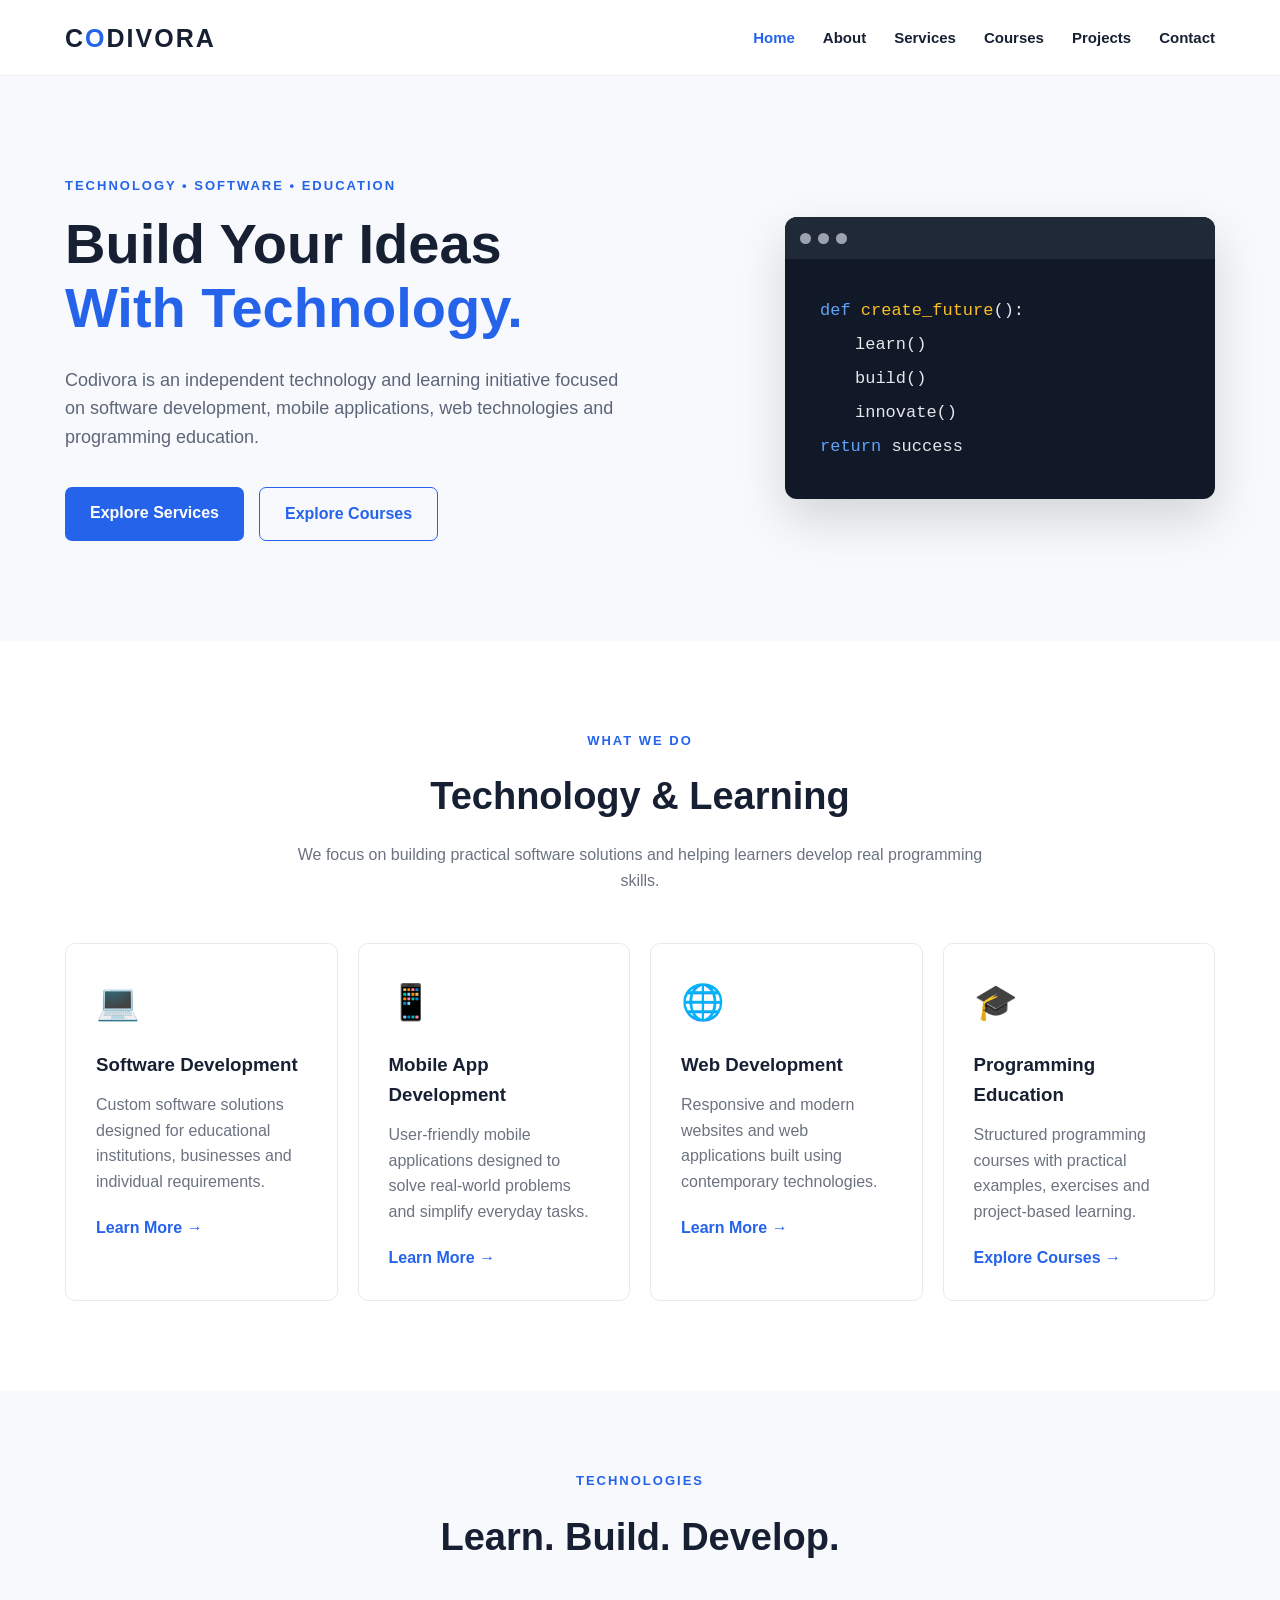
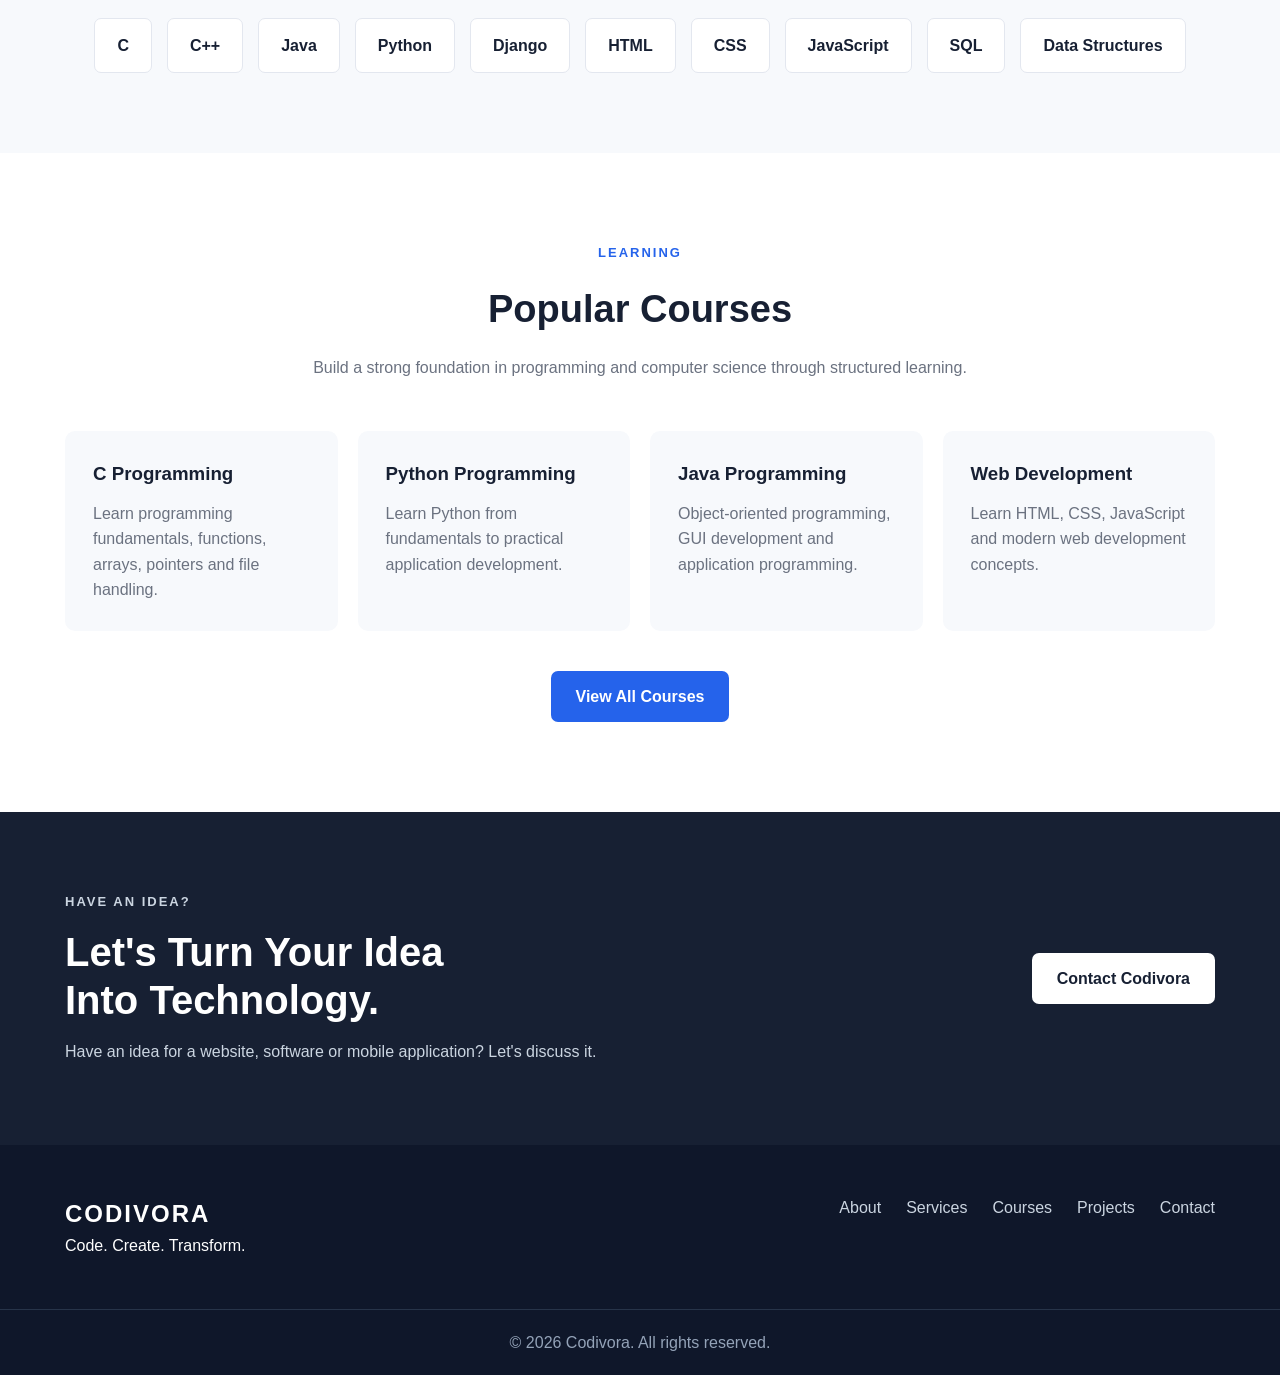
==== index.html @ 60b44596 "Add files via upload Add codivora website" ====
<!DOCTYPE html>
<html lang="en">
<head>
    <meta charset="UTF-8">
    <meta name="viewport" content="width=device-width, initial-scale=1.0">

    <title>Codivora | Code. Create. Transform.</title>

    <meta name="description"
          content="Codivora provides software development, mobile app development, web development and programming education.">

    <link rel="stylesheet" href="css/style.css">
</head>

<body>

    <!-- ================= HEADER ================= -->

    <header class="header">

        <div class="container navbar">

            <a href="index.html" class="logo">
                C<span>O</span>DIVORA
            </a>

            <nav class="nav-menu">
                <a href="index.html" class="active">Home</a>
                <a href="about.html">About</a>
                <a href="services.html">Services</a>
                <a href="courses.html">Courses</a>
                <a href="projects.html">Projects</a>
                <a href="contact.html">Contact</a>
            </nav>

            <button class="menu-btn" onclick="toggleMenu()">
                ☰
            </button>

        </div>

    </header>


    <!-- ================= HERO ================= -->

    <section class="hero">

        <div class="container hero-content">

            <div class="hero-text">

                <p class="hero-small">
                    TECHNOLOGY • SOFTWARE • EDUCATION
                </p>

                <h1>
                    Build Your Ideas<br>
                    <span>With Technology.</span>
                </h1>

                <p class="hero-description">
                    Codivora is an independent technology and learning initiative
                    focused on software development, mobile applications,
                    web technologies and programming education.
                </p>

                <div class="hero-buttons">

                    <a href="services.html" class="btn primary-btn">
                        Explore Services
                    </a>

                    <a href="courses.html" class="btn secondary-btn">
                        Explore Courses
                    </a>

                </div>

            </div>


            <div class="hero-card">

                <div class="code-window">

                    <div class="window-header">
                        <span></span>
                        <span></span>
                        <span></span>
                    </div>

                    <div class="code-content">

                        <p>
                            <span class="keyword">def</span>
                            <span class="function">create_future</span>():
                        </p>

                        <p class="indent">
                            learn()
                        </p>

                        <p class="indent">
                            build()
                        </p>

                        <p class="indent">
                            innovate()
                        </p>

                        <p>
                            <span class="keyword">return</span>
                            success
                        </p>

                    </div>

                </div>

            </div>

        </div>

    </section>


    <!-- ================= WHAT WE DO ================= -->

    <section class="section">

        <div class="container">

            <div class="section-heading">

                <p class="section-label">
                    WHAT WE DO
                </p>

                <h2>
                    Technology & Learning
                </h2>

                <p>
                    We focus on building practical software solutions and
                    helping learners develop real programming skills.
                </p>

            </div>


            <div class="services-grid">

                <div class="service-card">

                    <div class="service-icon">
                        💻
                    </div>

                    <h3>
                        Software Development
                    </h3>

                    <p>
                        Custom software solutions designed for educational
                        institutions, businesses and individual requirements.
                    </p>

                    <a href="services.html">
                        Learn More →
                    </a>

                </div>


                <div class="service-card">

                    <div class="service-icon">
                        📱
                    </div>

                    <h3>
                        Mobile App Development
                    </h3>

                    <p>
                        User-friendly mobile applications designed to solve
                        real-world problems and simplify everyday tasks.
                    </p>

                    <a href="services.html">
                        Learn More →
                    </a>

                </div>


                <div class="service-card">

                    <div class="service-icon">
                        🌐
                    </div>

                    <h3>
                        Web Development
                    </h3>

                    <p>
                        Responsive and modern websites and web applications
                        built using contemporary technologies.
                    </p>

                    <a href="services.html">
                        Learn More →
                    </a>

                </div>


                <div class="service-card">

                    <div class="service-icon">
                        🎓
                    </div>

                    <h3>
                        Programming Education
                    </h3>

                    <p>
                        Structured programming courses with practical examples,
                        exercises and project-based learning.
                    </p>

                    <a href="courses.html">
                        Explore Courses →
                    </a>

                </div>

            </div>

        </div>

    </section>


    <!-- ================= TECHNOLOGIES ================= -->

    <section class="technology-section">

        <div class="container">

            <div class="section-heading">

                <p class="section-label">
                    TECHNOLOGIES
                </p>

                <h2>
                    Learn. Build. Develop.
                </h2>

            </div>


            <div class="technology-grid">

                <div>C</div>
                <div>C++</div>
                <div>Java</div>
                <div>Python</div>
                <div>Django</div>
                <div>HTML</div>
                <div>CSS</div>
                <div>JavaScript</div>
                <div>SQL</div>
                <div>Data Structures</div>

            </div>

        </div>

    </section>


    <!-- ================= COURSES ================= -->

    <section class="section">

        <div class="container">

            <div class="section-heading">

                <p class="section-label">
                    LEARNING
                </p>

                <h2>
                    Popular Courses
                </h2>

                <p>
                    Build a strong foundation in programming and computer science
                    through structured learning.
                </p>

            </div>


            <div class="course-grid">

                <div class="course-card">
                    <h3>C Programming</h3>
                    <p>
                        Learn programming fundamentals, functions, arrays,
                        pointers and file handling.
                    </p>
                </div>


                <div class="course-card">
                    <h3>Python Programming</h3>
                    <p>
                        Learn Python from fundamentals to practical application
                        development.
                    </p>
                </div>


                <div class="course-card">
                    <h3>Java Programming</h3>
                    <p>
                        Object-oriented programming, GUI development and
                        application programming.
                    </p>
                </div>


                <div class="course-card">
                    <h3>Web Development</h3>
                    <p>
                        Learn HTML, CSS, JavaScript and modern web development
                        concepts.
                    </p>
                </div>

            </div>


            <div class="center-button">

                <a href="courses.html" class="btn primary-btn">
                    View All Courses
                </a>

            </div>

        </div>

    </section>


    <!-- ================= PROJECT CTA ================= -->

    <section class="project-cta">

        <div class="container">

            <div class="cta-content">

                <div>

                    <p class="section-label">
                        HAVE AN IDEA?
                    </p>

                    <h2>
                        Let's Turn Your Idea<br>
                        Into Technology.
                    </h2>

                    <p>
                        Have an idea for a website, software or mobile
                        application? Let's discuss it.
                    </p>

                </div>


                <a href="contact.html" class="btn light-btn">
                    Contact Codivora
                </a>

            </div>

        </div>

    </section>


    <!-- ================= FOOTER ================= -->

    <footer class="footer">

        <div class="container footer-content">

            <div>

                <h2 class="footer-logo">
                    CODIVORA
                </h2>

                <p>
                    Code. Create. Transform.
                </p>

            </div>


            <div class="footer-links">

                <a href="about.html">About</a>
                <a href="services.html">Services</a>
                <a href="courses.html">Courses</a>
                <a href="projects.html">Projects</a>
                <a href="contact.html">Contact</a>

            </div>

        </div>


        <div class="copyright">

            <p>
                © 2026 Codivora. All rights reserved.
            </p>

        </div>

    </footer>


    <script src="js/script.js"></script>

</body>
</html>
---- css/style.css ----
* {
    margin: 0;
    padding: 0;
    box-sizing: border-box;
}

html {
    scroll-behavior: smooth;
}

body {
    font-family: Arial, Helvetica, sans-serif;
    line-height: 1.6;
    color: #172033;
    background: #ffffff;
}

a {
    text-decoration: none;
    color: inherit;
}

.container {
    width: 90%;
    max-width: 1150px;
    margin: auto;
}


/* ================= HEADER ================= */

.header {
    background: #ffffff;
    border-bottom: 1px solid #eeeeee;
    position: sticky;
    top: 0;
    z-index: 1000;
}

.navbar {
    height: 75px;
    display: flex;
    align-items: center;
    justify-content: space-between;
}

.logo {
    font-size: 25px;
    font-weight: 800;
    letter-spacing: 2px;
}

.logo span {
    color: #2563eb;
}

.nav-menu {
    display: flex;
    gap: 28px;
}

.nav-menu a {
    font-size: 15px;
    font-weight: 600;
    transition: 0.3s;
}

.nav-menu a:hover,
.nav-menu a.active {
    color: #2563eb;
}

.menu-btn {
    display: none;
    border: none;
    background: none;
    font-size: 27px;
    cursor: pointer;
}


/* ================= HERO ================= */

.hero {
    background: #f7f9fc;
    padding: 100px 0;
}

.hero-content {
    display: flex;
    align-items: center;
    justify-content: space-between;
    gap: 60px;
}

.hero-text {
    max-width: 620px;
}

.hero-small,
.section-label {
    color: #2563eb;
    font-size: 13px;
    font-weight: 800;
    letter-spacing: 2px;
    margin-bottom: 15px;
}

.hero h1 {
    font-size: 56px;
    line-height: 1.15;
    margin-bottom: 25px;
}

.hero h1 span {
    color: #2563eb;
}

.hero-description {
    color: #5c6678;
    font-size: 18px;
    max-width: 570px;
    margin-bottom: 35px;
}

.hero-buttons {
    display: flex;
    gap: 15px;
    flex-wrap: wrap;
}

.btn {
    display: inline-block;
    padding: 13px 25px;
    border-radius: 7px;
    font-weight: 700;
    transition: 0.3s;
}

.primary-btn {
    background: #2563eb;
    color: #ffffff;
}

.primary-btn:hover {
    transform: translateY(-2px);
}

.secondary-btn {
    border: 1px solid #2563eb;
    color: #2563eb;
}

.secondary-btn:hover {
    background: #2563eb;
    color: #ffffff;
}


/* ================= CODE WINDOW ================= */

.hero-card {
    width: 430px;
}

.code-window {
    background: #111827;
    border-radius: 12px;
    overflow: hidden;
    box-shadow: 0 20px 50px rgba(0, 0, 0, 0.15);
}

.window-header {
    height: 42px;
    background: #1f2937;
    display: flex;
    align-items: center;
    gap: 7px;
    padding-left: 15px;
}

.window-header span {
    width: 11px;
    height: 11px;
    background: #9ca3af;
    border-radius: 50%;
}

.code-content {
    padding: 35px;
    font-family: Consolas, monospace;
    font-size: 17px;
    line-height: 2;
    color: #e5e7eb;
}

.keyword {
    color: #60a5fa;
}

.function {
    color: #fbbf24;
}

.indent {
    padding-left: 35px;
}


/* ================= SECTION ================= */

.section {
    padding: 90px 0;
}

.section-heading {
    text-align: center;
    max-width: 700px;
    margin: 0 auto 50px;
}

.section-heading h2 {
    font-size: 38px;
    margin-bottom: 15px;
}

.section-heading p:not(.section-label) {
    color: #6b7280;
}


/* ================= SERVICES ================= */

.services-grid {
    display: grid;
    grid-template-columns: repeat(4, 1fr);
    gap: 20px;
}

.service-card {
    padding: 30px;
    border: 1px solid #e7eaf0;
    border-radius: 10px;
    transition: 0.3s;
}

.service-card:hover {
    transform: translateY(-5px);
    box-shadow: 0 12px 30px rgba(0, 0, 0, 0.08);
}

.service-icon {
    font-size: 35px;
    margin-bottom: 20px;
}

.service-card h3 {
    margin-bottom: 12px;
}

.service-card p {
    color: #6b7280;
    margin-bottom: 20px;
}

.service-card a {
    color: #2563eb;
    font-weight: 700;
}


/* ================= TECHNOLOGIES ================= */

.technology-section {
    padding: 80px 0;
    background: #f7f9fc;
}

.technology-grid {
    display: flex;
    flex-wrap: wrap;
    justify-content: center;
    gap: 15px;
}

.technology-grid div {
    background: #ffffff;
    padding: 14px 22px;
    border: 1px solid #e3e7ef;
    border-radius: 7px;
    font-weight: 700;
}


/* ================= COURSES ================= */

.course-grid {
    display: grid;
    grid-template-columns: repeat(4, 1fr);
    gap: 20px;
}

.course-card {
    padding: 28px;
    border-radius: 10px;
    background: #f7f9fc;
}

.course-card h3 {
    margin-bottom: 12px;
}

.course-card p {
    color: #6b7280;
}

.center-button {
    text-align: center;
    margin-top: 40px;
}


/* ================= CTA ================= */

.project-cta {
    background: #172033;
    color: #ffffff;
    padding: 80px 0;
}

.cta-content {
    display: flex;
    justify-content: space-between;
    align-items: center;
    gap: 30px;
}

.cta-content h2 {
    font-size: 40px;
    line-height: 1.2;
    margin-bottom: 15px;
}

.cta-content p {
    color: #cbd5e1;
}

.light-btn {
    background: #ffffff;
    color: #172033;
    white-space: nowrap;
}


/* ================= FOOTER ================= */

.footer {
    background: #0f172a;
    color: #ffffff;
}

.footer-content {
    padding: 50px 0;
    display: flex;
    justify-content: space-between;
    gap: 30px;
}

.footer-logo {
    letter-spacing: 2px;
}

.footer-links {
    display: flex;
    gap: 25px;
    flex-wrap: wrap;
}

.footer-links a {
    color: #cbd5e1;
}

.copyright {
    border-top: 1px solid #273449;
    text-align: center;
    padding: 20px;
    color: #94a3b8;
}


/* ================= MOBILE ================= */

@media (max-width: 900px) {

    .hero-content {
        flex-direction: column;
        text-align: center;
    }

    .hero-buttons {
        justify-content: center;
    }

    .hero-card {
        width: 100%;
        max-width: 500px;
    }

    .services-grid,
    .course-grid {
        grid-template-columns: repeat(2, 1fr);
    }

    .cta-content {
        flex-direction: column;
        text-align: center;
    }
}


@media (max-width: 650px) {

    .navbar {
        height: 65px;
    }

    .nav-menu {
        display: none;
        position: absolute;
        top: 65px;
        left: 0;
        width: 100%;
        background: #ffffff;
        flex-direction: column;
        padding: 20px;
        border-top: 1px solid #eeeeee;
    }

    .nav-menu.show {
        display: flex;
    }

    .menu-btn {
        display: block;
    }

    .hero {
        padding: 70px 0;
    }

    .hero h1 {
        font-size: 40px;
    }

    .hero-description {
        font-size: 16px;
    }

    .section {
        padding: 65px 0;
    }

    .section-heading h2 {
        font-size: 30px;
    }

    .services-grid,
    .course-grid {
        grid-template-columns: 1fr;
    }

    .cta-content h2 {
        font-size: 30px;
    }

    .footer-content {
        flex-direction: column;
    }

    .footer-links {
        flex-direction: column;
        gap: 12px;
    }
}/* ================= ABOUT PAGE ================= */

.page-hero {
    background: #f7f9fc;
    padding: 90px 0;
    text-align: center;
}

.page-hero h1 {
    font-size: 50px;
    line-height: 1.2;
    margin-bottom: 20px;
}

.page-hero > div > p:last-child {
    max-width: 650px;
    margin: auto;
    color: #6b7280;
    font-size: 18px;
}


/* ================= ABOUT GRID ================= */

.about-grid {
    display: grid;
    grid-template-columns: 1.3fr 0.7fr;
    gap: 70px;
    align-items: center;
}

.about-text h2 {
    font-size: 38px;
    margin-bottom: 25px;
}

.about-text p {
    color: #5f6979;
    margin-bottom: 20px;
}

.about-card {
    background: #f7f9fc;
    border: 1px solid #e5e9f0;
    padding: 45px;
    border-radius: 12px;
}

.about-card-icon {
    font-family: Consolas, monospace;
    font-size: 45px;
    font-weight: bold;
    color: #2563eb;
    margin-bottom: 20px;
}

.about-card h3 {
    font-size: 25px;
    margin-bottom: 15px;
}

.about-card p {
    color: #6b7280;
}


/* ================= FOCUS ================= */

.focus-grid {
    display: grid;
    grid-template-columns: repeat(4, 1fr);
    gap: 20px;
}

.focus-card {
    background: #ffffff;
    border: 1px solid #e3e7ef;
    padding: 30px;
    border-radius: 10px;
    transition: 0.3s;
}

.focus-card:hover {
    transform: translateY(-5px);
    box-shadow: 0 12px 30px rgba(0, 0, 0, 0.08);
}

.focus-card span {
    color: #2563eb;
    font-weight: 800;
    font-size: 14px;
}

.focus-card h3 {
    margin: 20px 0 12px;
}

.focus-card p {
    color: #6b7280;
}


/* ================= VISION ================= */

.vision-section {
    display: grid;
    grid-template-columns: 0.8fr 1.2fr;
    gap: 80px;
    align-items: center;
}

.vision-section h2 {
    font-size: 42px;
    line-height: 1.2;
}

.vision-section p {
    color: #5f6979;
    margin-bottom: 20px;
}


/* ================= ABOUT MOBILE ================= */

@media (max-width: 900px) {

    .about-grid {
        grid-template-columns: 1fr;
        gap: 40px;
    }

    .focus-grid {
        grid-template-columns: repeat(2, 1fr);
    }

    .vision-section {
        grid-template-columns: 1fr;
        gap: 35px;
    }

}


@media (max-width: 650px) {

    .page-hero {
        padding: 65px 0;
    }

    .page-hero h1 {
        font-size: 38px;
    }

    .page-hero > div > p:last-child {
        font-size: 16px;
    }

    .focus-grid {
        grid-template-columns: 1fr;
    }

    .vision-section h2 {
        font-size: 32px;
    }

}
/* ================= SERVICES PAGE ================= */

.service-detail-grid {
    display: grid;
    grid-template-columns: repeat(2, 1fr);
    gap: 25px;
}

.service-detail-card {
    position: relative;
    padding: 35px;
    border: 1px solid #e3e7ef;
    border-radius: 12px;
    background: #ffffff;
    transition: 0.3s;
}

.service-detail-card:hover {
    transform: translateY(-5px);
    box-shadow: 0 15px 35px rgba(0, 0, 0, 0.08);
}

.large-service-icon {
    font-size: 42px;
    margin-bottom: 18px;
}

.service-number {
    display: block;
    color: #2563eb;
    font-size: 13px;
    font-weight: 800;
    letter-spacing: 1px;
    margin-bottom: 10px;
}

.service-detail-card h3 {
    font-size: 25px;
    margin-bottom: 15px;
}

.service-detail-card > p {
    color: #667085;
    margin-bottom: 22px;
}

.service-detail-card ul {
    list-style: none;
    padding: 0;
}

.service-detail-card li {
    position: relative;
    padding-left: 22px;
    margin-bottom: 10px;
    color: #4b5563;
}

.service-detail-card li::before {
    content: "✓";
    position: absolute;
    left: 0;
    color: #2563eb;
    font-weight: bold;
}


/* ================= TECH STACK ================= */

.tech-stack-grid {
    display: grid;
    grid-template-columns: repeat(4, 1fr);
    gap: 18px;
}

.tech-stack-item {
    background: #ffffff;
    border: 1px solid #e3e7ef;
    border-radius: 10px;
    padding: 22px;
    text-align: center;
    transition: 0.3s;
}

.tech-stack-item:hover {
    transform: translateY(-4px);
    box-shadow: 0 10px 25px rgba(0, 0, 0, 0.07);
}

.tech-stack-item strong {
    display: block;
    font-size: 20px;
    margin-bottom: 7px;
}

.tech-stack-item span {
    color: #6b7280;
    font-size: 14px;
}


/* ================= PROCESS ================= */

.process-grid {
    display: grid;
    grid-template-columns: repeat(3, 1fr);
    gap: 25px;
}

.process-card {
    padding: 30px;
    border: 1px solid #e3e7ef;
    border-radius: 10px;
}

.process-number {
    display: inline-flex;
    align-items: center;
    justify-content: center;
    width: 42px;
    height: 42px;
    border-radius: 50%;
    background: #f0f5ff;
    color: #2563eb;
    font-weight: 800;
    margin-bottom: 20px;
}

.process-card h3 {
    margin-bottom: 10px;
}

.process-card p {
    color: #6b7280;
}


/* ================= SERVICES MOBILE ================= */

@media (max-width: 900px) {

    .service-detail-grid {
        grid-template-columns: 1fr;
    }

    .tech-stack-grid {
        grid-template-columns: repeat(2, 1fr);
    }

    .process-grid {
        grid-template-columns: repeat(2, 1fr);
    }

}


@media (max-width: 650px) {

    .tech-stack-grid {
        grid-template-columns: 1fr;
    }

    .process-grid {
        grid-template-columns: 1fr;
    }

    .service-detail-card {
        padding: 28px;
    }

}
/* ================= COURSES PAGE ================= */

.course-detail-grid {
    display: grid;
    grid-template-columns: repeat(2, 1fr);
    gap: 25px;
}

.course-detail-card {
    padding: 35px;
    border: 1px solid #e3e7ef;
    border-radius: 12px;
    background: #ffffff;
    transition: 0.3s;
}

.course-detail-card:hover {
    transform: translateY(-5px);
    box-shadow: 0 15px 35px rgba(0, 0, 0, 0.08);
}

.course-icon {
    width: 65px;
    height: 65px;

    display: flex;
    align-items: center;
    justify-content: center;

    border-radius: 12px;

    background: #f0f5ff;
    color: #2563eb;

    font-size: 22px;
    font-weight: 800;

    margin-bottom: 20px;
}

.course-level {
    display: inline-block;

    font-size: 11px;
    font-weight: 800;

    letter-spacing: 1px;

    color: #2563eb;

    margin-bottom: 10px;
}

.course-detail-card h3 {
    font-size: 25px;
    margin-bottom: 14px;
}

.course-detail-card > p {
    color: #667085;
    margin-bottom: 20px;
}

.course-info {
    display: flex;
    gap: 10px;
    flex-wrap: wrap;

    margin-bottom: 22px;
}

.course-info span {
    padding: 7px 12px;

    background: #f7f9fc;

    border-radius: 5px;

    font-size: 13px;
    color: #5f6979;
}

.course-detail-card ul {
    list-style: none;
    padding: 0;
}

.course-detail-card li {
    position: relative;

    padding-left: 22px;
    margin-bottom: 9px;

    color: #4b5563;
}

.course-detail-card li::before {
    content: "✓";

    position: absolute;
    left: 0;

    color: #2563eb;
    font-weight: bold;
}


/* ================= LEARNING APPROACH ================= */

.learning-grid {
    display: grid;

    grid-template-columns: repeat(4, 1fr);

    gap: 20px;
}

.learning-card {
    padding: 30px;

    background: #ffffff;

    border: 1px solid #e3e7ef;

    border-radius: 10px;

    transition: 0.3s;
}

.learning-card:hover {
    transform: translateY(-5px);

    box-shadow:
        0 12px 30px rgba(0, 0, 0, 0.08);
}

.learning-number {
    width: 42px;
    height: 42px;

    display: flex;

    align-items: center;
    justify-content: center;

    border-radius: 50%;

    background: #f0f5ff;

    color: #2563eb;

    font-weight: 800;

    margin-bottom: 20px;
}

.learning-card h3 {
    margin-bottom: 10px;
}

.learning-card p {
    color: #6b7280;
}


/* ================= COURSES MOBILE ================= */

@media (max-width: 900px) {

    .course-detail-grid {
        grid-template-columns: 1fr;
    }

    .learning-grid {
        grid-template-columns: repeat(2, 1fr);
    }

}


@media (max-width: 650px) {

    .course-detail-card {
        padding: 28px;
    }

    .learning-grid {
        grid-template-columns: 1fr;
    }

}
/* ================= PROJECTS PAGE ================= */

.project-grid {
    display: grid;

    grid-template-columns: repeat(3, 1fr);

    gap: 25px;
}


.project-card {
    overflow: hidden;

    border: 1px solid #e3e7ef;

    border-radius: 12px;

    background: #ffffff;

    transition: 0.3s;
}


.project-card:hover {
    transform: translateY(-6px);

    box-shadow:
        0 15px 35px rgba(0, 0, 0, 0.08);
}


/* ================= PROJECT VISUAL ================= */

.project-visual {
    height: 180px;

    display: flex;

    align-items: center;
    justify-content: center;

    background: #f0f5ff;
}


.project-visual span {
    font-size: 65px;
}


/* ================= PROJECT CONTENT ================= */

.project-content {
    padding: 28px;
}


.project-category {
    display: inline-block;

    color: #2563eb;

    font-size: 11px;

    font-weight: 800;

    letter-spacing: 1.2px;

    margin-bottom: 10px;
}


.project-content h3 {
    font-size: 22px;

    margin-bottom: 12px;
}


.project-content p {
    color: #667085;

    margin-bottom: 20px;
}


/* ================= PROJECT TECHNOLOGY ================= */

.project-tech {
    display: flex;

    flex-wrap: wrap;

    gap: 8px;

    margin-bottom: 20px;
}


.project-tech span {
    padding: 6px 10px;

    background: #f7f9fc;

    border: 1px solid #e5e9f0;

    border-radius: 5px;

    font-size: 12px;

    color: #5f6979;
}


.project-link {
    color: #2563eb;

    font-weight: 700;

    font-size: 14px;
}


/* ================= PROJECT CATEGORIES ================= */

.project-category-grid {
    display: grid;

    grid-template-columns: repeat(4, 1fr);

    gap: 20px;
}


.project-category-card {
    padding: 30px;

    text-align: center;

    background: #ffffff;

    border: 1px solid #e3e7ef;

    border-radius: 10px;

    transition: 0.3s;
}


.project-category-card:hover {
    transform: translateY(-5px);

    box-shadow:
        0 12px 30px rgba(0, 0, 0, 0.07);
}


.project-category-card > div {
    font-size: 40px;

    margin-bottom: 15px;
}


.project-category-card h3 {
    margin-bottom: 8px;
}


.project-category-card p {
    color: #6b7280;

    font-size: 14px;
}


/* ================= FUTURE PROJECT ================= */

.future-project {
    display: flex;

    justify-content: space-between;

    align-items: center;

    gap: 40px;

    padding: 55px;

    background: #f7f9fc;

    border: 1px solid #e3e7ef;

    border-radius: 12px;
}


.future-project h2 {
    font-size: 38px;

    line-height: 1.2;

    margin-bottom: 18px;
}


.future-project p:not(.section-label) {
    max-width: 650px;

    color: #667085;
}


/* ================= PROJECT MOBILE ================= */

@media (max-width: 1000px) {

    .project-grid {
        grid-template-columns: repeat(2, 1fr);
    }

    .project-category-grid {
        grid-template-columns: repeat(2, 1fr);
    }

}


@media (max-width: 650px) {

    .project-grid {
        grid-template-columns: 1fr;
    }

    .project-category-grid {
        grid-template-columns: 1fr;
    }

    .future-project {
        flex-direction: column;

        align-items: flex-start;

        padding: 35px;
    }

    .future-project h2 {
        font-size: 30px;
    }

}
/* ================= CONTACT PAGE ================= */

.contact-grid {
    display: grid;

    grid-template-columns: 0.85fr 1.15fr;

    gap: 70px;

    align-items: start;
}


.contact-information h2 {
    font-size: 40px;

    line-height: 1.2;

    margin-bottom: 20px;
}


.contact-intro {
    color: #667085;

    margin-bottom: 35px;

    max-width: 500px;
}


/* ================= CONTACT ITEMS ================= */

.contact-item {
    display: flex;

    align-items: center;

    gap: 18px;

    margin-bottom: 25px;
}


.contact-icon {
    width: 48px;
    height: 48px;

    display: flex;

    align-items: center;
    justify-content: center;

    border-radius: 9px;

    background: #f0f5ff;

    font-size: 20px;
}


.contact-item h3 {
    font-size: 16px;

    margin-bottom: 3px;
}


.contact-item p {
    color: #667085;

    font-size: 14px;
}


/* ================= CONTACT FORM ================= */

.contact-form-card {
    padding: 40px;

    border: 1px solid #e3e7ef;

    border-radius: 12px;

    background: #ffffff;

    box-shadow:
        0 10px 35px rgba(0, 0, 0, 0.05);
}


.contact-form-card h2 {
    font-size: 28px;

    margin-bottom: 8px;
}


.contact-form-card > p {
    color: #667085;

    margin-bottom: 28px;
}


.form-group {
    margin-bottom: 20px;
}


.form-group label {
    display: block;

    font-size: 14px;

    font-weight: 700;

    margin-bottom: 8px;
}


.form-group input,
.form-group select,
.form-group textarea {

    width: 100%;

    padding: 13px 14px;

    border: 1px solid #d9dee8;

    border-radius: 7px;

    font-family: inherit;

    font-size: 14px;

    outline: none;

    transition: 0.3s;
}


.form-group input:focus,
.form-group select:focus,
.form-group textarea:focus {

    border-color: #2563eb;

    box-shadow:
        0 0 0 3px rgba(37, 99, 235, 0.08);
}


.form-group textarea {
    resize: vertical;
}


.form-submit {
    border: none;

    cursor: pointer;

    font-family: inherit;

    font-size: 15px;
}


.form-message {
    margin-top: 15px;

    font-size: 14px;

    font-weight: 600;
}


/* ================= QUICK CONTACT ================= */

.quick-contact-grid {
    display: grid;

    grid-template-columns: repeat(4, 1fr);

    gap: 20px;
}


.quick-contact-card {
    padding: 30px;

    text-align: center;

    background: #ffffff;

    border: 1px solid #e3e7ef;

    border-radius: 10px;

    transition: 0.3s;
}


.quick-contact-card:hover {

    transform: translateY(-5px);

    box-shadow:
        0 12px 30px rgba(0, 0, 0, 0.07);
}


.quick-contact-card > div {
    font-size: 38px;

    margin-bottom: 15px;
}


.quick-contact-card h3 {
    margin-bottom: 8px;
}


.quick-contact-card p {
    color: #6b7280;

    font-size: 14px;
}


/* ================= CONTACT MOBILE ================= */

@media (max-width: 900px) {

    .contact-grid {
        grid-template-columns: 1fr;

        gap: 45px;
    }

    .quick-contact-grid {
        grid-template-columns: repeat(2, 1fr);
    }

}


@media (max-width: 650px) {

    .contact-form-card {
        padding: 28px;
    }

    .contact-information h2 {
        font-size: 32px;
    }

    .quick-contact-grid {
        grid-template-columns: 1fr;
    }

}
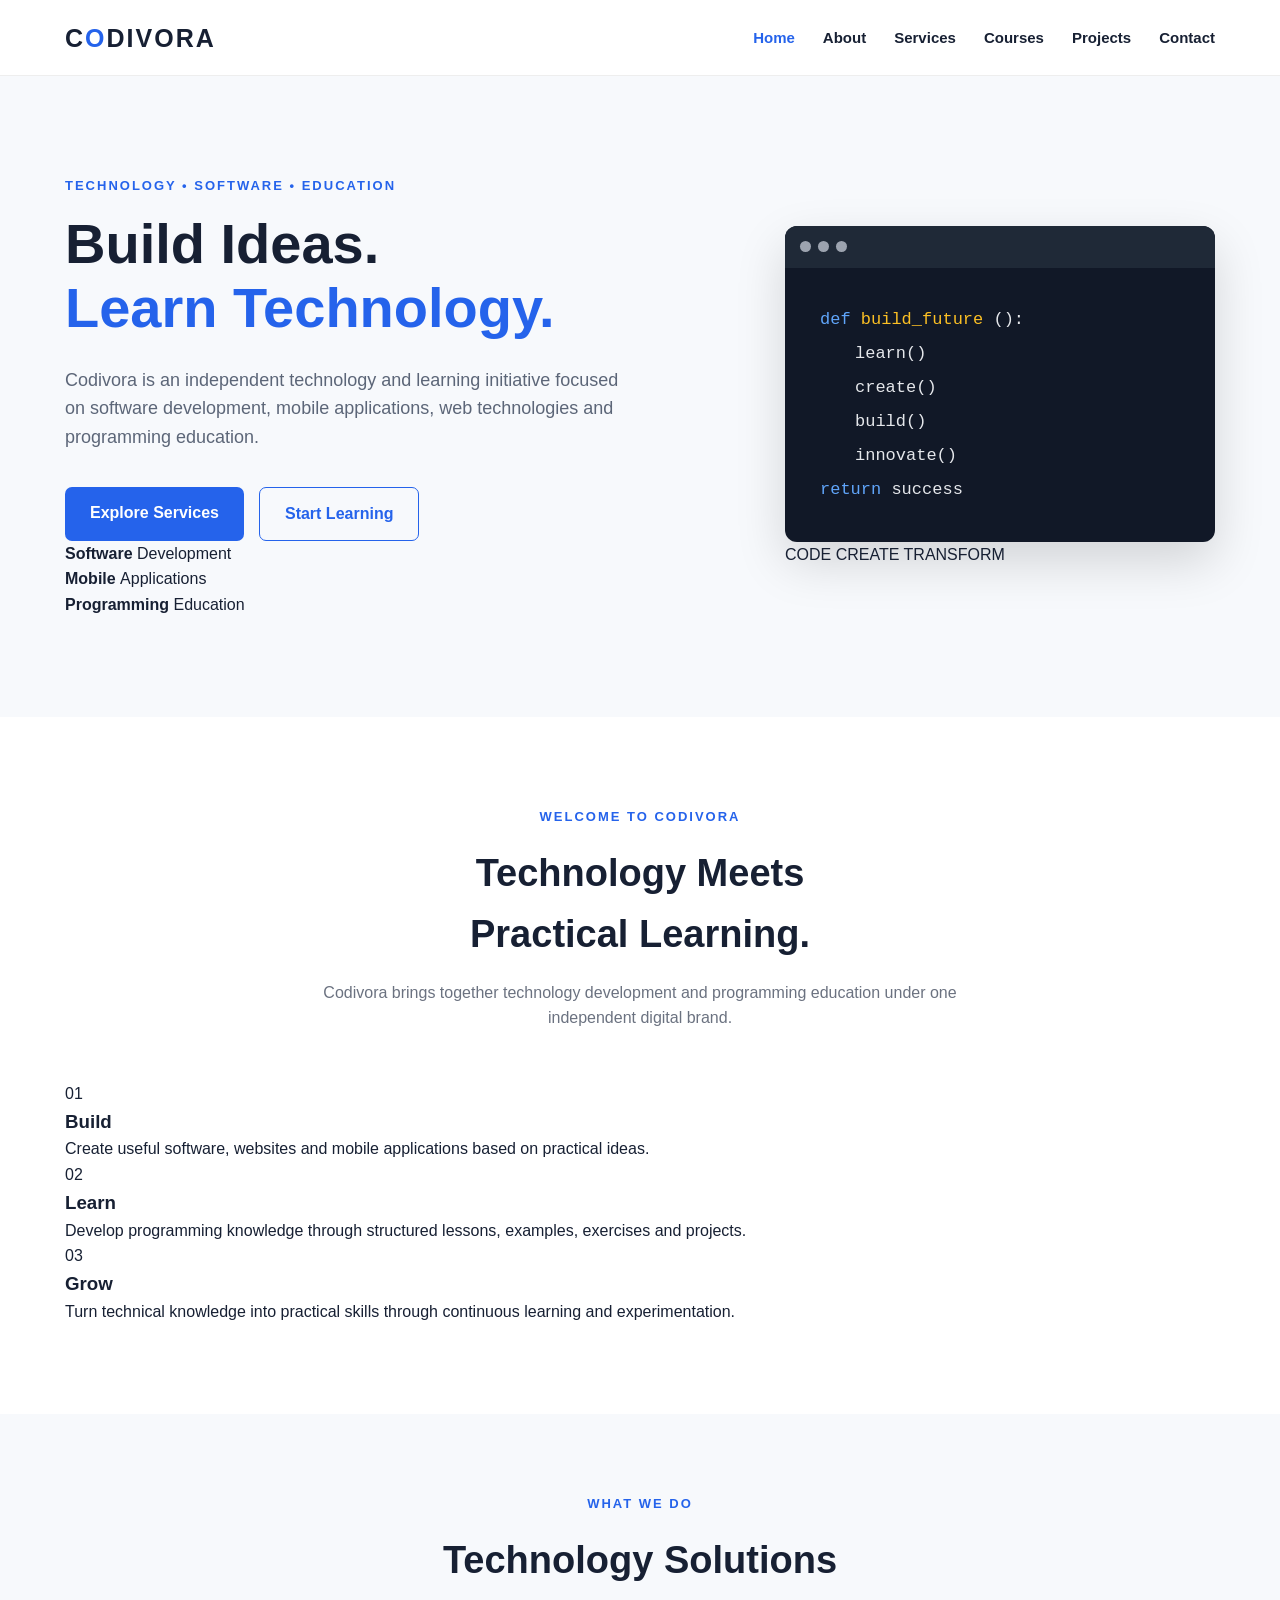
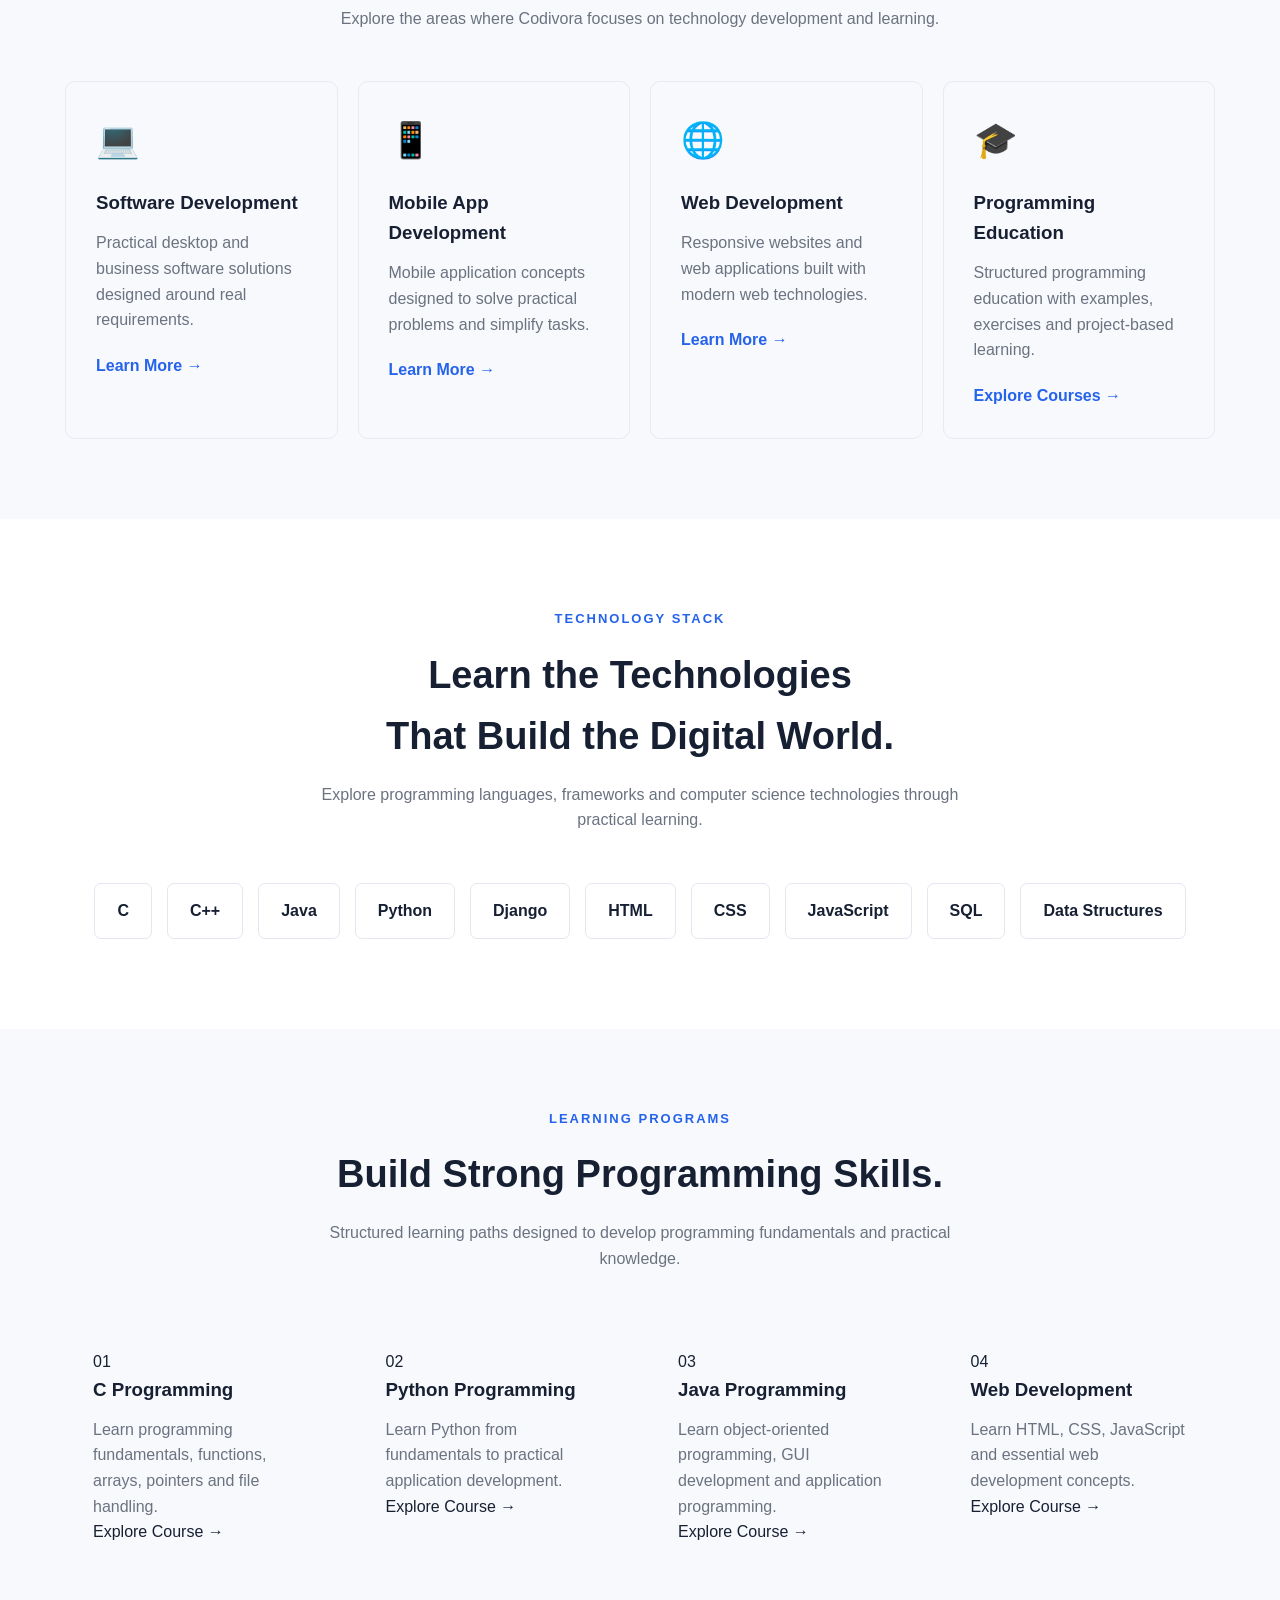
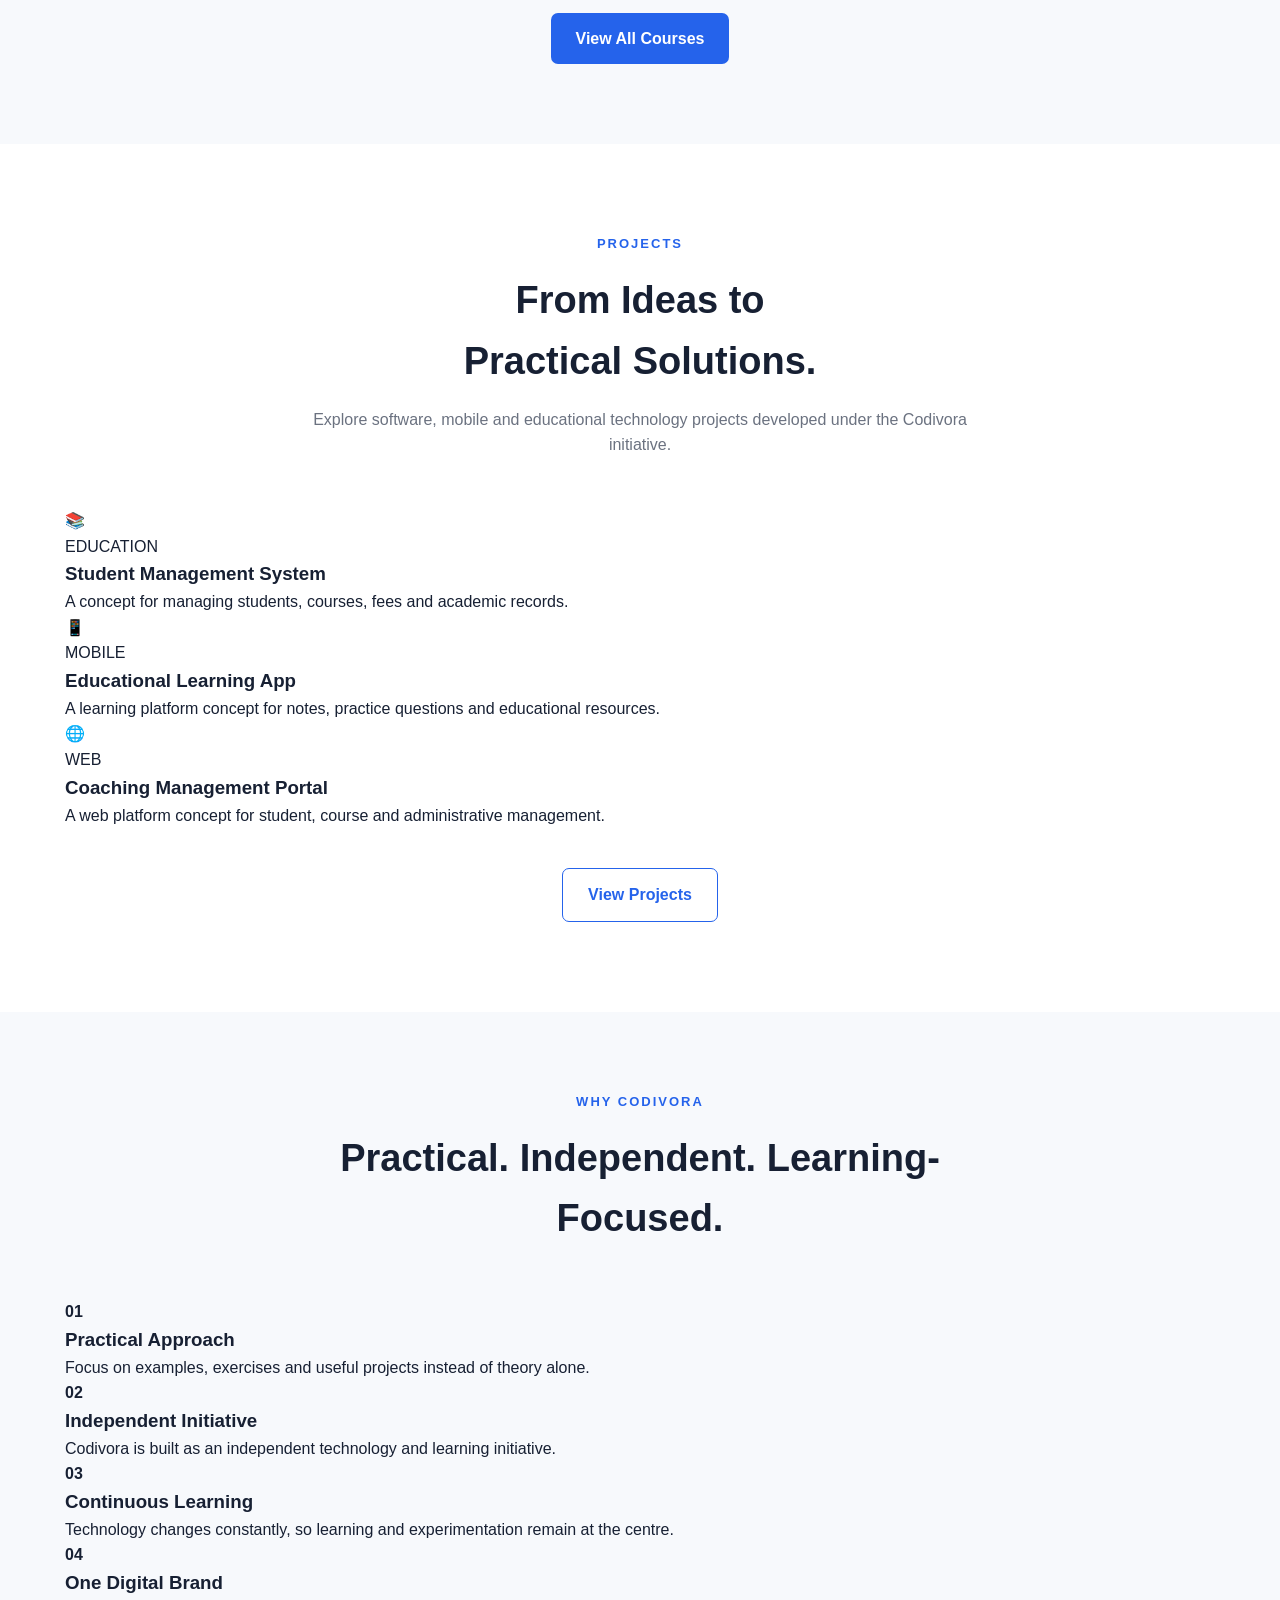
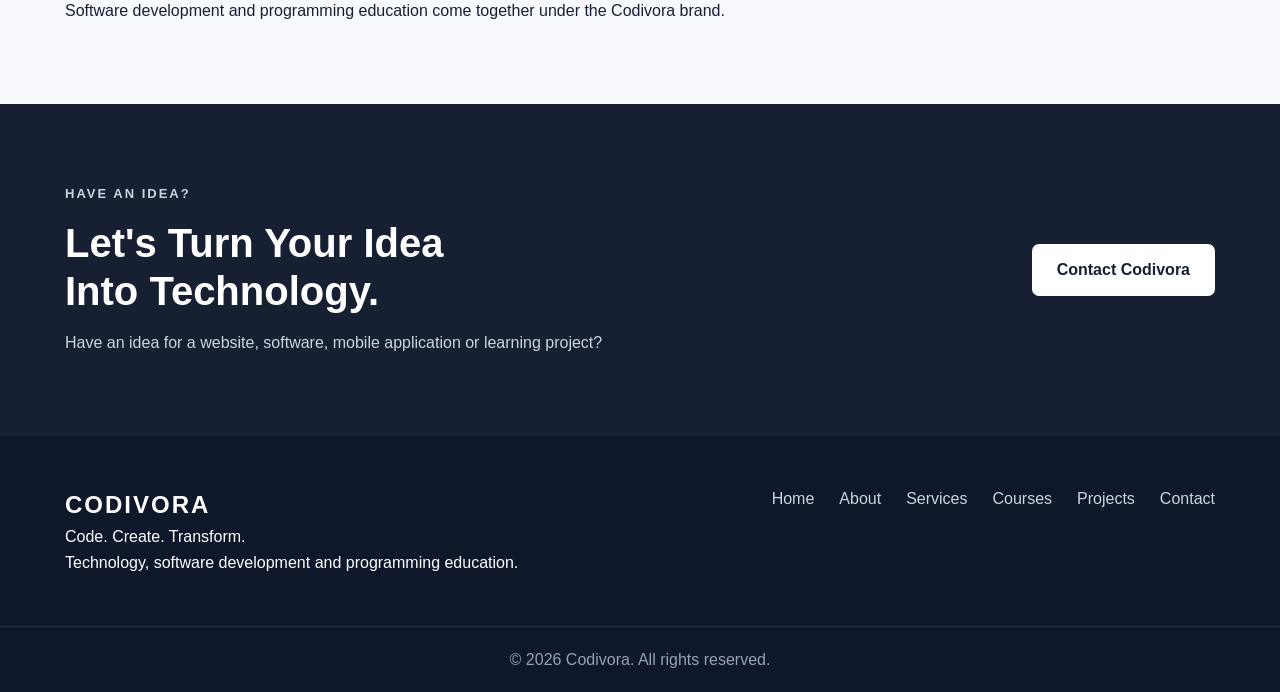
==== commit bf8895bc: "Update index.html" ====
--- a/index.html
+++ b/index.html
@@ -1,40 +1,75 @@
 <!DOCTYPE html>
 <html lang="en">
+
 <head>
+
     <meta charset="UTF-8">
-    <meta name="viewport" content="width=device-width, initial-scale=1.0">
-
-    <title>Codivora | Code. Create. Transform.</title>
+
+    <meta name="viewport"
+          content="width=device-width, initial-scale=1.0">
+
+    <title>Codivora | Technology, Software & Programming Education</title>
 
     <meta name="description"
-          content="Codivora provides software development, mobile app development, web development and programming education.">
-
-    <link rel="stylesheet" href="css/style.css">
+          content="Codivora is an independent technology and learning initiative focused on software development, mobile applications, web technologies and programming education.">
+
+    <link rel="stylesheet"
+          href="css/style.css">
+
 </head>
 
+
 <body>
 
+
     <!-- ================= HEADER ================= -->
 
     <header class="header">
 
         <div class="container navbar">
 
-            <a href="index.html" class="logo">
+            <a href="index.html"
+               class="logo">
                 C<span>O</span>DIVORA
             </a>
 
+
             <nav class="nav-menu">
-                <a href="index.html" class="active">Home</a>
-                <a href="about.html">About</a>
-                <a href="services.html">Services</a>
-                <a href="courses.html">Courses</a>
-                <a href="projects.html">Projects</a>
-                <a href="contact.html">Contact</a>
+
+                <a href="index.html"
+                   class="active">
+                    Home
+                </a>
+
+                <a href="about.html">
+                    About
+                </a>
+
+                <a href="services.html">
+                    Services
+                </a>
+
+                <a href="courses.html">
+                    Courses
+                </a>
+
+                <a href="projects.html">
+                    Projects
+                </a>
+
+                <a href="contact.html">
+                    Contact
+                </a>
+
             </nav>
 
-            <button class="menu-btn" onclick="toggleMenu()">
+
+            <button class="menu-btn"
+                    onclick="toggleMenu()"
+                    aria-label="Open navigation menu">
+
                 ☰
+
             </button>
 
         </div>
@@ -42,11 +77,13 @@
     </header>
 
 
+
     <!-- ================= HERO ================= -->
 
     <section class="hero">
 
         <div class="container hero-content">
+
 
             <div class="hero-text">
 
@@ -54,70 +91,171 @@
                     TECHNOLOGY • SOFTWARE • EDUCATION
                 </p>
 
+
                 <h1>
-                    Build Your Ideas<br>
-                    <span>With Technology.</span>
+                    Build Ideas.<br>
+
+                    <span>Learn Technology.</span>
                 </h1>
 
+
                 <p class="hero-description">
-                    Codivora is an independent technology and learning initiative
-                    focused on software development, mobile applications,
-                    web technologies and programming education.
-                </p>
+
+                    Codivora is an independent technology and learning
+                    initiative focused on software development, mobile
+                    applications, web technologies and programming education.
+
+                </p>
+
 
                 <div class="hero-buttons">
 
-                    <a href="services.html" class="btn primary-btn">
+                    <a href="services.html"
+                       class="btn primary-btn">
+
                         Explore Services
+
                     </a>
 
-                    <a href="courses.html" class="btn secondary-btn">
-                        Explore Courses
+
+                    <a href="courses.html"
+                       class="btn secondary-btn">
+
+                        Start Learning
+
                     </a>
 
                 </div>
 
-            </div>
-
+
+                <div class="hero-trust">
+
+                    <div>
+
+                        <strong>
+                            Software
+                        </strong>
+
+                        <span>
+                            Development
+                        </span>
+
+                    </div>
+
+
+                    <div>
+
+                        <strong>
+                            Mobile
+                        </strong>
+
+                        <span>
+                            Applications
+                        </span>
+
+                    </div>
+
+
+                    <div>
+
+                        <strong>
+                            Programming
+                        </strong>
+
+                        <span>
+                            Education
+                        </span>
+
+                    </div>
+
+                </div>
+
+            </div>
+
+
+
+            <!-- ================= CODE CARD ================= -->
 
             <div class="hero-card">
 
                 <div class="code-window">
 
+
                     <div class="window-header">
+
                         <span></span>
                         <span></span>
                         <span></span>
-                    </div>
+
+                    </div>
+
 
                     <div class="code-content">
 
                         <p>
-                            <span class="keyword">def</span>
-                            <span class="function">create_future</span>():
+
+                            <span class="keyword">
+                                def
+                            </span>
+
+                            <span class="function">
+                                build_future
+                            </span>():
+
                         </p>
+
 
                         <p class="indent">
                             learn()
                         </p>
 
+
+                        <p class="indent">
+                            create()
+                        </p>
+
+
                         <p class="indent">
                             build()
                         </p>
 
+
                         <p class="indent">
                             innovate()
                         </p>
 
+
                         <p>
-                            <span class="keyword">return</span>
+
+                            <span class="keyword">
+                                return
+                            </span>
+
                             success
+
                         </p>
 
                     </div>
 
                 </div>
 
+
+                <div class="hero-card-caption">
+
+                    <span>
+                        CODE
+                    </span>
+
+                    <span>
+                        CREATE
+                    </span>
+
+                    <span>
+                        TRANSFORM
+                    </span>
+
+                </div>
+
             </div>
 
         </div>
@@ -125,11 +263,109 @@
     </section>
 
 
-    <!-- ================= WHAT WE DO ================= -->
+
+    <!-- ================= INTRODUCTION ================= -->
 
     <section class="section">
 
         <div class="container">
+
+
+            <div class="section-heading">
+
+                <p class="section-label">
+                    WELCOME TO CODIVORA
+                </p>
+
+
+                <h2>
+                    Technology Meets<br>
+                    Practical Learning.
+                </h2>
+
+
+                <p>
+
+                    Codivora brings together technology development
+                    and programming education under one independent
+                    digital brand.
+
+                </p>
+
+            </div>
+
+
+            <div class="intro-grid">
+
+
+                <div class="intro-card">
+
+                    <div class="intro-number">
+                        01
+                    </div>
+
+                    <h3>
+                        Build
+                    </h3>
+
+                    <p>
+                        Create useful software, websites and mobile
+                        applications based on practical ideas.
+                    </p>
+
+                </div>
+
+
+                <div class="intro-card">
+
+                    <div class="intro-number">
+                        02
+                    </div>
+
+                    <h3>
+                        Learn
+                    </h3>
+
+                    <p>
+                        Develop programming knowledge through structured
+                        lessons, examples, exercises and projects.
+                    </p>
+
+                </div>
+
+
+                <div class="intro-card">
+
+                    <div class="intro-number">
+                        03
+                    </div>
+
+                    <h3>
+                        Grow
+                    </h3>
+
+                    <p>
+                        Turn technical knowledge into practical skills
+                        through continuous learning and experimentation.
+                    </p>
+
+                </div>
+
+
+            </div>
+
+        </div>
+
+    </section>
+
+
+
+    <!-- ================= SERVICES ================= -->
+
+    <section class="technology-section">
+
+        <div class="container">
+
 
             <div class="section-heading">
 
@@ -137,19 +373,22 @@
                     WHAT WE DO
                 </p>
 
+
                 <h2>
-                    Technology & Learning
+                    Technology Solutions
                 </h2>
 
+
                 <p>
-                    We focus on building practical software solutions and
-                    helping learners develop real programming skills.
+                    Explore the areas where Codivora focuses on
+                    technology development and learning.
                 </p>
 
             </div>
 
 
             <div class="services-grid">
+
 
                 <div class="service-card">
 
@@ -157,14 +396,17 @@
                         💻
                     </div>
 
+
                     <h3>
                         Software Development
                     </h3>
 
-                    <p>
-                        Custom software solutions designed for educational
-                        institutions, businesses and individual requirements.
-                    </p>
+
+                    <p>
+                        Practical desktop and business software
+                        solutions designed around real requirements.
+                    </p>
+
 
                     <a href="services.html">
                         Learn More →
@@ -173,20 +415,24 @@
                 </div>
 
 
+
                 <div class="service-card">
 
                     <div class="service-icon">
                         📱
                     </div>
 
+
                     <h3>
                         Mobile App Development
                     </h3>
 
-                    <p>
-                        User-friendly mobile applications designed to solve
-                        real-world problems and simplify everyday tasks.
-                    </p>
+
+                    <p>
+                        Mobile application concepts designed to
+                        solve practical problems and simplify tasks.
+                    </p>
+
 
                     <a href="services.html">
                         Learn More →
@@ -195,20 +441,24 @@
                 </div>
 
 
+
                 <div class="service-card">
 
                     <div class="service-icon">
                         🌐
                     </div>
 
+
                     <h3>
                         Web Development
                     </h3>
 
-                    <p>
-                        Responsive and modern websites and web applications
-                        built using contemporary technologies.
-                    </p>
+
+                    <p>
+                        Responsive websites and web applications
+                        built with modern web technologies.
+                    </p>
+
 
                     <a href="services.html">
                         Learn More →
@@ -217,20 +467,24 @@
                 </div>
 
 
+
                 <div class="service-card">
 
                     <div class="service-icon">
                         🎓
                     </div>
 
+
                     <h3>
                         Programming Education
                     </h3>
 
-                    <p>
-                        Structured programming courses with practical examples,
-                        exercises and project-based learning.
-                    </p>
+
+                    <p>
+                        Structured programming education with
+                        examples, exercises and project-based learning.
+                    </p>
+
 
                     <a href="courses.html">
                         Explore Courses →
@@ -238,6 +492,7 @@
 
                 </div>
 
+
             </div>
 
         </div>
@@ -245,37 +500,217 @@
     </section>
 
 
+
     <!-- ================= TECHNOLOGIES ================= -->
 
+    <section class="section">
+
+        <div class="container">
+
+
+            <div class="section-heading">
+
+                <p class="section-label">
+                    TECHNOLOGY STACK
+                </p>
+
+
+                <h2>
+                    Learn the Technologies<br>
+                    That Build the Digital World.
+                </h2>
+
+
+                <p>
+                    Explore programming languages, frameworks and
+                    computer science technologies through practical learning.
+                </p>
+
+            </div>
+
+
+            <div class="technology-grid">
+
+                <div>
+                    C
+                </div>
+
+                <div>
+                    C++
+                </div>
+
+                <div>
+                    Java
+                </div>
+
+                <div>
+                    Python
+                </div>
+
+                <div>
+                    Django
+                </div>
+
+                <div>
+                    HTML
+                </div>
+
+                <div>
+                    CSS
+                </div>
+
+                <div>
+                    JavaScript
+                </div>
+
+                <div>
+                    SQL
+                </div>
+
+                <div>
+                    Data Structures
+                </div>
+
+            </div>
+
+        </div>
+
+    </section>
+
+
+
+    <!-- ================= COURSES ================= -->
+
     <section class="technology-section">
 
         <div class="container">
 
+
             <div class="section-heading">
 
                 <p class="section-label">
-                    TECHNOLOGIES
-                </p>
+                    LEARNING PROGRAMS
+                </p>
+
 
                 <h2>
-                    Learn. Build. Develop.
+                    Build Strong Programming Skills.
                 </h2>
 
-            </div>
-
-
-            <div class="technology-grid">
-
-                <div>C</div>
-                <div>C++</div>
-                <div>Java</div>
-                <div>Python</div>
-                <div>Django</div>
-                <div>HTML</div>
-                <div>CSS</div>
-                <div>JavaScript</div>
-                <div>SQL</div>
-                <div>Data Structures</div>
+
+                <p>
+                    Structured learning paths designed to develop
+                    programming fundamentals and practical knowledge.
+                </p>
+
+            </div>
+
+
+            <div class="course-grid">
+
+
+                <div class="course-card">
+
+                    <span class="course-number">
+                        01
+                    </span>
+
+                    <h3>
+                        C Programming
+                    </h3>
+
+                    <p>
+                        Learn programming fundamentals, functions,
+                        arrays, pointers and file handling.
+                    </p>
+
+                    <a href="courses.html">
+                        Explore Course →
+                    </a>
+
+                </div>
+
+
+
+                <div class="course-card">
+
+                    <span class="course-number">
+                        02
+                    </span>
+
+                    <h3>
+                        Python Programming
+                    </h3>
+
+                    <p>
+                        Learn Python from fundamentals to practical
+                        application development.
+                    </p>
+
+                    <a href="courses.html">
+                        Explore Course →
+                    </a>
+
+                </div>
+
+
+
+                <div class="course-card">
+
+                    <span class="course-number">
+                        03
+                    </span>
+
+                    <h3>
+                        Java Programming
+                    </h3>
+
+                    <p>
+                        Learn object-oriented programming, GUI
+                        development and application programming.
+                    </p>
+
+                    <a href="courses.html">
+                        Explore Course →
+                    </a>
+
+                </div>
+
+
+
+                <div class="course-card">
+
+                    <span class="course-number">
+                        04
+                    </span>
+
+                    <h3>
+                        Web Development
+                    </h3>
+
+                    <p>
+                        Learn HTML, CSS, JavaScript and essential
+                        web development concepts.
+                    </p>
+
+                    <a href="courses.html">
+                        Explore Course →
+                    </a>
+
+                </div>
+
+
+            </div>
+
+
+            <div class="center-button">
+
+                <a href="courses.html"
+                   class="btn primary-btn">
+
+                    View All Courses
+
+                </a>
 
             </div>
 
@@ -284,74 +719,125 @@
     </section>
 
 
-    <!-- ================= COURSES ================= -->
+
+    <!-- ================= PROJECTS ================= -->
 
     <section class="section">
 
         <div class="container">
 
+
             <div class="section-heading">
 
                 <p class="section-label">
-                    LEARNING
-                </p>
+                    PROJECTS
+                </p>
+
 
                 <h2>
-                    Popular Courses
+                    From Ideas to<br>
+                    Practical Solutions.
                 </h2>
 
+
                 <p>
-                    Build a strong foundation in programming and computer science
-                    through structured learning.
-                </p>
-
-            </div>
-
-
-            <div class="course-grid">
-
-                <div class="course-card">
-                    <h3>C Programming</h3>
-                    <p>
-                        Learn programming fundamentals, functions, arrays,
-                        pointers and file handling.
-                    </p>
-                </div>
-
-
-                <div class="course-card">
-                    <h3>Python Programming</h3>
-                    <p>
-                        Learn Python from fundamentals to practical application
-                        development.
-                    </p>
-                </div>
-
-
-                <div class="course-card">
-                    <h3>Java Programming</h3>
-                    <p>
-                        Object-oriented programming, GUI development and
-                        application programming.
-                    </p>
-                </div>
-
-
-                <div class="course-card">
-                    <h3>Web Development</h3>
-                    <p>
-                        Learn HTML, CSS, JavaScript and modern web development
-                        concepts.
-                    </p>
-                </div>
+                    Explore software, mobile and educational technology
+                    projects developed under the Codivora initiative.
+                </p>
+
+            </div>
+
+
+            <div class="home-project-grid">
+
+
+                <div class="home-project-card">
+
+                    <div class="home-project-icon">
+                        📚
+                    </div>
+
+
+                    <span>
+                        EDUCATION
+                    </span>
+
+
+                    <h3>
+                        Student Management System
+                    </h3>
+
+
+                    <p>
+                        A concept for managing students, courses,
+                        fees and academic records.
+                    </p>
+
+                </div>
+
+
+
+                <div class="home-project-card">
+
+                    <div class="home-project-icon">
+                        📱
+                    </div>
+
+
+                    <span>
+                        MOBILE
+                    </span>
+
+
+                    <h3>
+                        Educational Learning App
+                    </h3>
+
+
+                    <p>
+                        A learning platform concept for notes,
+                        practice questions and educational resources.
+                    </p>
+
+                </div>
+
+
+
+                <div class="home-project-card">
+
+                    <div class="home-project-icon">
+                        🌐
+                    </div>
+
+
+                    <span>
+                        WEB
+                    </span>
+
+
+                    <h3>
+                        Coaching Management Portal
+                    </h3>
+
+
+                    <p>
+                        A web platform concept for student,
+                        course and administrative management.
+                    </p>
+
+                </div>
+
 
             </div>
 
 
             <div class="center-button">
 
-                <a href="courses.html" class="btn primary-btn">
-                    View All Courses
+                <a href="projects.html"
+                   class="btn secondary-btn">
+
+                    View Projects
+
                 </a>
 
             </div>
@@ -361,35 +847,149 @@
     </section>
 
 
-    <!-- ================= PROJECT CTA ================= -->
+
+    <!-- ================= WHY CODIVORA ================= -->
+
+    <section class="technology-section">
+
+        <div class="container">
+
+
+            <div class="section-heading">
+
+                <p class="section-label">
+                    WHY CODIVORA
+                </p>
+
+
+                <h2>
+                    Practical. Independent. Learning-Focused.
+                </h2>
+
+            </div>
+
+
+            <div class="why-grid">
+
+
+                <div class="why-card">
+
+                    <strong>
+                        01
+                    </strong>
+
+                    <h3>
+                        Practical Approach
+                    </h3>
+
+                    <p>
+                        Focus on examples, exercises and useful
+                        projects instead of theory alone.
+                    </p>
+
+                </div>
+
+
+
+                <div class="why-card">
+
+                    <strong>
+                        02
+                    </strong>
+
+                    <h3>
+                        Independent Initiative
+                    </h3>
+
+                    <p>
+                        Codivora is built as an independent technology
+                        and learning initiative.
+                    </p>
+
+                </div>
+
+
+
+                <div class="why-card">
+
+                    <strong>
+                        03
+                    </strong>
+
+                    <h3>
+                        Continuous Learning
+                    </h3>
+
+                    <p>
+                        Technology changes constantly, so learning
+                        and experimentation remain at the centre.
+                    </p>
+
+                </div>
+
+
+
+                <div class="why-card">
+
+                    <strong>
+                        04
+                    </strong>
+
+                    <h3>
+                        One Digital Brand
+                    </h3>
+
+                    <p>
+                        Software development and programming education
+                        come together under the Codivora brand.
+                    </p>
+
+                </div>
+
+
+            </div>
+
+        </div>
+
+    </section>
+
+
+
+    <!-- ================= CTA ================= -->
 
     <section class="project-cta">
 
         <div class="container">
 
             <div class="cta-content">
+
 
                 <div>
 
                     <p class="section-label">
                         HAVE AN IDEA?
                     </p>
+
 
                     <h2>
                         Let's Turn Your Idea<br>
                         Into Technology.
                     </h2>
 
-                    <p>
-                        Have an idea for a website, software or mobile
-                        application? Let's discuss it.
-                    </p>
-
-                </div>
-
-
-                <a href="contact.html" class="btn light-btn">
+
+                    <p>
+                        Have an idea for a website, software,
+                        mobile application or learning project?
+                    </p>
+
+                </div>
+
+
+                <a href="contact.html"
+                   class="btn light-btn">
+
                     Contact Codivora
+
                 </a>
 
             </div>
@@ -399,11 +999,13 @@
     </section>
 
 
+
     <!-- ================= FOOTER ================= -->
 
     <footer class="footer">
 
         <div class="container footer-content">
+
 
             <div>
 
@@ -411,22 +1013,48 @@
                     CODIVORA
                 </h2>
 
+
                 <p>
                     Code. Create. Transform.
                 </p>
 
+
+                <p class="footer-description">
+                    Technology, software development and
+                    programming education.
+                </p>
+
             </div>
 
 
             <div class="footer-links">
 
-                <a href="about.html">About</a>
-                <a href="services.html">Services</a>
-                <a href="courses.html">Courses</a>
-                <a href="projects.html">Projects</a>
-                <a href="contact.html">Contact</a>
-
-            </div>
+                <a href="index.html">
+                    Home
+                </a>
+
+                <a href="about.html">
+                    About
+                </a>
+
+                <a href="services.html">
+                    Services
+                </a>
+
+                <a href="courses.html">
+                    Courses
+                </a>
+
+                <a href="projects.html">
+                    Projects
+                </a>
+
+                <a href="contact.html">
+                    Contact
+                </a>
+
+            </div>
+
 
         </div>
 
@@ -442,7 +1070,9 @@
     </footer>
 
 
+
     <script src="js/script.js"></script>
 
 </body>
-</html>+
+</html>
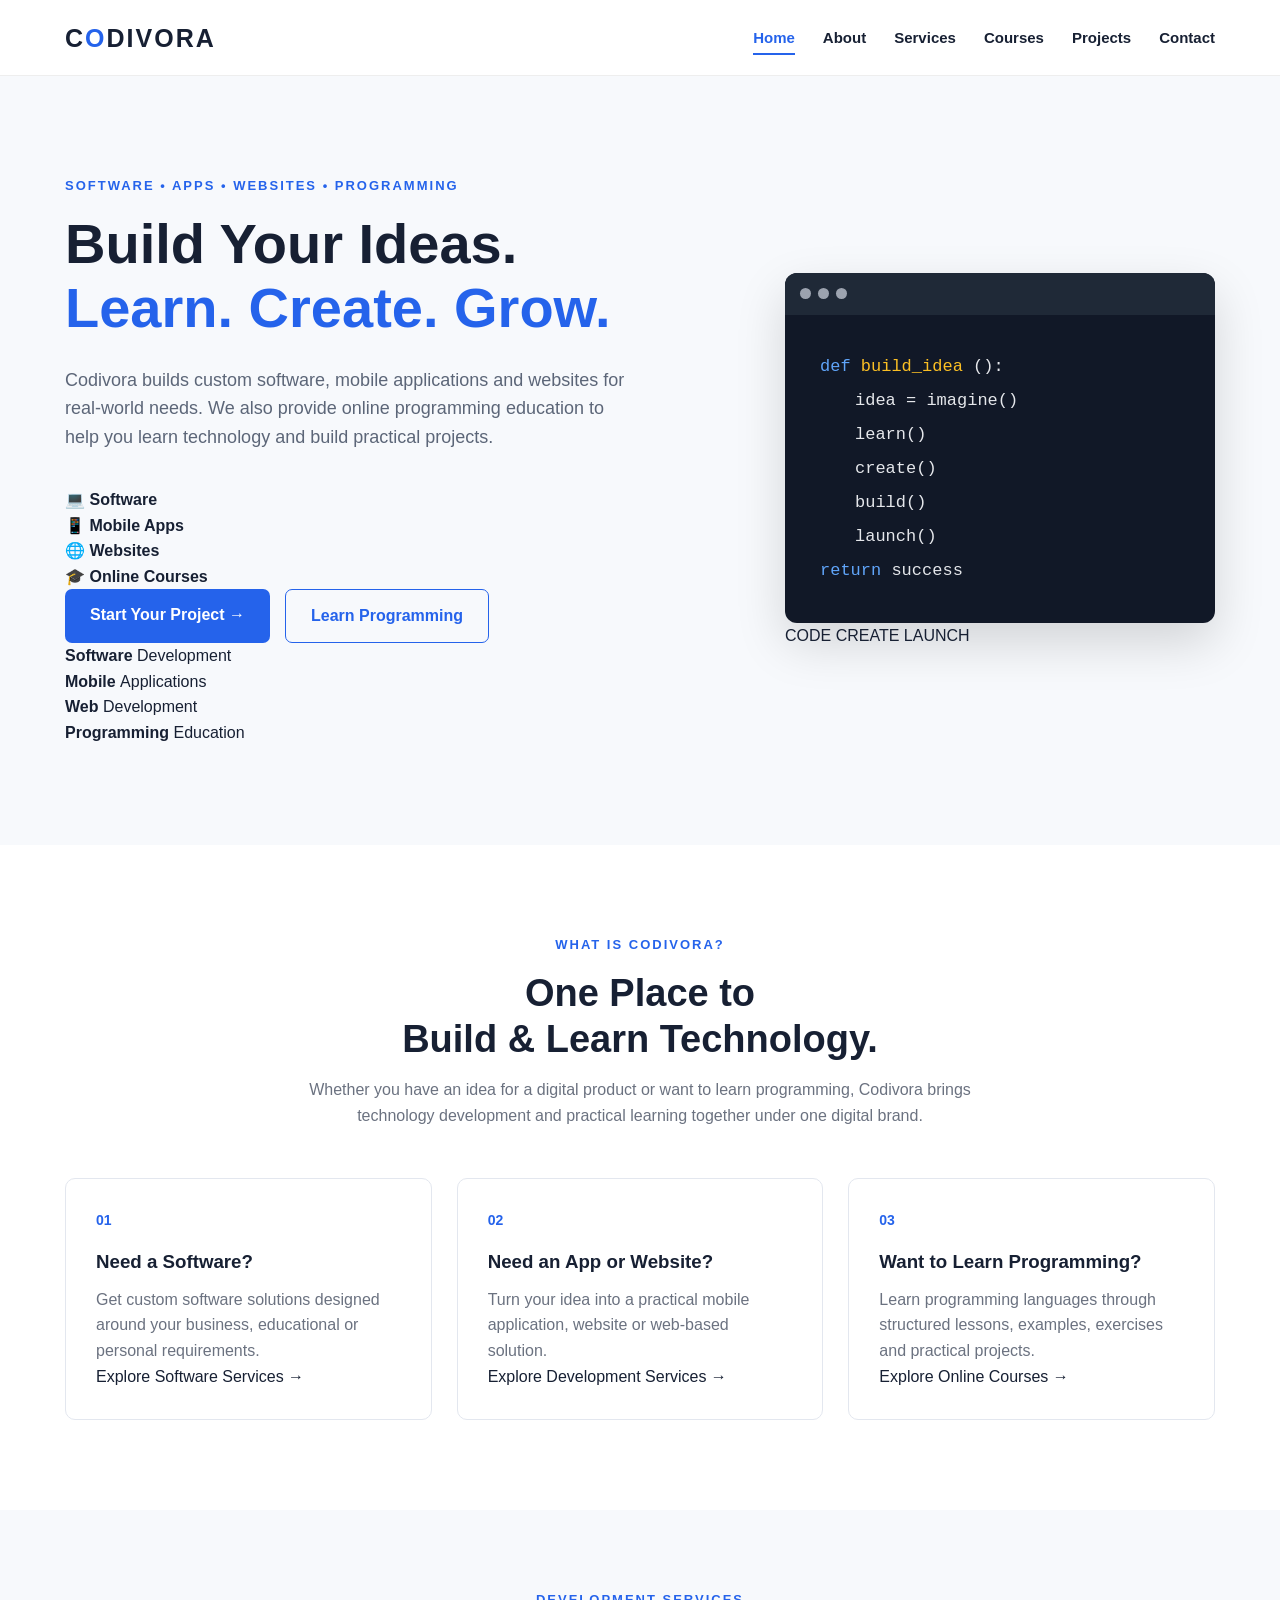
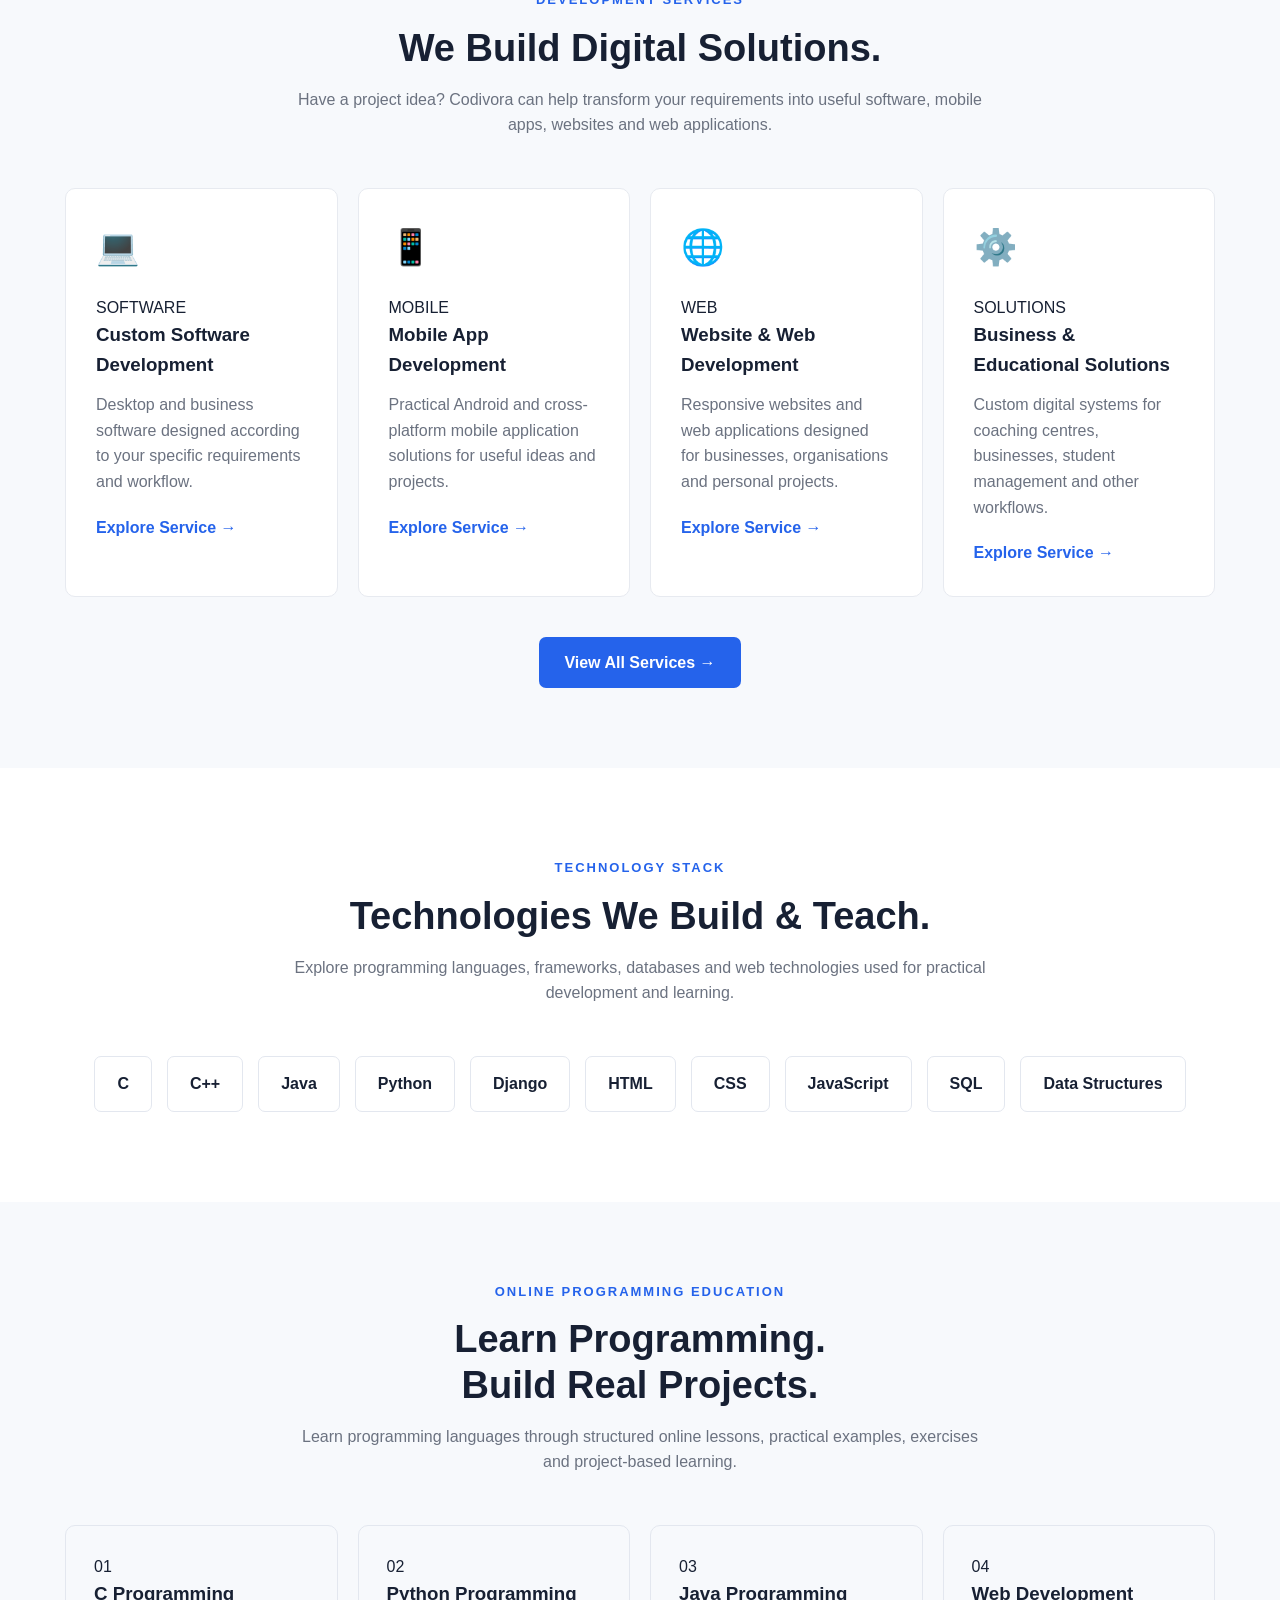
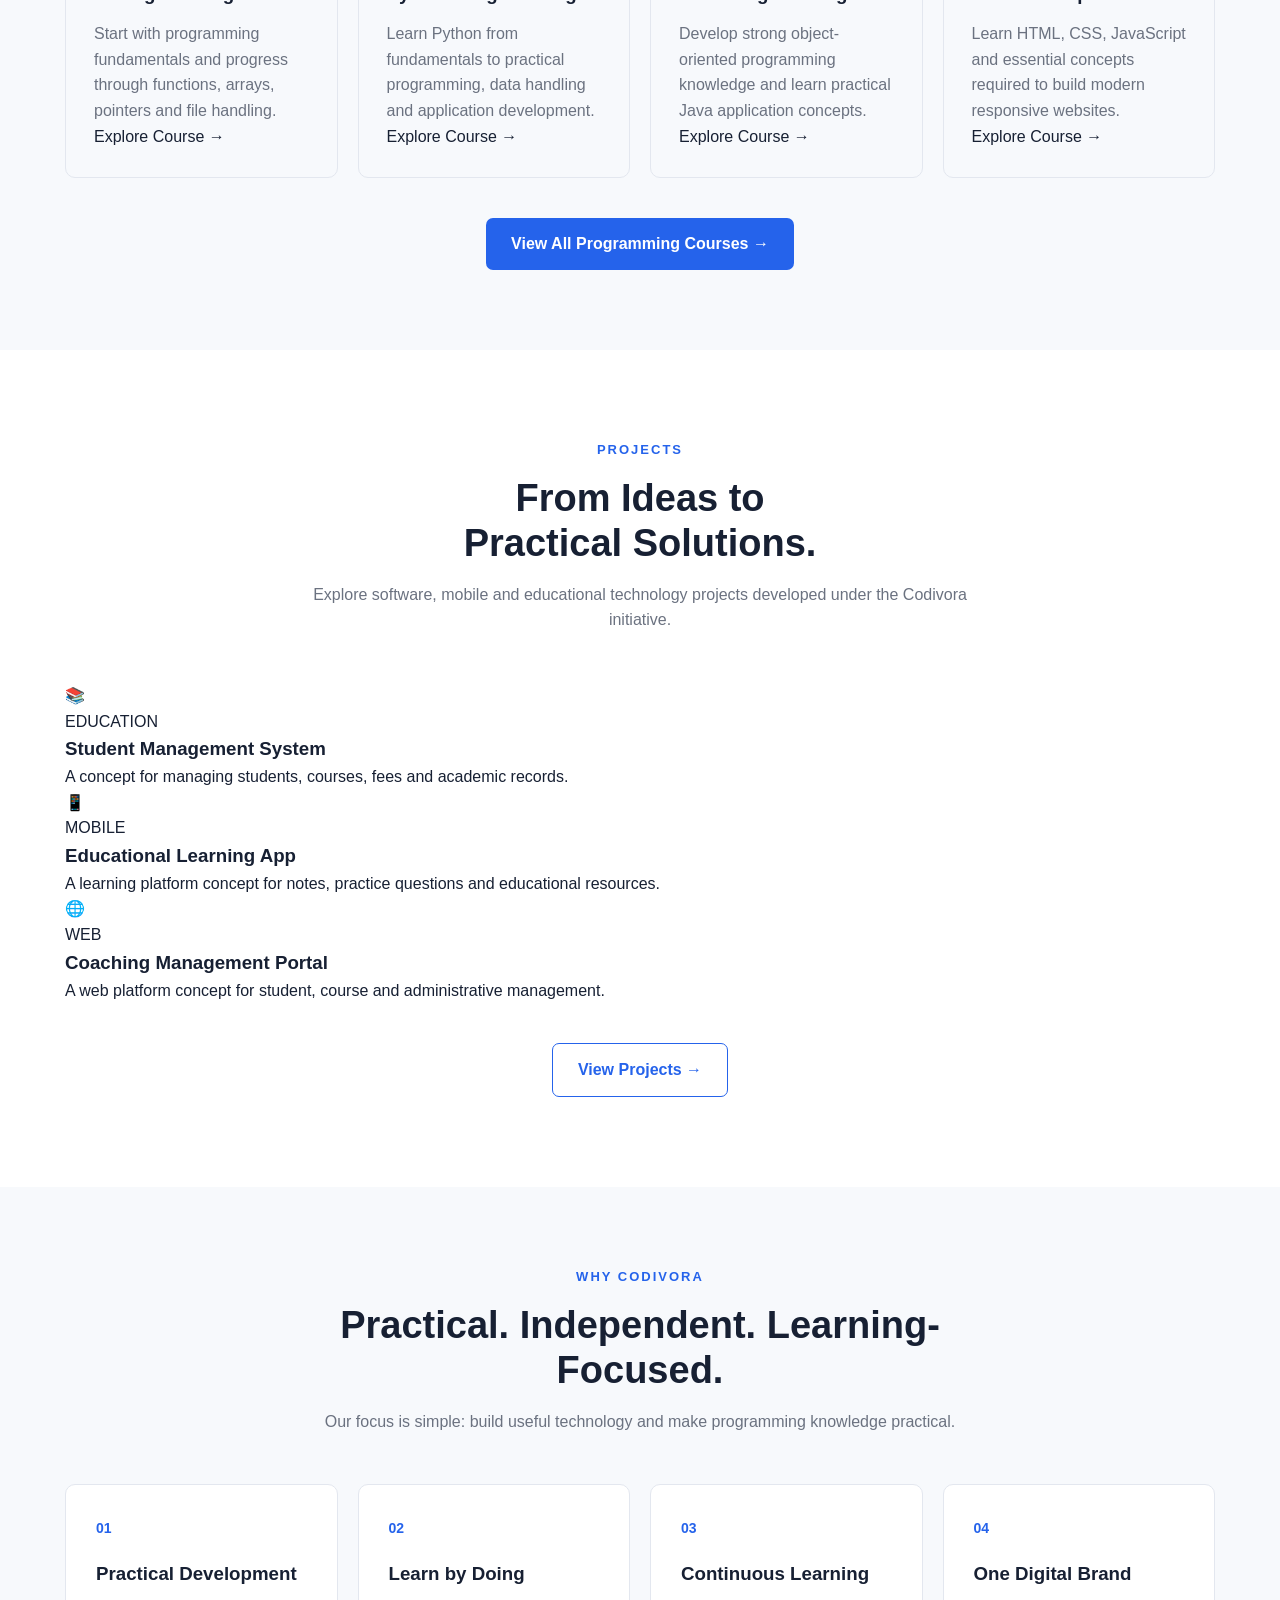
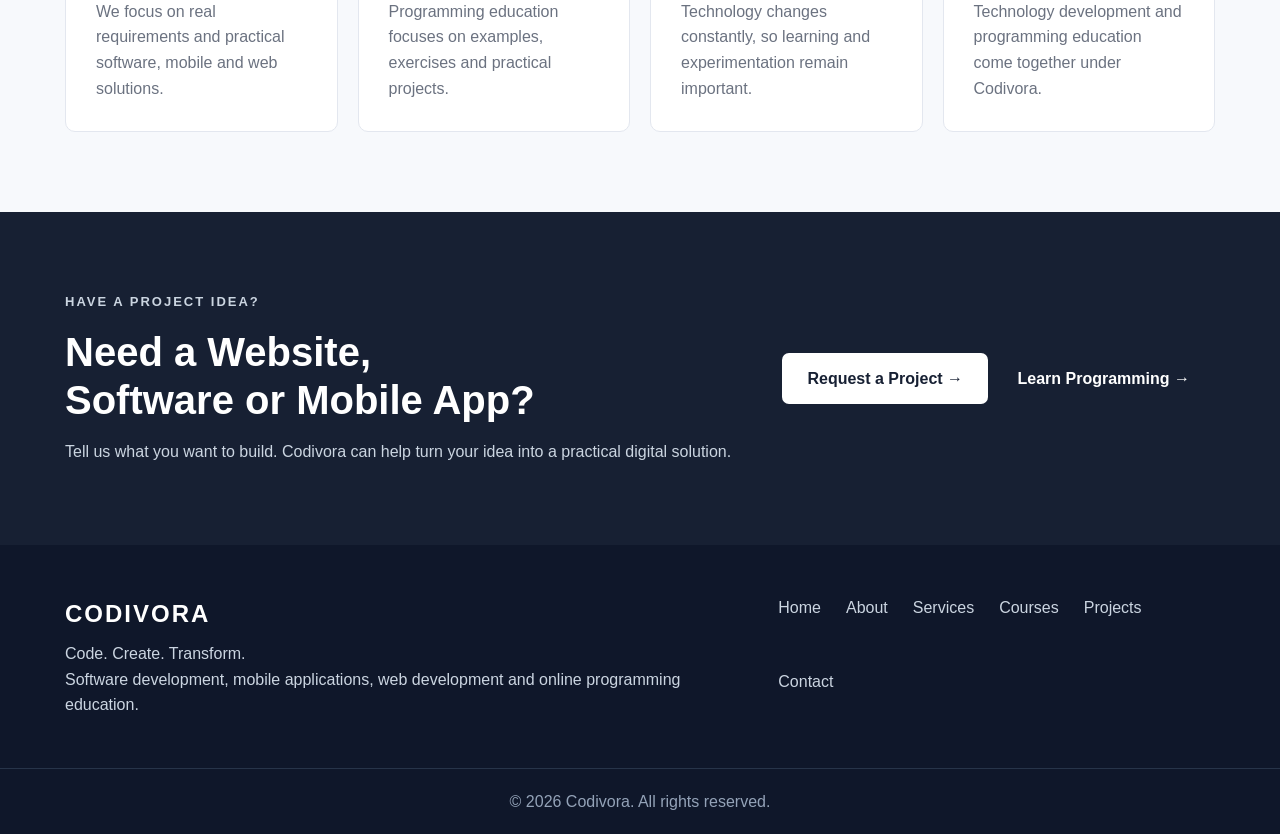
==== commit 31024d14: "Update index.html" ====
--- a/index.html
+++ b/index.html
@@ -8,10 +8,15 @@
     <meta name="viewport"
           content="width=device-width, initial-scale=1.0">
 
-    <title>Codivora | Technology, Software & Programming Education</title>
+    <title>
+        Codivora | Software, Mobile Apps, Websites & Programming Courses
+    </title>
 
     <meta name="description"
-          content="Codivora is an independent technology and learning initiative focused on software development, mobile applications, web technologies and programming education.">
+          content="Codivora builds custom software, mobile applications and websites, while providing online programming courses in C, C++, Java, Python, Web Development and more.">
+
+    <meta name="keywords"
+          content="Codivora, software development, mobile app development, website development, web development, programming courses, online programming, Python, Java, C, C++, Django, SQL">
 
     <link rel="stylesheet"
           href="css/style.css">
@@ -22,1056 +27,1394 @@
 <body>
 
 
-    <!-- ================= HEADER ================= -->
-
-    <header class="header">
-
-        <div class="container navbar">
+<!-- =====================================================
+     HEADER / NAVBAR
+     ===================================================== -->
+
+<header class="header">
+
+    <div class="container navbar">
+
+        <a href="index.html"
+           class="logo"
+           aria-label="Codivora Home">
+
+            C<span>O</span>DIVORA
+
+        </a>
+
+
+        <nav class="nav-menu">
 
             <a href="index.html"
-               class="logo">
-                C<span>O</span>DIVORA
+               class="active">
+                Home
             </a>
 
-
-            <nav class="nav-menu">
-
-                <a href="index.html"
-                   class="active">
-                    Home
+            <a href="about.html">
+                About
+            </a>
+
+            <a href="services.html">
+                Services
+            </a>
+
+            <a href="courses.html">
+                Courses
+            </a>
+
+            <a href="projects.html">
+                Projects
+            </a>
+
+            <a href="contact.html">
+                Contact
+            </a>
+
+        </nav>
+
+
+        <button class="menu-btn"
+                onclick="toggleMenu()"
+                aria-label="Open navigation menu">
+
+            ☰
+
+        </button>
+
+    </div>
+
+</header>
+
+
+
+<!-- =====================================================
+     HERO
+     ===================================================== -->
+
+<section class="hero">
+
+    <div class="container hero-content">
+
+
+        <!-- HERO TEXT -->
+
+        <div class="hero-text">
+
+
+            <p class="hero-small">
+                SOFTWARE • APPS • WEBSITES • PROGRAMMING
+            </p>
+
+
+            <h1>
+
+                Build Your Ideas.<br>
+
+                <span>Learn. Create. Grow.</span>
+
+            </h1>
+
+
+            <p class="hero-description">
+
+                Codivora builds custom software, mobile applications
+                and websites for real-world needs. We also provide
+                online programming education to help you learn
+                technology and build practical projects.
+
+            </p>
+
+
+            <!-- MAIN SERVICES HIGHLIGHT -->
+
+            <div class="hero-services">
+
+                <div class="hero-service-item">
+
+                    <span>💻</span>
+
+                    <strong>
+                        Software
+                    </strong>
+
+                </div>
+
+
+                <div class="hero-service-item">
+
+                    <span>📱</span>
+
+                    <strong>
+                        Mobile Apps
+                    </strong>
+
+                </div>
+
+
+                <div class="hero-service-item">
+
+                    <span>🌐</span>
+
+                    <strong>
+                        Websites
+                    </strong>
+
+                </div>
+
+
+                <div class="hero-service-item">
+
+                    <span>🎓</span>
+
+                    <strong>
+                        Online Courses
+                    </strong>
+
+                </div>
+
+            </div>
+
+
+            <!-- HERO BUTTONS -->
+
+            <div class="hero-buttons">
+
+
+                <a href="contact.html"
+                   class="btn primary-btn">
+
+                    Start Your Project →
+
                 </a>
 
-                <a href="about.html">
-                    About
+
+                <a href="courses.html"
+                   class="btn secondary-btn">
+
+                    Learn Programming
+
                 </a>
 
+            </div>
+
+
+            <!-- TRUST TEXT -->
+
+            <div class="hero-trust">
+
+
+                <div>
+
+                    <strong>
+                        Software
+                    </strong>
+
+                    <span>
+                        Development
+                    </span>
+
+                </div>
+
+
+                <div>
+
+                    <strong>
+                        Mobile
+                    </strong>
+
+                    <span>
+                        Applications
+                    </span>
+
+                </div>
+
+
+                <div>
+
+                    <strong>
+                        Web
+                    </strong>
+
+                    <span>
+                        Development
+                    </span>
+
+                </div>
+
+
+                <div>
+
+                    <strong>
+                        Programming
+                    </strong>
+
+                    <span>
+                        Education
+                    </span>
+
+                </div>
+
+            </div>
+
+
+        </div>
+
+
+
+        <!-- =================================================
+             HERO CODE CARD
+             ================================================= -->
+
+        <div class="hero-card">
+
+
+            <div class="code-window">
+
+
+                <div class="window-header">
+
+                    <span></span>
+                    <span></span>
+                    <span></span>
+
+                </div>
+
+
+                <div class="code-content">
+
+
+                    <p>
+
+                        <span class="keyword">
+                            def
+                        </span>
+
+                        <span class="function">
+                            build_idea
+                        </span>():
+
+                    </p>
+
+
+                    <p class="indent">
+                        idea = imagine()
+                    </p>
+
+
+                    <p class="indent">
+                        learn()
+                    </p>
+
+
+                    <p class="indent">
+                        create()
+                    </p>
+
+
+                    <p class="indent">
+                        build()
+                    </p>
+
+
+                    <p class="indent">
+                        launch()
+                    </p>
+
+
+                    <p>
+
+                        <span class="keyword">
+                            return
+                        </span>
+
+                        success
+
+                    </p>
+
+
+                </div>
+
+            </div>
+
+
+            <div class="hero-card-caption">
+
+                <span>
+                    CODE
+                </span>
+
+                <span>
+                    CREATE
+                </span>
+
+                <span>
+                    LAUNCH
+                </span>
+
+            </div>
+
+
+        </div>
+
+
+    </div>
+
+</section>
+
+
+
+<!-- =====================================================
+     QUICK PURPOSE
+     ===================================================== -->
+
+<section class="section">
+
+    <div class="container">
+
+
+        <div class="section-heading">
+
+            <p class="section-label">
+                WHAT IS CODIVORA?
+            </p>
+
+
+            <h2>
+                One Place to<br>
+                Build & Learn Technology.
+            </h2>
+
+
+            <p>
+
+                Whether you have an idea for a digital product
+                or want to learn programming, Codivora brings
+                technology development and practical learning
+                together under one digital brand.
+
+            </p>
+
+        </div>
+
+
+
+        <div class="intro-grid">
+
+
+            <div class="intro-card">
+
+                <div class="intro-number">
+                    01
+                </div>
+
+
+                <h3>
+                    Need a Software?
+                </h3>
+
+
+                <p>
+
+                    Get custom software solutions designed around
+                    your business, educational or personal requirements.
+
+                </p>
+
+
+                <a href="services.html"
+                   class="card-link">
+
+                    Explore Software Services →
+
+                </a>
+
+            </div>
+
+
+
+            <div class="intro-card">
+
+                <div class="intro-number">
+                    02
+                </div>
+
+
+                <h3>
+                    Need an App or Website?
+                </h3>
+
+
+                <p>
+
+                    Turn your idea into a practical mobile application,
+                    website or web-based solution.
+
+                </p>
+
+
+                <a href="services.html"
+                   class="card-link">
+
+                    Explore Development Services →
+
+                </a>
+
+            </div>
+
+
+
+            <div class="intro-card">
+
+                <div class="intro-number">
+                    03
+                </div>
+
+
+                <h3>
+                    Want to Learn Programming?
+                </h3>
+
+
+                <p>
+
+                    Learn programming languages through structured
+                    lessons, examples, exercises and practical projects.
+
+                </p>
+
+
+                <a href="courses.html"
+                   class="card-link">
+
+                    Explore Online Courses →
+
+                </a>
+
+            </div>
+
+
+        </div>
+
+    </div>
+
+</section>
+
+
+
+<!-- =====================================================
+     SERVICES
+     ===================================================== -->
+
+<section class="technology-section">
+
+    <div class="container">
+
+
+        <div class="section-heading">
+
+            <p class="section-label">
+                DEVELOPMENT SERVICES
+            </p>
+
+
+            <h2>
+                We Build Digital Solutions.
+            </h2>
+
+
+            <p>
+
+                Have a project idea? Codivora can help transform
+                your requirements into useful software, mobile apps,
+                websites and web applications.
+
+            </p>
+
+        </div>
+
+
+
+        <div class="services-grid">
+
+
+            <!-- SOFTWARE -->
+
+            <div class="service-card">
+
+
+                <div class="service-icon">
+                    💻
+                </div>
+
+
+                <span class="service-tag">
+                    SOFTWARE
+                </span>
+
+
+                <h3>
+                    Custom Software Development
+                </h3>
+
+
+                <p>
+
+                    Desktop and business software designed according
+                    to your specific requirements and workflow.
+
+                </p>
+
+
                 <a href="services.html">
-                    Services
+                    Explore Service →
                 </a>
 
+
+            </div>
+
+
+
+            <!-- MOBILE -->
+
+            <div class="service-card">
+
+
+                <div class="service-icon">
+                    📱
+                </div>
+
+
+                <span class="service-tag">
+                    MOBILE
+                </span>
+
+
+                <h3>
+                    Mobile App Development
+                </h3>
+
+
+                <p>
+
+                    Practical Android and cross-platform mobile
+                    application solutions for useful ideas and projects.
+
+                </p>
+
+
+                <a href="services.html">
+                    Explore Service →
+                </a>
+
+
+            </div>
+
+
+
+            <!-- WEBSITE -->
+
+            <div class="service-card">
+
+
+                <div class="service-icon">
+                    🌐
+                </div>
+
+
+                <span class="service-tag">
+                    WEB
+                </span>
+
+
+                <h3>
+                    Website & Web Development
+                </h3>
+
+
+                <p>
+
+                    Responsive websites and web applications designed
+                    for businesses, organisations and personal projects.
+
+                </p>
+
+
+                <a href="services.html">
+                    Explore Service →
+                </a>
+
+
+            </div>
+
+
+
+            <!-- BUSINESS / EDUCATION -->
+
+            <div class="service-card">
+
+
+                <div class="service-icon">
+                    ⚙️
+                </div>
+
+
+                <span class="service-tag">
+                    SOLUTIONS
+                </span>
+
+
+                <h3>
+                    Business & Educational Solutions
+                </h3>
+
+
+                <p>
+
+                    Custom digital systems for coaching centres,
+                    businesses, student management and other workflows.
+
+                </p>
+
+
+                <a href="services.html">
+                    Explore Service →
+                </a>
+
+
+            </div>
+
+
+        </div>
+
+
+
+        <div class="center-button">
+
+            <a href="services.html"
+               class="btn primary-btn">
+
+                View All Services →
+
+            </a>
+
+        </div>
+
+
+    </div>
+
+</section>
+
+
+
+<!-- =====================================================
+     TECHNOLOGIES
+     ===================================================== -->
+
+<section class="section">
+
+    <div class="container">
+
+
+        <div class="section-heading">
+
+            <p class="section-label">
+                TECHNOLOGY STACK
+            </p>
+
+
+            <h2>
+                Technologies We Build & Teach.
+            </h2>
+
+
+            <p>
+
+                Explore programming languages, frameworks,
+                databases and web technologies used for practical
+                development and learning.
+
+            </p>
+
+        </div>
+
+
+
+        <div class="technology-grid">
+
+
+            <div>
+                C
+            </div>
+
+
+            <div>
+                C++
+            </div>
+
+
+            <div>
+                Java
+            </div>
+
+
+            <div>
+                Python
+            </div>
+
+
+            <div>
+                Django
+            </div>
+
+
+            <div>
+                HTML
+            </div>
+
+
+            <div>
+                CSS
+            </div>
+
+
+            <div>
+                JavaScript
+            </div>
+
+
+            <div>
+                SQL
+            </div>
+
+
+            <div>
+                Data Structures
+            </div>
+
+
+        </div>
+
+    </div>
+
+</section>
+
+
+
+<!-- =====================================================
+     PROGRAMMING COURSES
+     ===================================================== -->
+
+<section class="technology-section">
+
+    <div class="container">
+
+
+        <div class="section-heading">
+
+            <p class="section-label">
+                ONLINE PROGRAMMING EDUCATION
+            </p>
+
+
+            <h2>
+                Learn Programming.<br>
+                Build Real Projects.
+            </h2>
+
+
+            <p>
+
+                Learn programming languages through structured
+                online lessons, practical examples, exercises
+                and project-based learning.
+
+            </p>
+
+        </div>
+
+
+
+        <div class="course-grid">
+
+
+            <!-- C -->
+
+            <div class="course-card">
+
+
+                <span class="course-number">
+                    01
+                </span>
+
+
+                <h3>
+                    C Programming
+                </h3>
+
+
+                <p>
+
+                    Start with programming fundamentals and progress
+                    through functions, arrays, pointers and file handling.
+
+                </p>
+
+
                 <a href="courses.html">
-                    Courses
+                    Explore Course →
                 </a>
 
-                <a href="projects.html">
-                    Projects
+            </div>
+
+
+
+            <!-- PYTHON -->
+
+            <div class="course-card">
+
+
+                <span class="course-number">
+                    02
+                </span>
+
+
+                <h3>
+                    Python Programming
+                </h3>
+
+
+                <p>
+
+                    Learn Python from fundamentals to practical
+                    programming, data handling and application development.
+
+                </p>
+
+
+                <a href="courses.html">
+                    Explore Course →
                 </a>
 
-                <a href="contact.html">
-                    Contact
+            </div>
+
+
+
+            <!-- JAVA -->
+
+            <div class="course-card">
+
+
+                <span class="course-number">
+                    03
+                </span>
+
+
+                <h3>
+                    Java Programming
+                </h3>
+
+
+                <p>
+
+                    Develop strong object-oriented programming knowledge
+                    and learn practical Java application concepts.
+
+                </p>
+
+
+                <a href="courses.html">
+                    Explore Course →
                 </a>
 
-            </nav>
-
-
-            <button class="menu-btn"
-                    onclick="toggleMenu()"
-                    aria-label="Open navigation menu">
-
-                ☰
-
-            </button>
-
-        </div>
-
-    </header>
-
-
-
-    <!-- ================= HERO ================= -->
-
-    <section class="hero">
-
-        <div class="container hero-content">
-
-
-            <div class="hero-text">
-
-                <p class="hero-small">
-                    TECHNOLOGY • SOFTWARE • EDUCATION
-                </p>
-
-
-                <h1>
-                    Build Ideas.<br>
-
-                    <span>Learn Technology.</span>
-                </h1>
-
-
-                <p class="hero-description">
-
-                    Codivora is an independent technology and learning
-                    initiative focused on software development, mobile
-                    applications, web technologies and programming education.
-
-                </p>
-
-
-                <div class="hero-buttons">
-
-                    <a href="services.html"
-                       class="btn primary-btn">
-
-                        Explore Services
-
-                    </a>
-
-
-                    <a href="courses.html"
-                       class="btn secondary-btn">
-
-                        Start Learning
-
-                    </a>
-
-                </div>
-
-
-                <div class="hero-trust">
-
-                    <div>
-
-                        <strong>
-                            Software
-                        </strong>
-
-                        <span>
-                            Development
-                        </span>
-
-                    </div>
-
-
-                    <div>
-
-                        <strong>
-                            Mobile
-                        </strong>
-
-                        <span>
-                            Applications
-                        </span>
-
-                    </div>
-
-
-                    <div>
-
-                        <strong>
-                            Programming
-                        </strong>
-
-                        <span>
-                            Education
-                        </span>
-
-                    </div>
-
-                </div>
-
-            </div>
-
-
-
-            <!-- ================= CODE CARD ================= -->
-
-            <div class="hero-card">
-
-                <div class="code-window">
-
-
-                    <div class="window-header">
-
-                        <span></span>
-                        <span></span>
-                        <span></span>
-
-                    </div>
-
-
-                    <div class="code-content">
-
-                        <p>
-
-                            <span class="keyword">
-                                def
-                            </span>
-
-                            <span class="function">
-                                build_future
-                            </span>():
-
-                        </p>
-
-
-                        <p class="indent">
-                            learn()
-                        </p>
-
-
-                        <p class="indent">
-                            create()
-                        </p>
-
-
-                        <p class="indent">
-                            build()
-                        </p>
-
-
-                        <p class="indent">
-                            innovate()
-                        </p>
-
-
-                        <p>
-
-                            <span class="keyword">
-                                return
-                            </span>
-
-                            success
-
-                        </p>
-
-                    </div>
-
-                </div>
-
-
-                <div class="hero-card-caption">
-
-                    <span>
-                        CODE
-                    </span>
-
-                    <span>
-                        CREATE
-                    </span>
-
-                    <span>
-                        TRANSFORM
-                    </span>
-
-                </div>
-
-            </div>
-
-        </div>
-
-    </section>
-
-
-
-    <!-- ================= INTRODUCTION ================= -->
-
-    <section class="section">
-
-        <div class="container">
-
-
-            <div class="section-heading">
+            </div>
+
+
+
+            <!-- WEB -->
+
+            <div class="course-card">
+
+
+                <span class="course-number">
+                    04
+                </span>
+
+
+                <h3>
+                    Web Development
+                </h3>
+
+
+                <p>
+
+                    Learn HTML, CSS, JavaScript and essential concepts
+                    required to build modern responsive websites.
+
+                </p>
+
+
+                <a href="courses.html">
+                    Explore Course →
+                </a>
+
+            </div>
+
+
+        </div>
+
+
+
+        <div class="center-button">
+
+            <a href="courses.html"
+               class="btn primary-btn">
+
+                View All Programming Courses →
+
+            </a>
+
+        </div>
+
+
+    </div>
+
+</section>
+
+
+
+<!-- =====================================================
+     PROJECTS
+     ===================================================== -->
+
+<section class="section">
+
+    <div class="container">
+
+
+        <div class="section-heading">
+
+            <p class="section-label">
+                PROJECTS
+            </p>
+
+
+            <h2>
+                From Ideas to<br>
+                Practical Solutions.
+            </h2>
+
+
+            <p>
+
+                Explore software, mobile and educational technology
+                projects developed under the Codivora initiative.
+
+            </p>
+
+        </div>
+
+
+
+        <div class="home-project-grid">
+
+
+            <div class="home-project-card">
+
+
+                <div class="home-project-icon">
+                    📚
+                </div>
+
+
+                <span>
+                    EDUCATION
+                </span>
+
+
+                <h3>
+                    Student Management System
+                </h3>
+
+
+                <p>
+
+                    A concept for managing students, courses,
+                    fees and academic records.
+
+                </p>
+
+            </div>
+
+
+
+            <div class="home-project-card">
+
+
+                <div class="home-project-icon">
+                    📱
+                </div>
+
+
+                <span>
+                    MOBILE
+                </span>
+
+
+                <h3>
+                    Educational Learning App
+                </h3>
+
+
+                <p>
+
+                    A learning platform concept for notes,
+                    practice questions and educational resources.
+
+                </p>
+
+            </div>
+
+
+
+            <div class="home-project-card">
+
+
+                <div class="home-project-icon">
+                    🌐
+                </div>
+
+
+                <span>
+                    WEB
+                </span>
+
+
+                <h3>
+                    Coaching Management Portal
+                </h3>
+
+
+                <p>
+
+                    A web platform concept for student,
+                    course and administrative management.
+
+                </p>
+
+            </div>
+
+
+        </div>
+
+
+
+        <div class="center-button">
+
+            <a href="projects.html"
+               class="btn secondary-btn">
+
+                View Projects →
+
+            </a>
+
+        </div>
+
+    </div>
+
+</section>
+
+
+
+<!-- =====================================================
+     WHY CODIVORA
+     ===================================================== -->
+
+<section class="technology-section">
+
+    <div class="container">
+
+
+        <div class="section-heading">
+
+            <p class="section-label">
+                WHY CODIVORA
+            </p>
+
+
+            <h2>
+                Practical. Independent. Learning-Focused.
+            </h2>
+
+
+            <p>
+
+                Our focus is simple: build useful technology
+                and make programming knowledge practical.
+
+            </p>
+
+        </div>
+
+
+
+        <div class="why-grid">
+
+
+            <div class="why-card">
+
+                <strong>
+                    01
+                </strong>
+
+
+                <h3>
+                    Practical Development
+                </h3>
+
+
+                <p>
+
+                    We focus on real requirements and practical
+                    software, mobile and web solutions.
+
+                </p>
+
+            </div>
+
+
+
+            <div class="why-card">
+
+                <strong>
+                    02
+                </strong>
+
+
+                <h3>
+                    Learn by Doing
+                </h3>
+
+
+                <p>
+
+                    Programming education focuses on examples,
+                    exercises and practical projects.
+
+                </p>
+
+            </div>
+
+
+
+            <div class="why-card">
+
+                <strong>
+                    03
+                </strong>
+
+
+                <h3>
+                    Continuous Learning
+                </h3>
+
+
+                <p>
+
+                    Technology changes constantly, so learning
+                    and experimentation remain important.
+
+                </p>
+
+            </div>
+
+
+
+            <div class="why-card">
+
+                <strong>
+                    04
+                </strong>
+
+
+                <h3>
+                    One Digital Brand
+                </h3>
+
+
+                <p>
+
+                    Technology development and programming
+                    education come together under Codivora.
+
+                </p>
+
+            </div>
+
+
+        </div>
+
+    </div>
+
+</section>
+
+
+
+<!-- =====================================================
+     CTA
+     ===================================================== -->
+
+<section class="project-cta">
+
+    <div class="container">
+
+
+        <div class="cta-content">
+
+
+            <div>
+
 
                 <p class="section-label">
-                    WELCOME TO CODIVORA
+                    HAVE A PROJECT IDEA?
                 </p>
 
 
                 <h2>
-                    Technology Meets<br>
-                    Practical Learning.
+                    Need a Website,<br>
+                    Software or Mobile App?
                 </h2>
 
 
                 <p>
 
-                    Codivora brings together technology development
-                    and programming education under one independent
-                    digital brand.
-
-                </p>
-
-            </div>
-
-
-            <div class="intro-grid">
-
-
-                <div class="intro-card">
-
-                    <div class="intro-number">
-                        01
-                    </div>
-
-                    <h3>
-                        Build
-                    </h3>
-
-                    <p>
-                        Create useful software, websites and mobile
-                        applications based on practical ideas.
-                    </p>
-
-                </div>
-
-
-                <div class="intro-card">
-
-                    <div class="intro-number">
-                        02
-                    </div>
-
-                    <h3>
-                        Learn
-                    </h3>
-
-                    <p>
-                        Develop programming knowledge through structured
-                        lessons, examples, exercises and projects.
-                    </p>
-
-                </div>
-
-
-                <div class="intro-card">
-
-                    <div class="intro-number">
-                        03
-                    </div>
-
-                    <h3>
-                        Grow
-                    </h3>
-
-                    <p>
-                        Turn technical knowledge into practical skills
-                        through continuous learning and experimentation.
-                    </p>
-
-                </div>
-
-
-            </div>
-
-        </div>
-
-    </section>
-
-
-
-    <!-- ================= SERVICES ================= -->
-
-    <section class="technology-section">
-
-        <div class="container">
-
-
-            <div class="section-heading">
-
-                <p class="section-label">
-                    WHAT WE DO
-                </p>
-
-
-                <h2>
-                    Technology Solutions
-                </h2>
-
-
-                <p>
-                    Explore the areas where Codivora focuses on
-                    technology development and learning.
-                </p>
-
-            </div>
-
-
-            <div class="services-grid">
-
-
-                <div class="service-card">
-
-                    <div class="service-icon">
-                        💻
-                    </div>
-
-
-                    <h3>
-                        Software Development
-                    </h3>
-
-
-                    <p>
-                        Practical desktop and business software
-                        solutions designed around real requirements.
-                    </p>
-
-
-                    <a href="services.html">
-                        Learn More →
-                    </a>
-
-                </div>
-
-
-
-                <div class="service-card">
-
-                    <div class="service-icon">
-                        📱
-                    </div>
-
-
-                    <h3>
-                        Mobile App Development
-                    </h3>
-
-
-                    <p>
-                        Mobile application concepts designed to
-                        solve practical problems and simplify tasks.
-                    </p>
-
-
-                    <a href="services.html">
-                        Learn More →
-                    </a>
-
-                </div>
-
-
-
-                <div class="service-card">
-
-                    <div class="service-icon">
-                        🌐
-                    </div>
-
-
-                    <h3>
-                        Web Development
-                    </h3>
-
-
-                    <p>
-                        Responsive websites and web applications
-                        built with modern web technologies.
-                    </p>
-
-
-                    <a href="services.html">
-                        Learn More →
-                    </a>
-
-                </div>
-
-
-
-                <div class="service-card">
-
-                    <div class="service-icon">
-                        🎓
-                    </div>
-
-
-                    <h3>
-                        Programming Education
-                    </h3>
-
-
-                    <p>
-                        Structured programming education with
-                        examples, exercises and project-based learning.
-                    </p>
-
-
-                    <a href="courses.html">
-                        Explore Courses →
-                    </a>
-
-                </div>
-
-
-            </div>
-
-        </div>
-
-    </section>
-
-
-
-    <!-- ================= TECHNOLOGIES ================= -->
-
-    <section class="section">
-
-        <div class="container">
-
-
-            <div class="section-heading">
-
-                <p class="section-label">
-                    TECHNOLOGY STACK
-                </p>
-
-
-                <h2>
-                    Learn the Technologies<br>
-                    That Build the Digital World.
-                </h2>
-
-
-                <p>
-                    Explore programming languages, frameworks and
-                    computer science technologies through practical learning.
-                </p>
-
-            </div>
-
-
-            <div class="technology-grid">
-
-                <div>
-                    C
-                </div>
-
-                <div>
-                    C++
-                </div>
-
-                <div>
-                    Java
-                </div>
-
-                <div>
-                    Python
-                </div>
-
-                <div>
-                    Django
-                </div>
-
-                <div>
-                    HTML
-                </div>
-
-                <div>
-                    CSS
-                </div>
-
-                <div>
-                    JavaScript
-                </div>
-
-                <div>
-                    SQL
-                </div>
-
-                <div>
-                    Data Structures
-                </div>
-
-            </div>
-
-        </div>
-
-    </section>
-
-
-
-    <!-- ================= COURSES ================= -->
-
-    <section class="technology-section">
-
-        <div class="container">
-
-
-            <div class="section-heading">
-
-                <p class="section-label">
-                    LEARNING PROGRAMS
-                </p>
-
-
-                <h2>
-                    Build Strong Programming Skills.
-                </h2>
-
-
-                <p>
-                    Structured learning paths designed to develop
-                    programming fundamentals and practical knowledge.
-                </p>
-
-            </div>
-
-
-            <div class="course-grid">
-
-
-                <div class="course-card">
-
-                    <span class="course-number">
-                        01
-                    </span>
-
-                    <h3>
-                        C Programming
-                    </h3>
-
-                    <p>
-                        Learn programming fundamentals, functions,
-                        arrays, pointers and file handling.
-                    </p>
-
-                    <a href="courses.html">
-                        Explore Course →
-                    </a>
-
-                </div>
-
-
-
-                <div class="course-card">
-
-                    <span class="course-number">
-                        02
-                    </span>
-
-                    <h3>
-                        Python Programming
-                    </h3>
-
-                    <p>
-                        Learn Python from fundamentals to practical
-                        application development.
-                    </p>
-
-                    <a href="courses.html">
-                        Explore Course →
-                    </a>
-
-                </div>
-
-
-
-                <div class="course-card">
-
-                    <span class="course-number">
-                        03
-                    </span>
-
-                    <h3>
-                        Java Programming
-                    </h3>
-
-                    <p>
-                        Learn object-oriented programming, GUI
-                        development and application programming.
-                    </p>
-
-                    <a href="courses.html">
-                        Explore Course →
-                    </a>
-
-                </div>
-
-
-
-                <div class="course-card">
-
-                    <span class="course-number">
-                        04
-                    </span>
-
-                    <h3>
-                        Web Development
-                    </h3>
-
-                    <p>
-                        Learn HTML, CSS, JavaScript and essential
-                        web development concepts.
-                    </p>
-
-                    <a href="courses.html">
-                        Explore Course →
-                    </a>
-
-                </div>
-
-
-            </div>
-
-
-            <div class="center-button">
-
-                <a href="courses.html"
-                   class="btn primary-btn">
-
-                    View All Courses
-
-                </a>
-
-            </div>
-
-        </div>
-
-    </section>
-
-
-
-    <!-- ================= PROJECTS ================= -->
-
-    <section class="section">
-
-        <div class="container">
-
-
-            <div class="section-heading">
-
-                <p class="section-label">
-                    PROJECTS
-                </p>
-
-
-                <h2>
-                    From Ideas to<br>
-                    Practical Solutions.
-                </h2>
-
-
-                <p>
-                    Explore software, mobile and educational technology
-                    projects developed under the Codivora initiative.
-                </p>
-
-            </div>
-
-
-            <div class="home-project-grid">
-
-
-                <div class="home-project-card">
-
-                    <div class="home-project-icon">
-                        📚
-                    </div>
-
-
-                    <span>
-                        EDUCATION
-                    </span>
-
-
-                    <h3>
-                        Student Management System
-                    </h3>
-
-
-                    <p>
-                        A concept for managing students, courses,
-                        fees and academic records.
-                    </p>
-
-                </div>
-
-
-
-                <div class="home-project-card">
-
-                    <div class="home-project-icon">
-                        📱
-                    </div>
-
-
-                    <span>
-                        MOBILE
-                    </span>
-
-
-                    <h3>
-                        Educational Learning App
-                    </h3>
-
-
-                    <p>
-                        A learning platform concept for notes,
-                        practice questions and educational resources.
-                    </p>
-
-                </div>
-
-
-
-                <div class="home-project-card">
-
-                    <div class="home-project-icon">
-                        🌐
-                    </div>
-
-
-                    <span>
-                        WEB
-                    </span>
-
-
-                    <h3>
-                        Coaching Management Portal
-                    </h3>
-
-
-                    <p>
-                        A web platform concept for student,
-                        course and administrative management.
-                    </p>
-
-                </div>
-
-
-            </div>
-
-
-            <div class="center-button">
-
-                <a href="projects.html"
-                   class="btn secondary-btn">
-
-                    View Projects
-
-                </a>
-
-            </div>
-
-        </div>
-
-    </section>
-
-
-
-    <!-- ================= WHY CODIVORA ================= -->
-
-    <section class="technology-section">
-
-        <div class="container">
-
-
-            <div class="section-heading">
-
-                <p class="section-label">
-                    WHY CODIVORA
-                </p>
-
-
-                <h2>
-                    Practical. Independent. Learning-Focused.
-                </h2>
-
-            </div>
-
-
-            <div class="why-grid">
-
-
-                <div class="why-card">
-
-                    <strong>
-                        01
-                    </strong>
-
-                    <h3>
-                        Practical Approach
-                    </h3>
-
-                    <p>
-                        Focus on examples, exercises and useful
-                        projects instead of theory alone.
-                    </p>
-
-                </div>
-
-
-
-                <div class="why-card">
-
-                    <strong>
-                        02
-                    </strong>
-
-                    <h3>
-                        Independent Initiative
-                    </h3>
-
-                    <p>
-                        Codivora is built as an independent technology
-                        and learning initiative.
-                    </p>
-
-                </div>
-
-
-
-                <div class="why-card">
-
-                    <strong>
-                        03
-                    </strong>
-
-                    <h3>
-                        Continuous Learning
-                    </h3>
-
-                    <p>
-                        Technology changes constantly, so learning
-                        and experimentation remain at the centre.
-                    </p>
-
-                </div>
-
-
-
-                <div class="why-card">
-
-                    <strong>
-                        04
-                    </strong>
-
-                    <h3>
-                        One Digital Brand
-                    </h3>
-
-                    <p>
-                        Software development and programming education
-                        come together under the Codivora brand.
-                    </p>
-
-                </div>
-
-
-            </div>
-
-        </div>
-
-    </section>
-
-
-
-    <!-- ================= CTA ================= -->
-
-    <section class="project-cta">
-
-        <div class="container">
-
-            <div class="cta-content">
-
-
-                <div>
-
-                    <p class="section-label">
-                        HAVE AN IDEA?
-                    </p>
-
-
-                    <h2>
-                        Let's Turn Your Idea<br>
-                        Into Technology.
-                    </h2>
-
-
-                    <p>
-                        Have an idea for a website, software,
-                        mobile application or learning project?
-                    </p>
-
-                </div>
+                    Tell us what you want to build.
+                    Codivora can help turn your idea
+                    into a practical digital solution.
+
+                </p>
+
+
+            </div>
+
+
+            <div class="cta-buttons">
 
 
                 <a href="contact.html"
                    class="btn light-btn">
 
-                    Contact Codivora
+                    Request a Project →
 
                 </a>
 
-            </div>
-
-        </div>
-
-    </section>
-
-
-
-    <!-- ================= FOOTER ================= -->
-
-    <footer class="footer">
-
-        <div class="container footer-content">
-
-
-            <div>
-
-                <h2 class="footer-logo">
-                    CODIVORA
-                </h2>
-
-
-                <p>
-                    Code. Create. Transform.
-                </p>
-
-
-                <p class="footer-description">
-                    Technology, software development and
-                    programming education.
-                </p>
-
-            </div>
-
-
-            <div class="footer-links">
-
-                <a href="index.html">
-                    Home
+
+                <a href="courses.html"
+                   class="btn cta-outline-btn">
+
+                    Learn Programming →
+
                 </a>
 
-                <a href="about.html">
-                    About
-                </a>
-
-                <a href="services.html">
-                    Services
-                </a>
-
-                <a href="courses.html">
-                    Courses
-                </a>
-
-                <a href="projects.html">
-                    Projects
-                </a>
-
-                <a href="contact.html">
-                    Contact
-                </a>
-
-            </div>
-
-
-        </div>
-
-
-        <div class="copyright">
+
+            </div>
+
+
+        </div>
+
+    </div>
+
+</section>
+
+
+
+<!-- =====================================================
+     FOOTER
+     ===================================================== -->
+
+<footer class="footer">
+
+    <div class="container footer-content">
+
+
+        <div>
+
+
+            <h2 class="footer-logo">
+                CODIVORA
+            </h2>
+
 
             <p>
-                © 2026 Codivora. All rights reserved.
-            </p>
-
-        </div>
-
-    </footer>
-
-
-
-    <script src="js/script.js"></script>
+                Code. Create. Transform.
+            </p>
+
+
+            <p class="footer-description">
+
+                Software development, mobile applications,
+                web development and online programming education.
+
+            </p>
+
+
+        </div>
+
+
+
+        <div class="footer-links">
+
+
+            <a href="index.html">
+                Home
+            </a>
+
+
+            <a href="about.html">
+                About
+            </a>
+
+
+            <a href="services.html">
+                Services
+            </a>
+
+
+            <a href="courses.html">
+                Courses
+            </a>
+
+
+            <a href="projects.html">
+                Projects
+            </a>
+
+
+            <a href="contact.html">
+                Contact
+            </a>
+
+
+        </div>
+
+
+    </div>
+
+
+
+    <div class="copyright">
+
+        <p>
+            © 2026 Codivora. All rights reserved.
+        </p>
+
+    </div>
+
+</footer>
+
+
+
+<script src="js/script.js"></script>
 
 </body>
 
--- a/css/style.css
+++ b/css/style.css
@@ -1,3 +1,14 @@
+/* =========================================================
+   CODIVORA
+   Main Stylesheet
+   Home | About | Services | Courses | Projects | Contact
+   ========================================================= */
+
+
+/* =========================================================
+   RESET
+   ========================================================= */
+
 * {
     margin: 0;
     padding: 0;
@@ -15,19 +26,38 @@
     background: #ffffff;
 }
 
+img {
+    max-width: 100%;
+    height: auto;
+    display: block;
+}
+
 a {
     text-decoration: none;
     color: inherit;
 }
 
+button,
+input,
+select,
+textarea {
+    font-family: inherit;
+}
+
+button {
+    cursor: pointer;
+}
+
 .container {
     width: 90%;
     max-width: 1150px;
-    margin: auto;
-}
-
-
-/* ================= HEADER ================= */
+    margin: 0 auto;
+}
+
+
+/* =========================================================
+   HEADER / NAVBAR
+   ========================================================= */
 
 .header {
     background: #ffffff;
@@ -38,10 +68,11 @@
 }
 
 .navbar {
-    height: 75px;
+    min-height: 75px;
     display: flex;
     align-items: center;
     justify-content: space-between;
+    gap: 30px;
 }
 
 .logo {
@@ -56,30 +87,53 @@
 
 .nav-menu {
     display: flex;
+    align-items: center;
     gap: 28px;
 }
 
 .nav-menu a {
+    position: relative;
     font-size: 15px;
     font-weight: 600;
-    transition: 0.3s;
+    color: #172033;
+    padding: 5px 0;
+    transition: 0.3s ease;
 }
 
 .nav-menu a:hover,
 .nav-menu a.active {
     color: #2563eb;
+}
+
+.nav-menu a::after {
+    content: "";
+    position: absolute;
+    left: 0;
+    bottom: 0;
+    width: 0;
+    height: 2px;
+    background: #2563eb;
+    transition: 0.3s ease;
+}
+
+.nav-menu a:hover::after,
+.nav-menu a.active::after {
+    width: 100%;
 }
 
 .menu-btn {
     display: none;
     border: none;
-    background: none;
+    background: transparent;
+    color: #172033;
     font-size: 27px;
-    cursor: pointer;
-}
-
-
-/* ================= HERO ================= */
+    line-height: 1;
+}
+
+
+/* =========================================================
+   GENERAL HERO
+   ========================================================= */
 
 .hero {
     background: #f7f9fc;
@@ -129,12 +183,17 @@
     flex-wrap: wrap;
 }
 
+
+/* =========================================================
+   BUTTONS
+   ========================================================= */
+
 .btn {
     display: inline-block;
     padding: 13px 25px;
     border-radius: 7px;
     font-weight: 700;
-    transition: 0.3s;
+    transition: 0.3s ease;
 }
 
 .primary-btn {
@@ -143,24 +202,42 @@
 }
 
 .primary-btn:hover {
+    background: #1d4ed8;
     transform: translateY(-2px);
+    box-shadow: 0 8px 20px rgba(37, 99, 235, 0.20);
 }
 
 .secondary-btn {
     border: 1px solid #2563eb;
     color: #2563eb;
+    background: transparent;
 }
 
 .secondary-btn:hover {
     background: #2563eb;
     color: #ffffff;
-}
-
-
-/* ================= CODE WINDOW ================= */
+    transform: translateY(-2px);
+}
+
+.light-btn {
+    background: #ffffff;
+    color: #172033;
+    white-space: nowrap;
+}
+
+.light-btn:hover {
+    background: #eaf1ff;
+    transform: translateY(-2px);
+}
+
+
+/* =========================================================
+   HERO CODE WINDOW
+   ========================================================= */
 
 .hero-card {
     width: 430px;
+    max-width: 100%;
 }
 
 .code-window {
@@ -188,7 +265,7 @@
 
 .code-content {
     padding: 35px;
-    font-family: Consolas, monospace;
+    font-family: Consolas, "Courier New", monospace;
     font-size: 17px;
     line-height: 2;
     color: #e5e7eb;
@@ -207,7 +284,9 @@
 }
 
 
-/* ================= SECTION ================= */
+/* =========================================================
+   GENERAL SECTION
+   ========================================================= */
 
 .section {
     padding: 90px 0;
@@ -221,6 +300,7 @@
 
 .section-heading h2 {
     font-size: 38px;
+    line-height: 1.2;
     margin-bottom: 15px;
 }
 
@@ -229,7 +309,48 @@
 }
 
 
-/* ================= SERVICES ================= */
+/* =========================================================
+   HOME - INTRO
+   ========================================================= */
+
+.intro-grid {
+    display: grid;
+    grid-template-columns: repeat(3, 1fr);
+    gap: 25px;
+}
+
+.intro-card {
+    padding: 30px;
+    border: 1px solid #e3e7ef;
+    border-radius: 10px;
+    background: #ffffff;
+    transition: 0.3s ease;
+}
+
+.intro-card:hover {
+    transform: translateY(-5px);
+    box-shadow: 0 12px 30px rgba(0, 0, 0, 0.08);
+}
+
+.intro-number {
+    color: #2563eb;
+    font-size: 14px;
+    font-weight: 800;
+    margin-bottom: 15px;
+}
+
+.intro-card h3 {
+    margin-bottom: 10px;
+}
+
+.intro-card p {
+    color: #6b7280;
+}
+
+
+/* =========================================================
+   SERVICES - HOME
+   ========================================================= */
 
 .services-grid {
     display: grid;
@@ -241,7 +362,8 @@
     padding: 30px;
     border: 1px solid #e7eaf0;
     border-radius: 10px;
-    transition: 0.3s;
+    background: #ffffff;
+    transition: 0.3s ease;
 }
 
 .service-card:hover {
@@ -266,10 +388,17 @@
 .service-card a {
     color: #2563eb;
     font-weight: 700;
-}
-
-
-/* ================= TECHNOLOGIES ================= */
+    transition: 0.3s ease;
+}
+
+.service-card a:hover {
+    color: #1d4ed8;
+}
+
+
+/* =========================================================
+   TECHNOLOGY SECTION
+   ========================================================= */
 
 .technology-section {
     padding: 80px 0;
@@ -289,10 +418,56 @@
     border: 1px solid #e3e7ef;
     border-radius: 7px;
     font-weight: 700;
-}
-
-
-/* ================= COURSES ================= */
+    transition: 0.3s ease;
+}
+
+.technology-grid div:hover {
+    border-color: #2563eb;
+    color: #2563eb;
+    transform: translateY(-3px);
+}
+
+
+/* =========================================================
+   WHY CODIVORA
+   ========================================================= */
+
+.why-grid {
+    display: grid;
+    grid-template-columns: repeat(4, 1fr);
+    gap: 20px;
+}
+
+.why-card {
+    padding: 30px;
+    border: 1px solid #e3e7ef;
+    border-radius: 10px;
+    background: #ffffff;
+    transition: 0.3s ease;
+}
+
+.why-card:hover {
+    transform: translateY(-5px);
+    box-shadow: 0 12px 30px rgba(0, 0, 0, 0.08);
+}
+
+.why-card strong {
+    color: #2563eb;
+    font-size: 14px;
+}
+
+.why-card h3 {
+    margin: 18px 0 10px;
+}
+
+.why-card p {
+    color: #6b7280;
+}
+
+
+/* =========================================================
+   COURSES - HOME
+   ========================================================= */
 
 .course-grid {
     display: grid;
@@ -304,6 +479,13 @@
     padding: 28px;
     border-radius: 10px;
     background: #f7f9fc;
+    border: 1px solid #e3e7ef;
+    transition: 0.3s ease;
+}
+
+.course-card:hover {
+    transform: translateY(-5px);
+    box-shadow: 0 12px 30px rgba(0, 0, 0, 0.07);
 }
 
 .course-card h3 {
@@ -320,7 +502,746 @@
 }
 
 
-/* ================= CTA ================= */
+/* =========================================================
+   GENERAL PAGE HERO
+   ========================================================= */
+
+.page-hero {
+    background: #f7f9fc;
+    padding: 90px 0;
+    text-align: center;
+}
+
+.page-hero h1 {
+    font-size: 50px;
+    line-height: 1.2;
+    margin-bottom: 20px;
+}
+
+.page-hero > div > p:last-child {
+    max-width: 650px;
+    margin: auto;
+    color: #6b7280;
+    font-size: 18px;
+}
+
+
+/* =========================================================
+   ABOUT PAGE
+   ========================================================= */
+
+.about-grid {
+    display: grid;
+    grid-template-columns: 1.3fr 0.7fr;
+    gap: 70px;
+    align-items: center;
+}
+
+.about-text h2 {
+    font-size: 38px;
+    line-height: 1.2;
+    margin-bottom: 25px;
+}
+
+.about-text p {
+    color: #5f6979;
+    margin-bottom: 20px;
+}
+
+.about-card {
+    background: #f7f9fc;
+    border: 1px solid #e5e9f0;
+    padding: 45px;
+    border-radius: 12px;
+}
+
+.about-card-icon {
+    font-family: Consolas, monospace;
+    font-size: 45px;
+    font-weight: bold;
+    color: #2563eb;
+    margin-bottom: 20px;
+}
+
+.about-card h3 {
+    font-size: 25px;
+    margin-bottom: 15px;
+}
+
+.about-card p {
+    color: #6b7280;
+}
+
+
+/* =========================================================
+   ABOUT - FOCUS
+   ========================================================= */
+
+.focus-grid {
+    display: grid;
+    grid-template-columns: repeat(4, 1fr);
+    gap: 20px;
+}
+
+.focus-card {
+    background: #ffffff;
+    border: 1px solid #e3e7ef;
+    padding: 30px;
+    border-radius: 10px;
+    transition: 0.3s ease;
+}
+
+.focus-card:hover {
+    transform: translateY(-5px);
+    box-shadow: 0 12px 30px rgba(0, 0, 0, 0.08);
+}
+
+.focus-card span {
+    color: #2563eb;
+    font-weight: 800;
+    font-size: 14px;
+}
+
+.focus-card h3 {
+    margin: 20px 0 12px;
+}
+
+.focus-card p {
+    color: #6b7280;
+}
+
+
+/* =========================================================
+   ABOUT - VISION
+   ========================================================= */
+
+.vision-section {
+    display: grid;
+    grid-template-columns: 0.8fr 1.2fr;
+    gap: 80px;
+    align-items: center;
+}
+
+.vision-section h2 {
+    font-size: 42px;
+    line-height: 1.2;
+}
+
+.vision-section p {
+    color: #5f6979;
+    margin-bottom: 20px;
+}
+
+
+/* =========================================================
+   SERVICES PAGE
+   ========================================================= */
+
+.service-detail-grid {
+    display: grid;
+    grid-template-columns: repeat(2, 1fr);
+    gap: 25px;
+}
+
+.service-detail-card {
+    position: relative;
+    padding: 35px;
+    border: 1px solid #e3e7ef;
+    border-radius: 12px;
+    background: #ffffff;
+    transition: 0.3s ease;
+}
+
+.service-detail-card:hover {
+    transform: translateY(-5px);
+    box-shadow: 0 15px 35px rgba(0, 0, 0, 0.08);
+    border-color: #d7e2fb;
+}
+
+.large-service-icon {
+    font-size: 42px;
+    margin-bottom: 18px;
+}
+
+.service-number {
+    display: block;
+    color: #2563eb;
+    font-size: 13px;
+    font-weight: 800;
+    letter-spacing: 1px;
+    margin-bottom: 10px;
+}
+
+.service-detail-card h3 {
+    font-size: 25px;
+    line-height: 1.3;
+    margin-bottom: 15px;
+}
+
+.service-detail-card > p {
+    color: #667085;
+    margin-bottom: 22px;
+}
+
+.service-detail-card ul {
+    list-style: none;
+    padding: 0;
+}
+
+.service-detail-card li {
+    position: relative;
+    padding-left: 22px;
+    margin-bottom: 10px;
+    color: #4b5563;
+}
+
+.service-detail-card li::before {
+    content: "✓";
+    position: absolute;
+    left: 0;
+    color: #2563eb;
+    font-weight: bold;
+}
+
+
+/* =========================================================
+   SERVICES - TECHNOLOGY STACK
+   ========================================================= */
+
+.tech-stack-grid {
+    display: grid;
+    grid-template-columns: repeat(4, 1fr);
+    gap: 18px;
+}
+
+.tech-stack-item {
+    background: #ffffff;
+    border: 1px solid #e3e7ef;
+    border-radius: 10px;
+    padding: 22px;
+    text-align: center;
+    transition: 0.3s ease;
+}
+
+.tech-stack-item:hover {
+    transform: translateY(-4px);
+    box-shadow: 0 10px 25px rgba(0, 0, 0, 0.07);
+    border-color: #cfdcf7;
+}
+
+.tech-stack-item strong {
+    display: block;
+    font-size: 20px;
+    margin-bottom: 7px;
+}
+
+.tech-stack-item span {
+    color: #6b7280;
+    font-size: 14px;
+}
+
+
+/* =========================================================
+   DEVELOPMENT PROCESS
+   ========================================================= */
+
+.process-grid {
+    display: grid;
+    grid-template-columns: repeat(3, 1fr);
+    gap: 25px;
+}
+
+.process-card {
+    padding: 30px;
+    border: 1px solid #e3e7ef;
+    border-radius: 10px;
+    background: #ffffff;
+    transition: 0.3s ease;
+}
+
+.process-card:hover {
+    transform: translateY(-4px);
+    box-shadow: 0 12px 30px rgba(0, 0, 0, 0.07);
+}
+
+.process-number {
+    display: inline-flex;
+    align-items: center;
+    justify-content: center;
+    width: 42px;
+    height: 42px;
+    border-radius: 50%;
+    background: #f0f5ff;
+    color: #2563eb;
+    font-weight: 800;
+    margin-bottom: 20px;
+}
+
+.process-card h3 {
+    margin-bottom: 10px;
+}
+
+.process-card p {
+    color: #6b7280;
+}
+
+
+/* =========================================================
+   COURSES PAGE
+   ========================================================= */
+
+.course-detail-grid {
+    display: grid;
+    grid-template-columns: repeat(2, 1fr);
+    gap: 25px;
+}
+
+.course-detail-card {
+    padding: 35px;
+    border: 1px solid #e3e7ef;
+    border-radius: 12px;
+    background: #ffffff;
+    transition: 0.3s ease;
+}
+
+.course-detail-card:hover {
+    transform: translateY(-5px);
+    box-shadow: 0 15px 35px rgba(0, 0, 0, 0.08);
+}
+
+.course-icon {
+    width: 65px;
+    height: 65px;
+    display: flex;
+    align-items: center;
+    justify-content: center;
+    border-radius: 12px;
+    background: #f0f5ff;
+    color: #2563eb;
+    font-size: 22px;
+    font-weight: 800;
+    margin-bottom: 20px;
+}
+
+.course-level {
+    display: inline-block;
+    font-size: 11px;
+    font-weight: 800;
+    letter-spacing: 1px;
+    color: #2563eb;
+    margin-bottom: 10px;
+}
+
+.course-detail-card h3 {
+    font-size: 25px;
+    margin-bottom: 14px;
+}
+
+.course-detail-card > p {
+    color: #667085;
+    margin-bottom: 20px;
+}
+
+.course-info {
+    display: flex;
+    gap: 10px;
+    flex-wrap: wrap;
+    margin-bottom: 22px;
+}
+
+.course-info span {
+    padding: 7px 12px;
+    background: #f7f9fc;
+    border-radius: 5px;
+    font-size: 13px;
+    color: #5f6979;
+}
+
+.course-detail-card ul {
+    list-style: none;
+    padding: 0;
+}
+
+.course-detail-card li {
+    position: relative;
+    padding-left: 22px;
+    margin-bottom: 9px;
+    color: #4b5563;
+}
+
+.course-detail-card li::before {
+    content: "✓";
+    position: absolute;
+    left: 0;
+    color: #2563eb;
+    font-weight: bold;
+}
+
+
+/* =========================================================
+   LEARNING APPROACH
+   ========================================================= */
+
+.learning-grid {
+    display: grid;
+    grid-template-columns: repeat(4, 1fr);
+    gap: 20px;
+}
+
+.learning-card {
+    padding: 30px;
+    background: #ffffff;
+    border: 1px solid #e3e7ef;
+    border-radius: 10px;
+    transition: 0.3s ease;
+}
+
+.learning-card:hover {
+    transform: translateY(-5px);
+    box-shadow: 0 12px 30px rgba(0, 0, 0, 0.08);
+}
+
+.learning-number {
+    width: 42px;
+    height: 42px;
+    display: flex;
+    align-items: center;
+    justify-content: center;
+    border-radius: 50%;
+    background: #f0f5ff;
+    color: #2563eb;
+    font-weight: 800;
+    margin-bottom: 20px;
+}
+
+.learning-card h3 {
+    margin-bottom: 10px;
+}
+
+.learning-card p {
+    color: #6b7280;
+}
+
+
+/* =========================================================
+   PROJECTS PAGE
+   ========================================================= */
+
+.project-grid {
+    display: grid;
+    grid-template-columns: repeat(3, 1fr);
+    gap: 25px;
+}
+
+.project-card {
+    overflow: hidden;
+    border: 1px solid #e3e7ef;
+    border-radius: 12px;
+    background: #ffffff;
+    transition: 0.3s ease;
+}
+
+.project-card:hover {
+    transform: translateY(-6px);
+    box-shadow: 0 15px 35px rgba(0, 0, 0, 0.08);
+}
+
+.project-visual {
+    height: 180px;
+    display: flex;
+    align-items: center;
+    justify-content: center;
+    background: #f0f5ff;
+}
+
+.project-visual span {
+    font-size: 65px;
+}
+
+.project-content {
+    padding: 28px;
+}
+
+.project-category {
+    display: inline-block;
+    color: #2563eb;
+    font-size: 11px;
+    font-weight: 800;
+    letter-spacing: 1.2px;
+    margin-bottom: 10px;
+}
+
+.project-content h3 {
+    font-size: 22px;
+    margin-bottom: 12px;
+}
+
+.project-content p {
+    color: #667085;
+    margin-bottom: 20px;
+}
+
+.project-tech {
+    display: flex;
+    flex-wrap: wrap;
+    gap: 8px;
+    margin-bottom: 20px;
+}
+
+.project-tech span {
+    padding: 6px 10px;
+    background: #f7f9fc;
+    border: 1px solid #e5e9f0;
+    border-radius: 5px;
+    font-size: 12px;
+    color: #5f6979;
+}
+
+.project-link {
+    color: #2563eb;
+    font-weight: 700;
+    font-size: 14px;
+}
+
+
+/* =========================================================
+   PROJECT CATEGORIES
+   ========================================================= */
+
+.project-category-grid {
+    display: grid;
+    grid-template-columns: repeat(4, 1fr);
+    gap: 20px;
+}
+
+.project-category-card {
+    padding: 30px;
+    text-align: center;
+    background: #ffffff;
+    border: 1px solid #e3e7ef;
+    border-radius: 10px;
+    transition: 0.3s ease;
+}
+
+.project-category-card:hover {
+    transform: translateY(-5px);
+    box-shadow: 0 12px 30px rgba(0, 0, 0, 0.07);
+}
+
+.project-category-card > div {
+    font-size: 40px;
+    margin-bottom: 15px;
+}
+
+.project-category-card h3 {
+    margin-bottom: 8px;
+}
+
+.project-category-card p {
+    color: #6b7280;
+    font-size: 14px;
+}
+
+
+/* =========================================================
+   FUTURE PROJECT
+   ========================================================= */
+
+.future-project {
+    display: flex;
+    justify-content: space-between;
+    align-items: center;
+    gap: 40px;
+    padding: 55px;
+    background: #f7f9fc;
+    border: 1px solid #e3e7ef;
+    border-radius: 12px;
+}
+
+.future-project h2 {
+    font-size: 38px;
+    line-height: 1.2;
+    margin-bottom: 18px;
+}
+
+.future-project p:not(.section-label) {
+    max-width: 650px;
+    color: #667085;
+}
+
+
+/* =========================================================
+   CONTACT PAGE
+   ========================================================= */
+
+.contact-grid {
+    display: grid;
+    grid-template-columns: 0.85fr 1.15fr;
+    gap: 70px;
+    align-items: start;
+}
+
+.contact-information h2 {
+    font-size: 40px;
+    line-height: 1.2;
+    margin-bottom: 20px;
+}
+
+.contact-intro {
+    color: #667085;
+    margin-bottom: 35px;
+    max-width: 500px;
+}
+
+
+/* =========================================================
+   CONTACT ITEMS
+   ========================================================= */
+
+.contact-item {
+    display: flex;
+    align-items: center;
+    gap: 18px;
+    margin-bottom: 25px;
+}
+
+.contact-icon {
+    width: 48px;
+    height: 48px;
+    flex-shrink: 0;
+    display: flex;
+    align-items: center;
+    justify-content: center;
+    border-radius: 9px;
+    background: #f0f5ff;
+    font-size: 20px;
+}
+
+.contact-item h3 {
+    font-size: 16px;
+    margin-bottom: 3px;
+}
+
+.contact-item p {
+    color: #667085;
+    font-size: 14px;
+}
+
+
+/* =========================================================
+   CONTACT FORM
+   ========================================================= */
+
+.contact-form-card {
+    padding: 40px;
+    border: 1px solid #e3e7ef;
+    border-radius: 12px;
+    background: #ffffff;
+    box-shadow: 0 10px 35px rgba(0, 0, 0, 0.05);
+}
+
+.contact-form-card h2 {
+    font-size: 28px;
+    margin-bottom: 8px;
+}
+
+.contact-form-card > p {
+    color: #667085;
+    margin-bottom: 28px;
+}
+
+.form-group {
+    margin-bottom: 20px;
+}
+
+.form-group label {
+    display: block;
+    font-size: 14px;
+    font-weight: 700;
+    margin-bottom: 8px;
+}
+
+.form-group input,
+.form-group select,
+.form-group textarea {
+    width: 100%;
+    padding: 13px 14px;
+    border: 1px solid #d9dee8;
+    border-radius: 7px;
+    background: #ffffff;
+    color: #172033;
+    font-size: 14px;
+    outline: none;
+    transition: 0.3s ease;
+}
+
+.form-group input:focus,
+.form-group select:focus,
+.form-group textarea:focus {
+    border-color: #2563eb;
+    box-shadow: 0 0 0 3px rgba(37, 99, 235, 0.08);
+}
+
+.form-group textarea {
+    resize: vertical;
+    min-height: 130px;
+}
+
+.form-submit {
+    border: none;
+    cursor: pointer;
+    font-size: 15px;
+}
+
+.form-message {
+    margin-top: 15px;
+    font-size: 14px;
+    font-weight: 600;
+}
+
+
+/* =========================================================
+   QUICK CONTACT
+   ========================================================= */
+
+.quick-contact-grid {
+    display: grid;
+    grid-template-columns: repeat(4, 1fr);
+    gap: 20px;
+}
+
+.quick-contact-card {
+    padding: 30px;
+    text-align: center;
+    background: #ffffff;
+    border: 1px solid #e3e7ef;
+    border-radius: 10px;
+    transition: 0.3s ease;
+}
+
+.quick-contact-card:hover {
+    transform: translateY(-5px);
+    box-shadow: 0 12px 30px rgba(0, 0, 0, 0.07);
+}
+
+.quick-contact-card > div {
+    font-size: 38px;
+    margin-bottom: 15px;
+}
+
+.quick-contact-card h3 {
+    margin-bottom: 8px;
+}
+
+.quick-contact-card p {
+    color: #6b7280;
+    font-size: 14px;
+}
+
+
+/* =========================================================
+   CTA
+   ========================================================= */
 
 .project-cta {
     background: #172033;
@@ -345,14 +1266,10 @@
     color: #cbd5e1;
 }
 
-.light-btn {
-    background: #ffffff;
-    color: #172033;
-    white-space: nowrap;
-}
-
-
-/* ================= FOOTER ================= */
+
+/* =========================================================
+   FOOTER
+   ========================================================= */
 
 .footer {
     background: #0f172a;
@@ -368,6 +1285,11 @@
 
 .footer-logo {
     letter-spacing: 2px;
+    margin-bottom: 8px;
+}
+
+.footer-content p {
+    color: #cbd5e1;
 }
 
 .footer-links {
@@ -378,6 +1300,11 @@
 
 .footer-links a {
     color: #cbd5e1;
+    transition: 0.3s ease;
+}
+
+.footer-links a:hover {
+    color: #ffffff;
 }
 
 .copyright {
@@ -388,7 +1315,57 @@
 }
 
 
-/* ================= MOBILE ================= */
+/* =========================================================
+   TABLET
+   ========================================================= */
+
+@media (max-width: 1000px) {
+
+    .hero h1 {
+        font-size: 48px;
+    }
+
+    .services-grid {
+        grid-template-columns: repeat(2, 1fr);
+    }
+
+    .course-grid {
+        grid-template-columns: repeat(2, 1fr);
+    }
+
+    .why-grid {
+        grid-template-columns: repeat(2, 1fr);
+    }
+
+    .focus-grid {
+        grid-template-columns: repeat(2, 1fr);
+    }
+
+    .tech-stack-grid {
+        grid-template-columns: repeat(2, 1fr);
+    }
+
+    .learning-grid {
+        grid-template-columns: repeat(2, 1fr);
+    }
+
+    .project-grid {
+        grid-template-columns: repeat(2, 1fr);
+    }
+
+    .project-category-grid {
+        grid-template-columns: repeat(2, 1fr);
+    }
+
+    .quick-contact-grid {
+        grid-template-columns: repeat(2, 1fr);
+    }
+}
+
+
+/* =========================================================
+   TABLET / SMALL LAPTOP
+   ========================================================= */
 
 @media (max-width: 900px) {
 
@@ -397,6 +1374,15 @@
         text-align: center;
     }
 
+    .hero-text {
+        max-width: 700px;
+    }
+
+    .hero-description {
+        margin-left: auto;
+        margin-right: auto;
+    }
+
     .hero-buttons {
         justify-content: center;
     }
@@ -406,22 +1392,52 @@
         max-width: 500px;
     }
 
-    .services-grid,
-    .course-grid {
+    .about-grid {
+        grid-template-columns: 1fr;
+        gap: 40px;
+    }
+
+    .vision-section {
+        grid-template-columns: 1fr;
+        gap: 35px;
+    }
+
+    .service-detail-grid {
+        grid-template-columns: 1fr;
+    }
+
+    .process-grid {
         grid-template-columns: repeat(2, 1fr);
+    }
+
+    .course-detail-grid {
+        grid-template-columns: 1fr;
+    }
+
+    .contact-grid {
+        grid-template-columns: 1fr;
+        gap: 45px;
     }
 
     .cta-content {
         flex-direction: column;
         text-align: center;
     }
-}
-
-
-@media (max-width: 650px) {
+
+    .future-project {
+        gap: 30px;
+    }
+}
+
+
+/* =========================================================
+   MOBILE NAVIGATION
+   ========================================================= */
+
+@media (max-width: 700px) {
 
     .navbar {
-        height: 65px;
+        min-height: 65px;
     }
 
     .nav-menu {
@@ -432,17 +1448,51 @@
         width: 100%;
         background: #ffffff;
         flex-direction: column;
-        padding: 20px;
+        align-items: stretch;
+        gap: 0;
+        padding: 15px 5%;
         border-top: 1px solid #eeeeee;
+        box-shadow: 0 10px 20px rgba(0, 0, 0, 0.05);
     }
 
     .nav-menu.show {
         display: flex;
     }
 
+    .nav-menu a {
+        padding: 12px 0;
+        border-bottom: 1px solid #f1f1f1;
+    }
+
+    .nav-menu a:last-child {
+        border-bottom: none;
+    }
+
+    .nav-menu a::after {
+        display: none;
+    }
+
     .menu-btn {
         display: block;
     }
+}
+
+
+/* =========================================================
+   MOBILE
+   ========================================================= */
+
+@media (max-width: 650px) {
+
+    .container {
+        width: 92%;
+    }
+
+    .logo {
+        font-size: 22px;
+    }
+
+    /* Hero */
 
     .hero {
         padding: 70px 0;
@@ -456,1073 +1506,179 @@
         font-size: 16px;
     }
 
+    .hero-buttons {
+        flex-direction: column;
+        align-items: stretch;
+    }
+
+    .hero-buttons .btn {
+        text-align: center;
+    }
+
+    .code-content {
+        padding: 25px;
+        font-size: 14px;
+    }
+
+    /* Sections */
+
     .section {
         padding: 65px 0;
     }
 
+    .section-heading {
+        margin-bottom: 35px;
+    }
+
     .section-heading h2 {
         font-size: 30px;
     }
 
+    /* Page hero */
+
+    .page-hero {
+        padding: 65px 0;
+    }
+
+    .page-hero h1 {
+        font-size: 38px;
+    }
+
+    .page-hero > div > p:last-child {
+        font-size: 16px;
+    }
+
+    /* Home */
+
+    .intro-grid,
     .services-grid,
-    .course-grid {
+    .course-grid,
+    .why-grid,
+    .focus-grid,
+    .tech-stack-grid,
+    .learning-grid,
+    .project-grid,
+    .project-category-grid,
+    .process-grid,
+    .quick-contact-grid {
         grid-template-columns: 1fr;
+    }
+
+    /* About */
+
+    .about-text h2 {
+        font-size: 32px;
+    }
+
+    .about-card {
+        padding: 30px;
+    }
+
+    .vision-section h2 {
+        font-size: 32px;
+    }
+
+    /* Services */
+
+    .service-detail-card {
+        padding: 28px;
+    }
+
+    .service-detail-card h3 {
+        font-size: 23px;
+    }
+
+    /* Courses */
+
+    .course-detail-card {
+        padding: 28px;
+    }
+
+    /* Projects */
+
+    .project-visual {
+        height: 160px;
+    }
+
+    .project-content {
+        padding: 24px;
+    }
+
+    .future-project {
+        flex-direction: column;
+        align-items: flex-start;
+        padding: 35px;
+    }
+
+    .future-project h2 {
+        font-size: 30px;
+    }
+
+    /* Contact */
+
+    .contact-form-card {
+        padding: 28px;
+    }
+
+    .contact-information h2 {
+        font-size: 32px;
+    }
+
+    /* CTA */
+
+    .project-cta {
+        padding: 65px 0;
     }
 
     .cta-content h2 {
         font-size: 30px;
     }
 
+    .cta-content .btn {
+        width: 100%;
+        text-align: center;
+    }
+
+    /* Footer */
+
     .footer-content {
         flex-direction: column;
+        padding: 40px 0;
     }
 
     .footer-links {
         flex-direction: column;
         gap: 12px;
     }
-}/* ================= ABOUT PAGE ================= */
-
-.page-hero {
-    background: #f7f9fc;
-    padding: 90px 0;
-    text-align: center;
-}
-
-.page-hero h1 {
-    font-size: 50px;
-    line-height: 1.2;
-    margin-bottom: 20px;
-}
-
-.page-hero > div > p:last-child {
-    max-width: 650px;
-    margin: auto;
-    color: #6b7280;
-    font-size: 18px;
-}
-
-
-/* ================= ABOUT GRID ================= */
-
-.about-grid {
-    display: grid;
-    grid-template-columns: 1.3fr 0.7fr;
-    gap: 70px;
-    align-items: center;
-}
-
-.about-text h2 {
-    font-size: 38px;
-    margin-bottom: 25px;
-}
-
-.about-text p {
-    color: #5f6979;
-    margin-bottom: 20px;
-}
-
-.about-card {
-    background: #f7f9fc;
-    border: 1px solid #e5e9f0;
-    padding: 45px;
-    border-radius: 12px;
-}
-
-.about-card-icon {
-    font-family: Consolas, monospace;
-    font-size: 45px;
-    font-weight: bold;
-    color: #2563eb;
-    margin-bottom: 20px;
-}
-
-.about-card h3 {
-    font-size: 25px;
-    margin-bottom: 15px;
-}
-
-.about-card p {
-    color: #6b7280;
-}
-
-
-/* ================= FOCUS ================= */
-
-.focus-grid {
-    display: grid;
-    grid-template-columns: repeat(4, 1fr);
-    gap: 20px;
-}
-
-.focus-card {
-    background: #ffffff;
-    border: 1px solid #e3e7ef;
-    padding: 30px;
-    border-radius: 10px;
-    transition: 0.3s;
-}
-
-.focus-card:hover {
-    transform: translateY(-5px);
-    box-shadow: 0 12px 30px rgba(0, 0, 0, 0.08);
-}
-
-.focus-card span {
-    color: #2563eb;
-    font-weight: 800;
-    font-size: 14px;
-}
-
-.focus-card h3 {
-    margin: 20px 0 12px;
-}
-
-.focus-card p {
-    color: #6b7280;
-}
-
-
-/* ================= VISION ================= */
-
-.vision-section {
-    display: grid;
-    grid-template-columns: 0.8fr 1.2fr;
-    gap: 80px;
-    align-items: center;
-}
-
-.vision-section h2 {
-    font-size: 42px;
-    line-height: 1.2;
-}
-
-.vision-section p {
-    color: #5f6979;
-    margin-bottom: 20px;
-}
-
-
-/* ================= ABOUT MOBILE ================= */
-
-@media (max-width: 900px) {
-
-    .about-grid {
-        grid-template-columns: 1fr;
-        gap: 40px;
-    }
-
-    .focus-grid {
-        grid-template-columns: repeat(2, 1fr);
-    }
-
-    .vision-section {
-        grid-template-columns: 1fr;
-        gap: 35px;
-    }
-
-}
-
-
-@media (max-width: 650px) {
-
-    .page-hero {
-        padding: 65px 0;
+}
+
+
+/* =========================================================
+   VERY SMALL DEVICES
+   ========================================================= */
+
+@media (max-width: 400px) {
+
+    .hero h1 {
+        font-size: 34px;
     }
 
     .page-hero h1 {
-        font-size: 38px;
-    }
-
-    .page-hero > div > p:last-child {
-        font-size: 16px;
-    }
-
-    .focus-grid {
-        grid-template-columns: 1fr;
-    }
-
-    .vision-section h2 {
         font-size: 32px;
     }
 
-}
-/* ================= SERVICES PAGE ================= */
-
-.service-detail-grid {
-    display: grid;
-    grid-template-columns: repeat(2, 1fr);
-    gap: 25px;
-}
-
-.service-detail-card {
-    position: relative;
-    padding: 35px;
-    border: 1px solid #e3e7ef;
-    border-radius: 12px;
-    background: #ffffff;
-    transition: 0.3s;
-}
-
-.service-detail-card:hover {
-    transform: translateY(-5px);
-    box-shadow: 0 15px 35px rgba(0, 0, 0, 0.08);
-}
-
-.large-service-icon {
-    font-size: 42px;
-    margin-bottom: 18px;
-}
-
-.service-number {
-    display: block;
-    color: #2563eb;
-    font-size: 13px;
-    font-weight: 800;
-    letter-spacing: 1px;
-    margin-bottom: 10px;
-}
-
-.service-detail-card h3 {
-    font-size: 25px;
-    margin-bottom: 15px;
-}
-
-.service-detail-card > p {
-    color: #667085;
-    margin-bottom: 22px;
-}
-
-.service-detail-card ul {
-    list-style: none;
-    padding: 0;
-}
-
-.service-detail-card li {
-    position: relative;
-    padding-left: 22px;
-    margin-bottom: 10px;
-    color: #4b5563;
-}
-
-.service-detail-card li::before {
-    content: "✓";
-    position: absolute;
-    left: 0;
-    color: #2563eb;
-    font-weight: bold;
-}
-
-
-/* ================= TECH STACK ================= */
-
-.tech-stack-grid {
-    display: grid;
-    grid-template-columns: repeat(4, 1fr);
-    gap: 18px;
-}
-
-.tech-stack-item {
-    background: #ffffff;
-    border: 1px solid #e3e7ef;
-    border-radius: 10px;
-    padding: 22px;
-    text-align: center;
-    transition: 0.3s;
-}
-
-.tech-stack-item:hover {
-    transform: translateY(-4px);
-    box-shadow: 0 10px 25px rgba(0, 0, 0, 0.07);
-}
-
-.tech-stack-item strong {
-    display: block;
-    font-size: 20px;
-    margin-bottom: 7px;
-}
-
-.tech-stack-item span {
-    color: #6b7280;
-    font-size: 14px;
-}
-
-
-/* ================= PROCESS ================= */
-
-.process-grid {
-    display: grid;
-    grid-template-columns: repeat(3, 1fr);
-    gap: 25px;
-}
-
-.process-card {
-    padding: 30px;
-    border: 1px solid #e3e7ef;
-    border-radius: 10px;
-}
-
-.process-number {
-    display: inline-flex;
-    align-items: center;
-    justify-content: center;
-    width: 42px;
-    height: 42px;
-    border-radius: 50%;
-    background: #f0f5ff;
-    color: #2563eb;
-    font-weight: 800;
-    margin-bottom: 20px;
-}
-
-.process-card h3 {
-    margin-bottom: 10px;
-}
-
-.process-card p {
-    color: #6b7280;
-}
-
-
-/* ================= SERVICES MOBILE ================= */
-
-@media (max-width: 900px) {
-
-    .service-detail-grid {
-        grid-template-columns: 1fr;
-    }
-
-    .tech-stack-grid {
-        grid-template-columns: repeat(2, 1fr);
-    }
-
-    .process-grid {
-        grid-template-columns: repeat(2, 1fr);
-    }
-
-}
-
-
-@media (max-width: 650px) {
-
-    .tech-stack-grid {
-        grid-template-columns: 1fr;
-    }
-
-    .process-grid {
-        grid-template-columns: 1fr;
-    }
-
-    .service-detail-card {
-        padding: 28px;
-    }
-
-}
-/* ================= COURSES PAGE ================= */
-
-.course-detail-grid {
-    display: grid;
-    grid-template-columns: repeat(2, 1fr);
-    gap: 25px;
-}
-
-.course-detail-card {
-    padding: 35px;
-    border: 1px solid #e3e7ef;
-    border-radius: 12px;
-    background: #ffffff;
-    transition: 0.3s;
-}
-
-.course-detail-card:hover {
-    transform: translateY(-5px);
-    box-shadow: 0 15px 35px rgba(0, 0, 0, 0.08);
-}
-
-.course-icon {
-    width: 65px;
-    height: 65px;
-
-    display: flex;
-    align-items: center;
-    justify-content: center;
-
-    border-radius: 12px;
-
-    background: #f0f5ff;
-    color: #2563eb;
-
-    font-size: 22px;
-    font-weight: 800;
-
-    margin-bottom: 20px;
-}
-
-.course-level {
-    display: inline-block;
-
-    font-size: 11px;
-    font-weight: 800;
-
-    letter-spacing: 1px;
-
-    color: #2563eb;
-
-    margin-bottom: 10px;
-}
-
-.course-detail-card h3 {
-    font-size: 25px;
-    margin-bottom: 14px;
-}
-
-.course-detail-card > p {
-    color: #667085;
-    margin-bottom: 20px;
-}
-
-.course-info {
-    display: flex;
-    gap: 10px;
-    flex-wrap: wrap;
-
-    margin-bottom: 22px;
-}
-
-.course-info span {
-    padding: 7px 12px;
-
-    background: #f7f9fc;
-
-    border-radius: 5px;
-
-    font-size: 13px;
-    color: #5f6979;
-}
-
-.course-detail-card ul {
-    list-style: none;
-    padding: 0;
-}
-
-.course-detail-card li {
-    position: relative;
-
-    padding-left: 22px;
-    margin-bottom: 9px;
-
-    color: #4b5563;
-}
-
-.course-detail-card li::before {
-    content: "✓";
-
-    position: absolute;
-    left: 0;
-
-    color: #2563eb;
-    font-weight: bold;
-}
-
-
-/* ================= LEARNING APPROACH ================= */
-
-.learning-grid {
-    display: grid;
-
-    grid-template-columns: repeat(4, 1fr);
-
-    gap: 20px;
-}
-
-.learning-card {
-    padding: 30px;
-
-    background: #ffffff;
-
-    border: 1px solid #e3e7ef;
-
-    border-radius: 10px;
-
-    transition: 0.3s;
-}
-
-.learning-card:hover {
-    transform: translateY(-5px);
-
-    box-shadow:
-        0 12px 30px rgba(0, 0, 0, 0.08);
-}
-
-.learning-number {
-    width: 42px;
-    height: 42px;
-
-    display: flex;
-
-    align-items: center;
-    justify-content: center;
-
-    border-radius: 50%;
-
-    background: #f0f5ff;
-
-    color: #2563eb;
-
-    font-weight: 800;
-
-    margin-bottom: 20px;
-}
-
-.learning-card h3 {
-    margin-bottom: 10px;
-}
-
-.learning-card p {
-    color: #6b7280;
-}
-
-
-/* ================= COURSES MOBILE ================= */
-
-@media (max-width: 900px) {
-
-    .course-detail-grid {
-        grid-template-columns: 1fr;
-    }
-
-    .learning-grid {
-        grid-template-columns: repeat(2, 1fr);
-    }
-
-}
-
-
-@media (max-width: 650px) {
-
-    .course-detail-card {
-        padding: 28px;
-    }
-
-    .learning-grid {
-        grid-template-columns: 1fr;
-    }
-
-}
-/* ================= PROJECTS PAGE ================= */
-
-.project-grid {
-    display: grid;
-
-    grid-template-columns: repeat(3, 1fr);
-
-    gap: 25px;
-}
-
-
-.project-card {
-    overflow: hidden;
-
-    border: 1px solid #e3e7ef;
-
-    border-radius: 12px;
-
-    background: #ffffff;
-
-    transition: 0.3s;
-}
-
-
-.project-card:hover {
-    transform: translateY(-6px);
-
-    box-shadow:
-        0 15px 35px rgba(0, 0, 0, 0.08);
-}
-
-
-/* ================= PROJECT VISUAL ================= */
-
-.project-visual {
-    height: 180px;
-
-    display: flex;
-
-    align-items: center;
-    justify-content: center;
-
-    background: #f0f5ff;
-}
-
-
-.project-visual span {
-    font-size: 65px;
-}
-
-
-/* ================= PROJECT CONTENT ================= */
-
-.project-content {
-    padding: 28px;
-}
-
-
-.project-category {
-    display: inline-block;
-
-    color: #2563eb;
-
-    font-size: 11px;
-
-    font-weight: 800;
-
-    letter-spacing: 1.2px;
-
-    margin-bottom: 10px;
-}
-
-
-.project-content h3 {
-    font-size: 22px;
-
-    margin-bottom: 12px;
-}
-
-
-.project-content p {
-    color: #667085;
-
-    margin-bottom: 20px;
-}
-
-
-/* ================= PROJECT TECHNOLOGY ================= */
-
-.project-tech {
-    display: flex;
-
-    flex-wrap: wrap;
-
-    gap: 8px;
-
-    margin-bottom: 20px;
-}
-
-
-.project-tech span {
-    padding: 6px 10px;
-
-    background: #f7f9fc;
-
-    border: 1px solid #e5e9f0;
-
-    border-radius: 5px;
-
-    font-size: 12px;
-
-    color: #5f6979;
-}
-
-
-.project-link {
-    color: #2563eb;
-
-    font-weight: 700;
-
-    font-size: 14px;
-}
-
-
-/* ================= PROJECT CATEGORIES ================= */
-
-.project-category-grid {
-    display: grid;
-
-    grid-template-columns: repeat(4, 1fr);
-
-    gap: 20px;
-}
-
-
-.project-category-card {
-    padding: 30px;
-
-    text-align: center;
-
-    background: #ffffff;
-
-    border: 1px solid #e3e7ef;
-
-    border-radius: 10px;
-
-    transition: 0.3s;
-}
-
-
-.project-category-card:hover {
-    transform: translateY(-5px);
-
-    box-shadow:
-        0 12px 30px rgba(0, 0, 0, 0.07);
-}
-
-
-.project-category-card > div {
-    font-size: 40px;
-
-    margin-bottom: 15px;
-}
-
-
-.project-category-card h3 {
-    margin-bottom: 8px;
-}
-
-
-.project-category-card p {
-    color: #6b7280;
-
-    font-size: 14px;
-}
-
-
-/* ================= FUTURE PROJECT ================= */
-
-.future-project {
-    display: flex;
-
-    justify-content: space-between;
-
-    align-items: center;
-
-    gap: 40px;
-
-    padding: 55px;
-
-    background: #f7f9fc;
-
-    border: 1px solid #e3e7ef;
-
-    border-radius: 12px;
-}
-
-
-.future-project h2 {
-    font-size: 38px;
-
-    line-height: 1.2;
-
-    margin-bottom: 18px;
-}
-
-
-.future-project p:not(.section-label) {
-    max-width: 650px;
-
-    color: #667085;
-}
-
-
-/* ================= PROJECT MOBILE ================= */
-
-@media (max-width: 1000px) {
-
-    .project-grid {
-        grid-template-columns: repeat(2, 1fr);
-    }
-
-    .project-category-grid {
-        grid-template-columns: repeat(2, 1fr);
-    }
-
-}
-
-
-@media (max-width: 650px) {
-
-    .project-grid {
-        grid-template-columns: 1fr;
-    }
-
-    .project-category-grid {
-        grid-template-columns: 1fr;
-    }
-
-    .future-project {
-        flex-direction: column;
-
-        align-items: flex-start;
-
-        padding: 35px;
-    }
-
-    .future-project h2 {
-        font-size: 30px;
-    }
-
-}
-/* ================= CONTACT PAGE ================= */
-
-.contact-grid {
-    display: grid;
-
-    grid-template-columns: 0.85fr 1.15fr;
-
-    gap: 70px;
-
-    align-items: start;
-}
-
-
-.contact-information h2 {
-    font-size: 40px;
-
-    line-height: 1.2;
-
-    margin-bottom: 20px;
-}
-
-
-.contact-intro {
-    color: #667085;
-
-    margin-bottom: 35px;
-
-    max-width: 500px;
-}
-
-
-/* ================= CONTACT ITEMS ================= */
-
-.contact-item {
-    display: flex;
-
-    align-items: center;
-
-    gap: 18px;
-
-    margin-bottom: 25px;
-}
-
-
-.contact-icon {
-    width: 48px;
-    height: 48px;
-
-    display: flex;
-
-    align-items: center;
-    justify-content: center;
-
-    border-radius: 9px;
-
-    background: #f0f5ff;
-
-    font-size: 20px;
-}
-
-
-.contact-item h3 {
-    font-size: 16px;
-
-    margin-bottom: 3px;
-}
-
-
-.contact-item p {
-    color: #667085;
-
-    font-size: 14px;
-}
-
-
-/* ================= CONTACT FORM ================= */
-
-.contact-form-card {
-    padding: 40px;
-
-    border: 1px solid #e3e7ef;
-
-    border-radius: 12px;
-
-    background: #ffffff;
-
-    box-shadow:
-        0 10px 35px rgba(0, 0, 0, 0.05);
-}
-
-
-.contact-form-card h2 {
-    font-size: 28px;
-
-    margin-bottom: 8px;
-}
-
-
-.contact-form-card > p {
-    color: #667085;
-
-    margin-bottom: 28px;
-}
-
-
-.form-group {
-    margin-bottom: 20px;
-}
-
-
-.form-group label {
-    display: block;
-
-    font-size: 14px;
-
-    font-weight: 700;
-
-    margin-bottom: 8px;
-}
-
-
-.form-group input,
-.form-group select,
-.form-group textarea {
-
-    width: 100%;
-
-    padding: 13px 14px;
-
-    border: 1px solid #d9dee8;
-
-    border-radius: 7px;
-
-    font-family: inherit;
-
-    font-size: 14px;
-
-    outline: none;
-
-    transition: 0.3s;
-}
-
-
-.form-group input:focus,
-.form-group select:focus,
-.form-group textarea:focus {
-
-    border-color: #2563eb;
-
-    box-shadow:
-        0 0 0 3px rgba(37, 99, 235, 0.08);
-}
-
-
-.form-group textarea {
-    resize: vertical;
-}
-
-
-.form-submit {
-    border: none;
-
-    cursor: pointer;
-
-    font-family: inherit;
-
-    font-size: 15px;
-}
-
-
-.form-message {
-    margin-top: 15px;
-
-    font-size: 14px;
-
-    font-weight: 600;
-}
-
-
-/* ================= QUICK CONTACT ================= */
-
-.quick-contact-grid {
-    display: grid;
-
-    grid-template-columns: repeat(4, 1fr);
-
-    gap: 20px;
-}
-
-
-.quick-contact-card {
-    padding: 30px;
-
-    text-align: center;
-
-    background: #ffffff;
-
-    border: 1px solid #e3e7ef;
-
-    border-radius: 10px;
-
-    transition: 0.3s;
-}
-
-
-.quick-contact-card:hover {
-
-    transform: translateY(-5px);
-
-    box-shadow:
-        0 12px 30px rgba(0, 0, 0, 0.07);
-}
-
-
-.quick-contact-card > div {
-    font-size: 38px;
-
-    margin-bottom: 15px;
-}
-
-
-.quick-contact-card h3 {
-    margin-bottom: 8px;
-}
-
-
-.quick-contact-card p {
-    color: #6b7280;
-
-    font-size: 14px;
-}
-
-
-/* ================= CONTACT MOBILE ================= */
-
-@media (max-width: 900px) {
-
-    .contact-grid {
-        grid-template-columns: 1fr;
-
-        gap: 45px;
-    }
-
-    .quick-contact-grid {
-        grid-template-columns: repeat(2, 1fr);
-    }
-
-}
-
-
-@media (max-width: 650px) {
-
+    .section-heading h2 {
+        font-size: 27px;
+    }
+
+    .service-detail-card,
+    .course-detail-card,
     .contact-form-card {
-        padding: 28px;
-    }
-
-    .contact-information h2 {
-        font-size: 32px;
-    }
-
-    .quick-contact-grid {
-        grid-template-columns: 1fr;
-    }
-
-}+        padding: 23px;
+    }
+
+    .code-content {
+        padding: 20px;
+        font-size: 13px;
+    }
+}
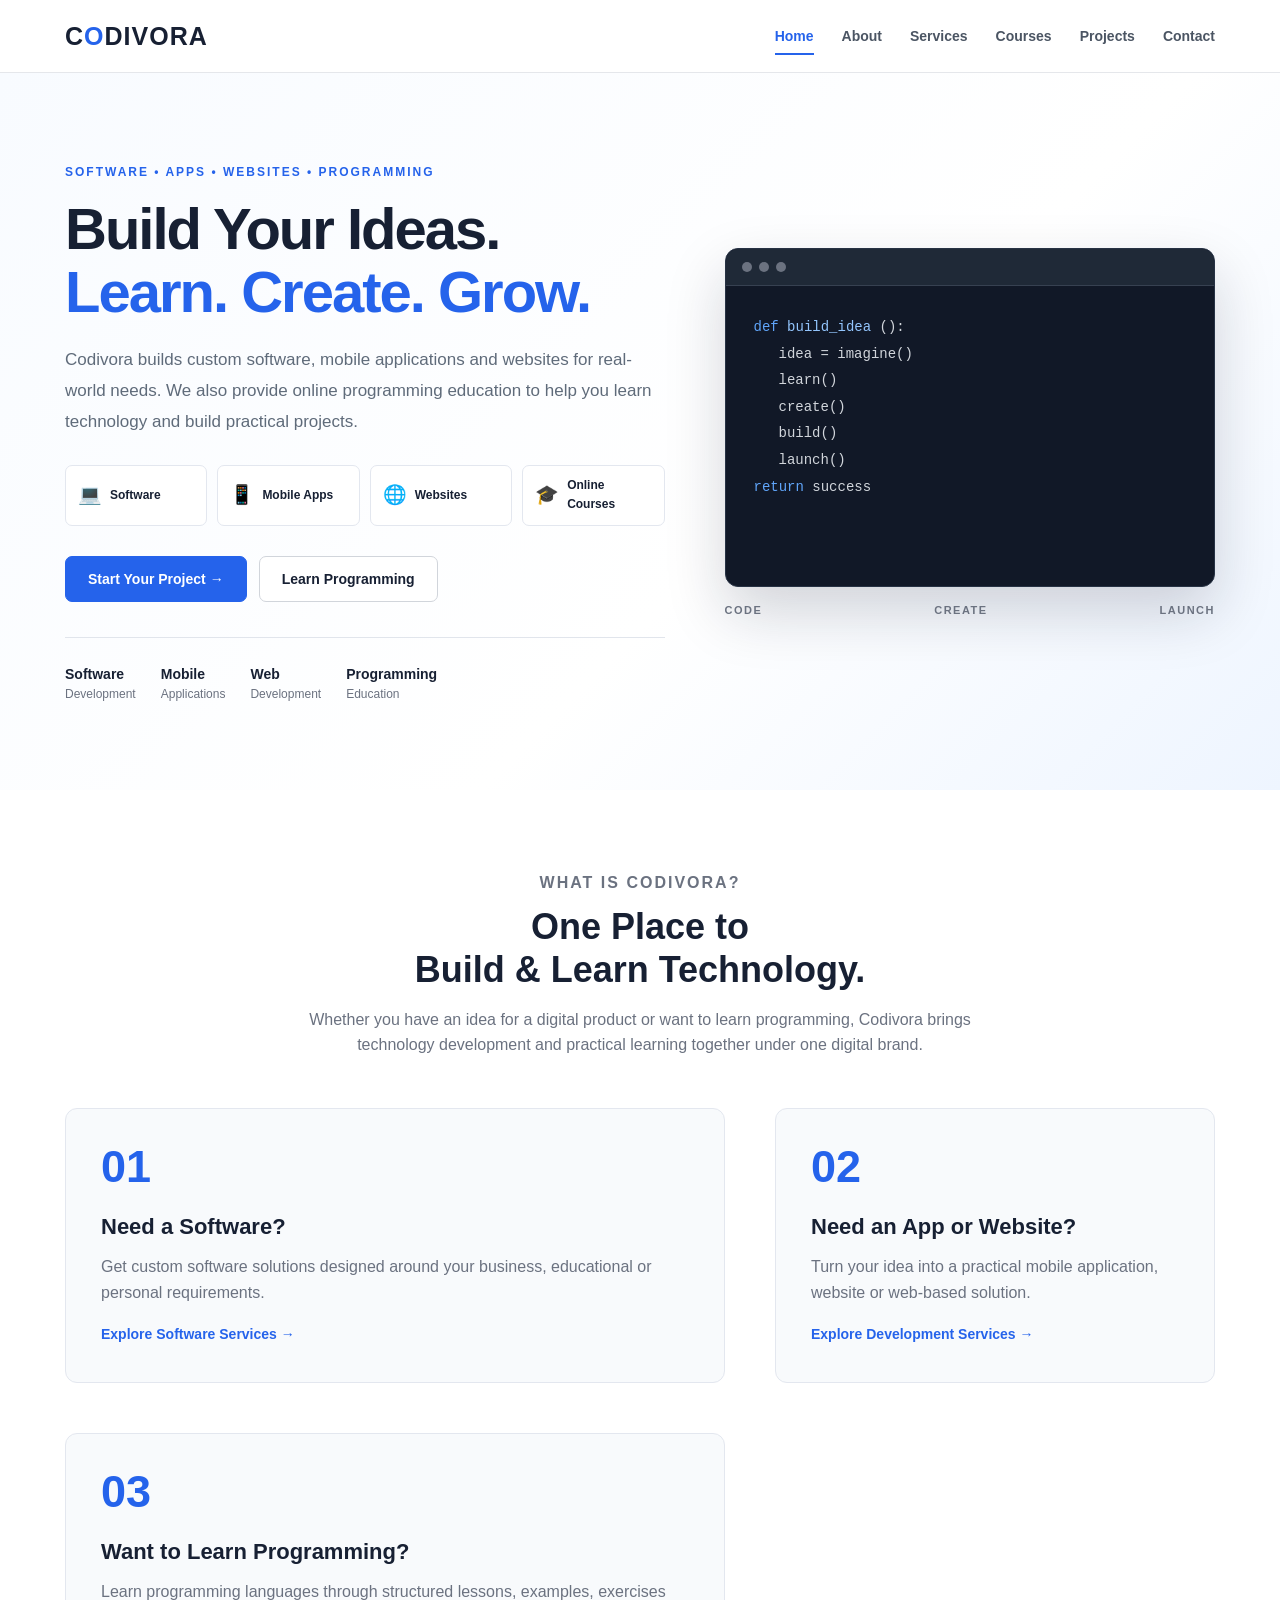
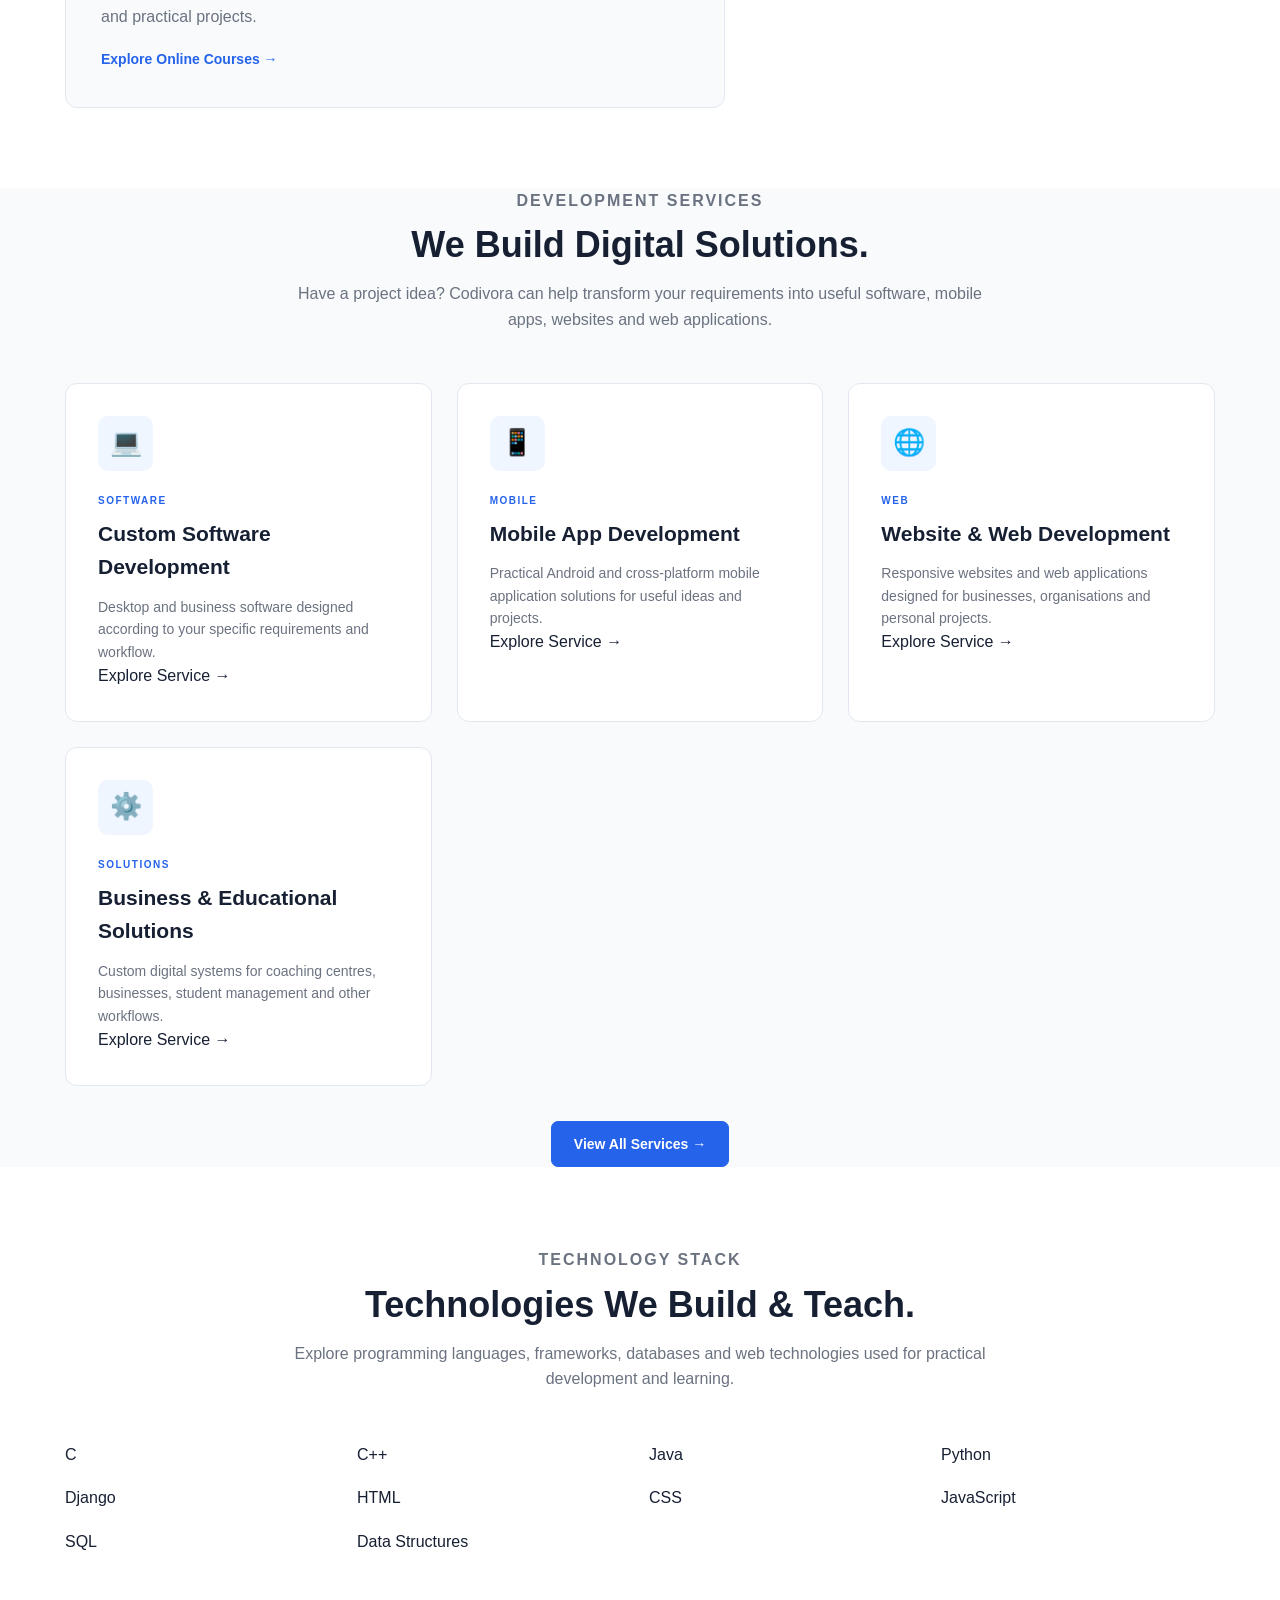
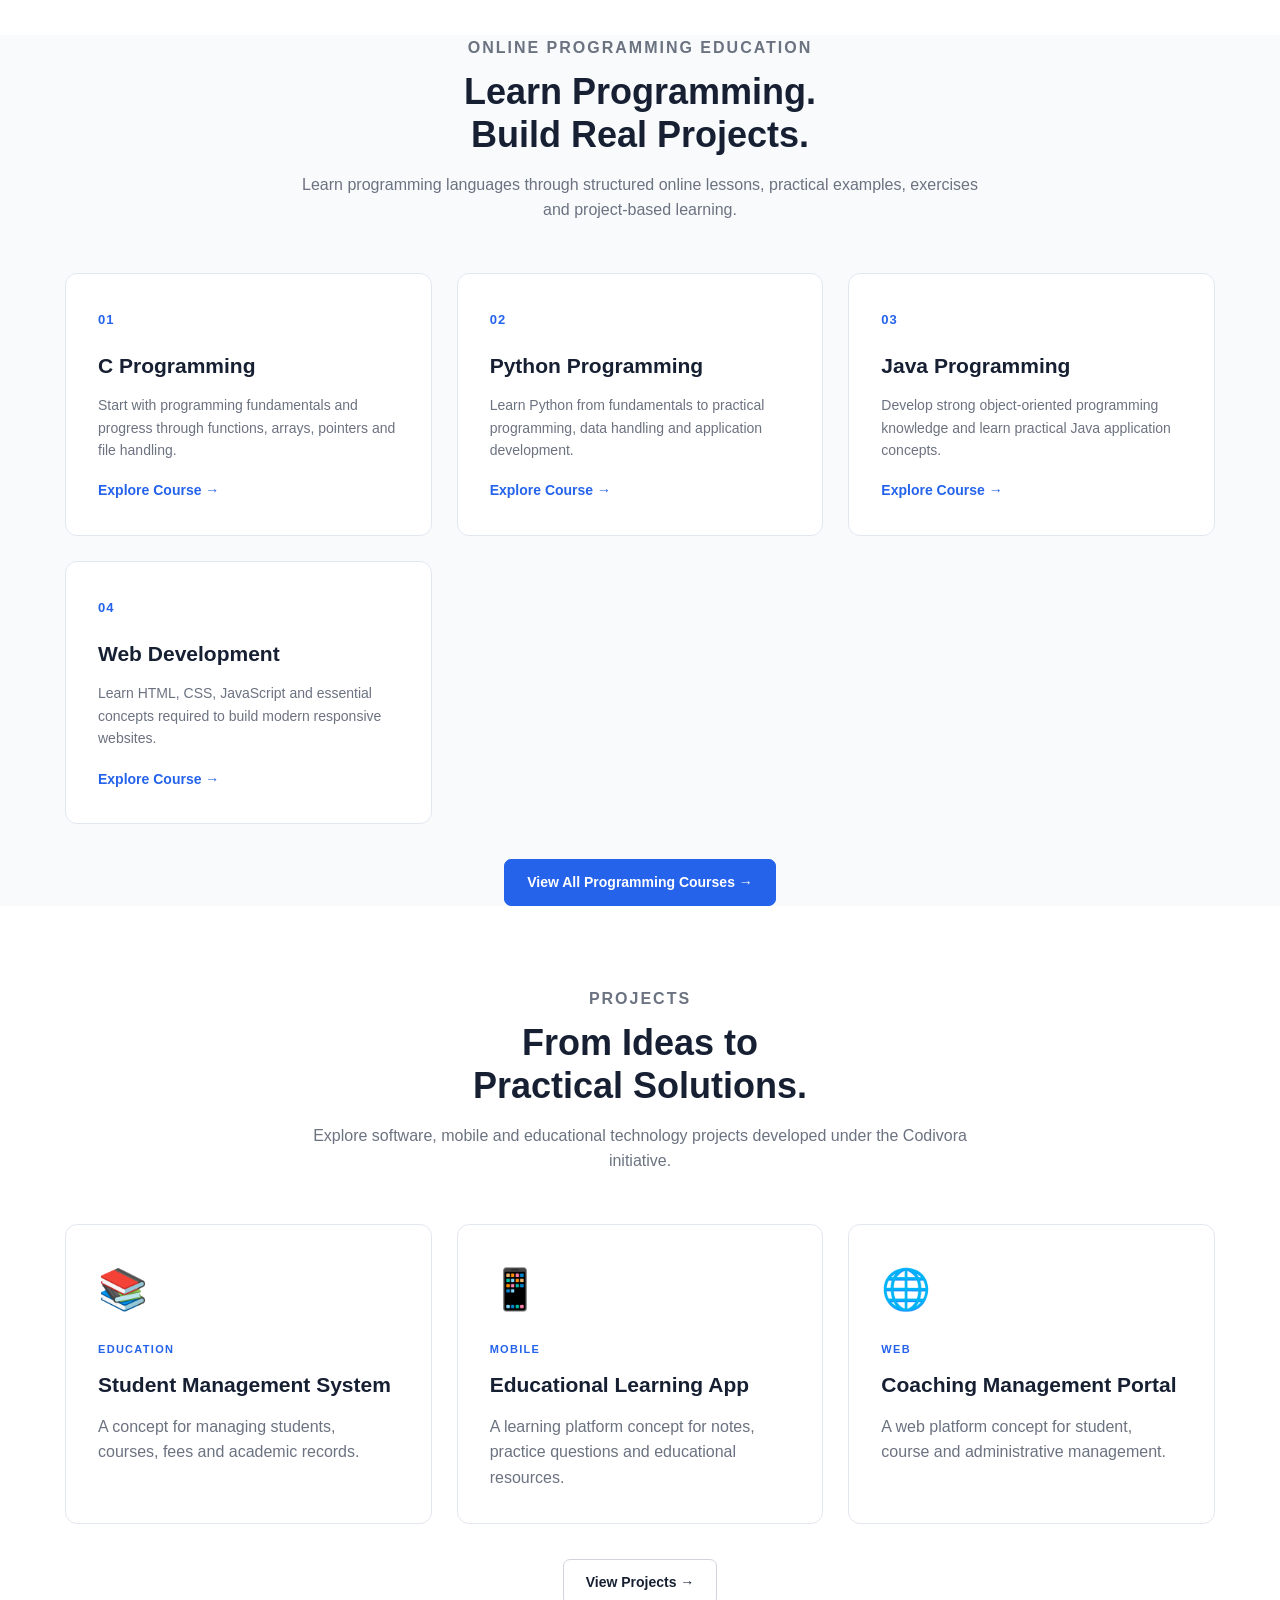
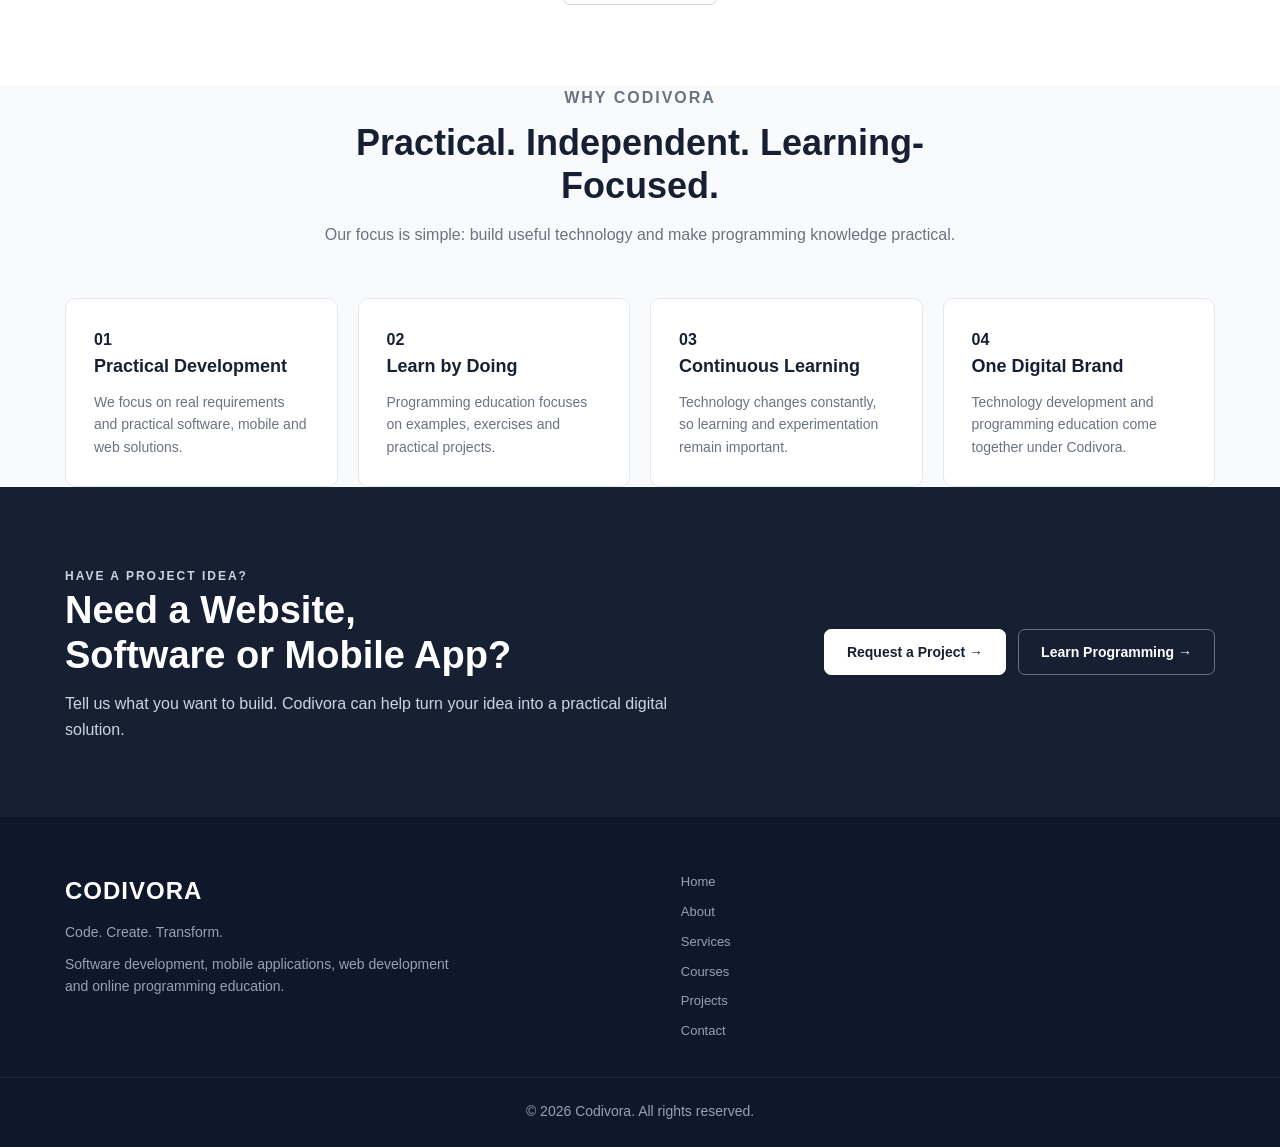
==== commit 749af21e: "Update index.html" ====
--- a/index.html
+++ b/index.html
@@ -3,6 +3,7 @@
 
 <head>
 
+    <link rel="icon" type="image/svg+xml" href="favicon.svg">
     <meta charset="UTF-8">
 
     <meta name="viewport"
--- a/css/style.css
+++ b/css/style.css
@@ -1,12 +1,12 @@
 /* =========================================================
    CODIVORA
-   Main Stylesheet
-   Home | About | Services | Courses | Projects | Contact
-   ========================================================= */
-
-
-/* =========================================================
-   RESET
+   COMPLETE MERGED STYLE SHEET
+   Software • Mobile Apps • Websites • Programming Education
+   ========================================================= */
+
+
+/* =========================================================
+   1. RESET & GLOBAL
    ========================================================= */
 
 * {
@@ -39,8 +39,8 @@
 
 button,
 input,
-select,
-textarea {
+textarea,
+select {
     font-family: inherit;
 }
 
@@ -54,31 +54,67 @@
     margin: 0 auto;
 }
 
-
-/* =========================================================
-   HEADER / NAVBAR
+.section {
+    padding: 80px 0;
+}
+
+.section-heading {
+    max-width: 700px;
+    margin: 0 auto 50px;
+    text-align: center;
+}
+
+.section-heading .section-label {
+    margin-bottom: 10px;
+}
+
+.section-label {
+    display: inline-block;
+    color: #2563eb;
+    font-size: 12px;
+    font-weight: 800;
+    letter-spacing: 2px;
+    text-transform: uppercase;
+}
+
+.section-heading h2 {
+    font-size: 36px;
+    line-height: 1.2;
+    margin-bottom: 15px;
+    color: #172033;
+}
+
+.section-heading p {
+    color: #6b7280;
+    font-size: 16px;
+}
+
+
+/* =========================================================
+   2. HEADER / NAVBAR
    ========================================================= */
 
 .header {
-    background: #ffffff;
-    border-bottom: 1px solid #eeeeee;
     position: sticky;
     top: 0;
     z-index: 1000;
+    background: rgba(255, 255, 255, 0.97);
+    border-bottom: 1px solid #e5e7eb;
+    backdrop-filter: blur(10px);
 }
 
 .navbar {
-    min-height: 75px;
+    min-height: 72px;
     display: flex;
     align-items: center;
     justify-content: space-between;
-    gap: 30px;
 }
 
 .logo {
     font-size: 25px;
-    font-weight: 800;
-    letter-spacing: 2px;
+    font-weight: 900;
+    letter-spacing: 1px;
+    color: #172033;
 }
 
 .logo span {
@@ -93,10 +129,10 @@
 
 .nav-menu a {
     position: relative;
-    font-size: 15px;
+    color: #4b5563;
+    font-size: 14px;
     font-weight: 600;
-    color: #172033;
-    padding: 5px 0;
+    padding: 8px 0;
     transition: 0.3s ease;
 }
 
@@ -125,73 +161,151 @@
     display: none;
     border: none;
     background: transparent;
+    font-size: 27px;
     color: #172033;
-    font-size: 27px;
-    line-height: 1;
-}
-
-
-/* =========================================================
-   GENERAL HERO
+}
+
+
+/* =========================================================
+   3. HERO SECTION
    ========================================================= */
 
 .hero {
-    background: #f7f9fc;
-    padding: 100px 0;
+    background: linear-gradient(135deg, #f8fbff 0%, #ffffff 60%, #eef5ff 100%);
+    padding: 90px 0 85px;
+    overflow: hidden;
 }
 
 .hero-content {
+    display: grid;
+    grid-template-columns: 1.1fr 0.9fr;
+    align-items: center;
+    gap: 60px;
+}
+
+.hero-text {
+    max-width: 650px;
+}
+
+.hero-small {
+    color: #2563eb;
+    font-size: 12px;
+    font-weight: 800;
+    letter-spacing: 2px;
+    margin-bottom: 16px;
+}
+
+.hero h1 {
+    font-size: 58px;
+    line-height: 1.08;
+    letter-spacing: -2px;
+    color: #172033;
+    margin-bottom: 22px;
+}
+
+.hero h1 span {
+    color: #2563eb;
+}
+
+.hero-description {
+    max-width: 620px;
+    color: #5f6b7a;
+    font-size: 17px;
+    line-height: 1.8;
+    margin-bottom: 28px;
+}
+
+.hero-buttons {
     display: flex;
     align-items: center;
-    justify-content: space-between;
-    gap: 60px;
-}
-
-.hero-text {
+    gap: 12px;
+    flex-wrap: wrap;
+    margin-bottom: 25px;
+}
+
+
+/* =========================================================
+   4. HERO SERVICE HIGHLIGHTS
+   ========================================================= */
+
+.hero-services {
+    display: grid;
+    grid-template-columns: repeat(4, 1fr);
+    gap: 10px;
+    margin-bottom: 30px;
     max-width: 620px;
 }
 
-.hero-small,
-.section-label {
-    color: #2563eb;
+.hero-service-item {
+    display: flex;
+    align-items: center;
+    gap: 8px;
+    padding: 10px 12px;
+    background: #ffffff;
+    border: 1px solid #e3e7ef;
+    border-radius: 7px;
     font-size: 13px;
-    font-weight: 800;
-    letter-spacing: 2px;
-    margin-bottom: 15px;
-}
-
-.hero h1 {
-    font-size: 56px;
-    line-height: 1.15;
-    margin-bottom: 25px;
-}
-
-.hero h1 span {
-    color: #2563eb;
-}
-
-.hero-description {
-    color: #5c6678;
-    font-size: 18px;
-    max-width: 570px;
-    margin-bottom: 35px;
-}
-
-.hero-buttons {
+    transition: 0.3s ease;
+}
+
+.hero-service-item:hover {
+    border-color: #2563eb;
+    transform: translateY(-2px);
+    box-shadow: 0 7px 18px rgba(0, 0, 0, 0.06);
+}
+
+.hero-service-item span {
+    font-size: 19px;
+}
+
+.hero-service-item strong {
+    font-size: 12px;
+    color: #172033;
+}
+
+
+/* =========================================================
+   5. HERO TRUST
+   ========================================================= */
+
+.hero-trust {
     display: flex;
-    gap: 15px;
     flex-wrap: wrap;
-}
-
-
-/* =========================================================
-   BUTTONS
+    gap: 25px;
+    margin-top: 35px;
+    padding-top: 25px;
+    border-top: 1px solid #e1e5ec;
+}
+
+.hero-trust > div {
+    display: flex;
+    flex-direction: column;
+}
+
+.hero-trust strong {
+    font-size: 14px;
+    color: #172033;
+}
+
+.hero-trust span {
+    font-size: 12px;
+    color: #6b7280;
+}
+
+
+/* =========================================================
+   6. BUTTONS
    ========================================================= */
 
 .btn {
-    display: inline-block;
-    padding: 13px 25px;
+    display: inline-flex;
+    align-items: center;
+    justify-content: center;
+    min-height: 45px;
+    padding: 11px 22px;
     border-radius: 7px;
+    border: 1px solid transparent;
+    font-size: 14px;
     font-weight: 700;
     transition: 0.3s ease;
 }
@@ -199,76 +313,82 @@
 .primary-btn {
     background: #2563eb;
     color: #ffffff;
+    border-color: #2563eb;
 }
 
 .primary-btn:hover {
     background: #1d4ed8;
+    border-color: #1d4ed8;
     transform: translateY(-2px);
-    box-shadow: 0 8px 20px rgba(37, 99, 235, 0.20);
+    box-shadow: 0 8px 20px rgba(37, 99, 235, 0.2);
 }
 
 .secondary-btn {
-    border: 1px solid #2563eb;
-    color: #2563eb;
-    background: transparent;
+    background: #ffffff;
+    color: #172033;
+    border-color: #d1d5db;
 }
 
 .secondary-btn:hover {
-    background: #2563eb;
-    color: #ffffff;
+    border-color: #2563eb;
+    color: #2563eb;
     transform: translateY(-2px);
 }
 
 .light-btn {
     background: #ffffff;
     color: #172033;
-    white-space: nowrap;
+    border-color: #ffffff;
 }
 
 .light-btn:hover {
-    background: #eaf1ff;
+    background: transparent;
+    color: #ffffff;
     transform: translateY(-2px);
 }
 
 
 /* =========================================================
-   HERO CODE WINDOW
+   7. HERO CODE WINDOW
    ========================================================= */
 
 .hero-card {
-    width: 430px;
-    max-width: 100%;
+    width: 100%;
+    max-width: 500px;
+    margin-left: auto;
 }
 
 .code-window {
+    overflow: hidden;
     background: #111827;
-    border-radius: 12px;
-    overflow: hidden;
-    box-shadow: 0 20px 50px rgba(0, 0, 0, 0.15);
+    border-radius: 13px;
+    border: 1px solid #273244;
+    box-shadow: 0 25px 60px rgba(15, 23, 42, 0.18);
 }
 
 .window-header {
-    height: 42px;
-    background: #1f2937;
     display: flex;
     align-items: center;
     gap: 7px;
-    padding-left: 15px;
+    padding: 13px 16px;
+    background: #1f2937;
+    border-bottom: 1px solid #374151;
 }
 
 .window-header span {
-    width: 11px;
-    height: 11px;
-    background: #9ca3af;
+    width: 10px;
+    height: 10px;
     border-radius: 50%;
+    background: #6b7280;
 }
 
 .code-content {
-    padding: 35px;
-    font-family: Consolas, "Courier New", monospace;
-    font-size: 17px;
-    line-height: 2;
-    color: #e5e7eb;
+    padding: 28px;
+    min-height: 300px;
+    color: #d1d5db;
+    font-family: "Courier New", monospace;
+    font-size: 14px;
+    line-height: 1.9;
 }
 
 .keyword {
@@ -276,686 +396,604 @@
 }
 
 .function {
-    color: #fbbf24;
+    color: #93c5fd;
 }
 
 .indent {
-    padding-left: 35px;
-}
-
-
-/* =========================================================
-   GENERAL SECTION
-   ========================================================= */
-
-.section {
-    padding: 90px 0;
-}
-
-.section-heading {
-    text-align: center;
-    max-width: 700px;
-    margin: 0 auto 50px;
-}
-
-.section-heading h2 {
+    padding-left: 25px;
+}
+
+.hero-card-caption {
+    display: flex;
+    justify-content: space-between;
+    gap: 10px;
+    margin-top: 15px;
+}
+
+.hero-card-caption span {
+    font-size: 11px;
+    font-weight: 800;
+    letter-spacing: 1.5px;
+    color: #6b7280;
+}
+
+
+/* =========================================================
+   8. INTRODUCTION SECTION
+   ========================================================= */
+
+.intro-grid {
+    display: grid;
+    grid-template-columns: 1.2fr 0.8fr;
+    gap: 50px;
+    align-items: start;
+}
+
+.intro-content h2 {
     font-size: 38px;
     line-height: 1.2;
+    margin-bottom: 20px;
+}
+
+.intro-content p {
+    color: #667085;
     margin-bottom: 15px;
 }
 
-.section-heading p:not(.section-label) {
-    color: #6b7280;
-}
-
-
-/* =========================================================
-   HOME - INTRO
-   ========================================================= */
-
-.intro-grid {
+.intro-card {
+    padding: 35px;
+    border: 1px solid #e3e7ef;
+    border-radius: 12px;
+    background: #f8fafc;
+}
+
+.intro-number {
+    font-size: 45px;
+    line-height: 1;
+    color: #2563eb;
+    font-weight: 900;
+    margin-bottom: 20px;
+}
+
+.intro-card h3 {
+    font-size: 22px;
+    margin-bottom: 10px;
+}
+
+.intro-card p {
+    color: #6b7280;
+}
+
+.card-link {
+    display: inline-block;
+    margin-top: 18px;
+    color: #2563eb;
+    font-size: 14px;
+    font-weight: 700;
+    transition: 0.3s ease;
+}
+
+.card-link:hover {
+    color: #1d4ed8;
+    transform: translateX(3px);
+}
+
+
+/* =========================================================
+   9. SERVICES
+   ========================================================= */
+
+.services-grid {
     display: grid;
     grid-template-columns: repeat(3, 1fr);
     gap: 25px;
 }
 
-.intro-card {
-    padding: 30px;
-    border: 1px solid #e3e7ef;
+.service-card {
+    padding: 32px;
+    background: #ffffff;
+    border: 1px solid #e3e7ef;
+    border-radius: 12px;
+    transition: 0.3s ease;
+}
+
+.service-card:hover {
+    transform: translateY(-6px);
+    border-color: #cbd5e1;
+    box-shadow: 0 15px 35px rgba(15, 23, 42, 0.08);
+}
+
+.service-icon {
+    width: 55px;
+    height: 55px;
+    display: flex;
+    align-items: center;
+    justify-content: center;
+    margin-bottom: 22px;
     border-radius: 10px;
+    background: #eff6ff;
+    font-size: 26px;
+}
+
+.service-card h3 {
+    font-size: 21px;
+    margin-bottom: 12px;
+}
+
+.service-card p {
+    color: #6b7280;
+    font-size: 14px;
+}
+
+.service-tag {
+    display: block;
+    color: #2563eb;
+    font-size: 10px;
+    font-weight: 800;
+    letter-spacing: 1.5px;
+    margin-bottom: 8px;
+}
+
+
+/* =========================================================
+   10. TECHNOLOGY SECTION
+   ========================================================= */
+
+.technology-section {
+    background: #f8fafc;
+}
+
+.technology-grid {
+    display: grid;
+    grid-template-columns: repeat(4, 1fr);
+    gap: 18px;
+}
+
+.technology-item {
+    padding: 25px 20px;
     background: #ffffff;
+    border: 1px solid #e3e7ef;
+    border-radius: 10px;
+    text-align: center;
     transition: 0.3s ease;
 }
 
-.intro-card:hover {
-    transform: translateY(-5px);
-    box-shadow: 0 12px 30px rgba(0, 0, 0, 0.08);
-}
-
-.intro-number {
-    color: #2563eb;
-    font-size: 14px;
-    font-weight: 800;
-    margin-bottom: 15px;
-}
-
-.intro-card h3 {
-    margin-bottom: 10px;
-}
-
-.intro-card p {
-    color: #6b7280;
-}
-
-
-/* =========================================================
-   SERVICES - HOME
-   ========================================================= */
-
-.services-grid {
-    display: grid;
-    grid-template-columns: repeat(4, 1fr);
-    gap: 20px;
-}
-
-.service-card {
-    padding: 30px;
-    border: 1px solid #e7eaf0;
-    border-radius: 10px;
-    background: #ffffff;
-    transition: 0.3s ease;
-}
-
-.service-card:hover {
-    transform: translateY(-5px);
-    box-shadow: 0 12px 30px rgba(0, 0, 0, 0.08);
-}
-
-.service-icon {
-    font-size: 35px;
-    margin-bottom: 20px;
-}
-
-.service-card h3 {
-    margin-bottom: 12px;
-}
-
-.service-card p {
-    color: #6b7280;
-    margin-bottom: 20px;
-}
-
-.service-card a {
-    color: #2563eb;
-    font-weight: 700;
-    transition: 0.3s ease;
-}
-
-.service-card a:hover {
-    color: #1d4ed8;
-}
-
-
-/* =========================================================
-   TECHNOLOGY SECTION
-   ========================================================= */
-
-.technology-section {
-    padding: 80px 0;
-    background: #f7f9fc;
-}
-
-.technology-grid {
-    display: flex;
-    flex-wrap: wrap;
-    justify-content: center;
-    gap: 15px;
-}
-
-.technology-grid div {
-    background: #ffffff;
-    padding: 14px 22px;
-    border: 1px solid #e3e7ef;
-    border-radius: 7px;
-    font-weight: 700;
-    transition: 0.3s ease;
-}
-
-.technology-grid div:hover {
+.technology-item:hover {
+    transform: translateY(-4px);
     border-color: #2563eb;
-    color: #2563eb;
-    transform: translateY(-3px);
-}
-
-
-/* =========================================================
-   WHY CODIVORA
-   ========================================================= */
-
-.why-grid {
-    display: grid;
-    grid-template-columns: repeat(4, 1fr);
-    gap: 20px;
-}
-
-.why-card {
-    padding: 30px;
-    border: 1px solid #e3e7ef;
-    border-radius: 10px;
-    background: #ffffff;
-    transition: 0.3s ease;
-}
-
-.why-card:hover {
-    transform: translateY(-5px);
-    box-shadow: 0 12px 30px rgba(0, 0, 0, 0.08);
-}
-
-.why-card strong {
-    color: #2563eb;
-    font-size: 14px;
-}
-
-.why-card h3 {
-    margin: 18px 0 10px;
-}
-
-.why-card p {
-    color: #6b7280;
-}
-
-
-/* =========================================================
-   COURSES - HOME
+}
+
+.technology-item h3 {
+    font-size: 17px;
+    margin-bottom: 5px;
+}
+
+.technology-item p {
+    font-size: 12px;
+    color: #6b7280;
+}
+
+
+/* =========================================================
+   11. COURSES
    ========================================================= */
 
 .course-grid {
     display: grid;
-    grid-template-columns: repeat(4, 1fr);
-    gap: 20px;
+    grid-template-columns: repeat(3, 1fr);
+    gap: 25px;
 }
 
 .course-card {
-    padding: 28px;
-    border-radius: 10px;
-    background: #f7f9fc;
-    border: 1px solid #e3e7ef;
-    transition: 0.3s ease;
-}
-
-.course-card:hover {
-    transform: translateY(-5px);
-    box-shadow: 0 12px 30px rgba(0, 0, 0, 0.07);
-}
-
-.course-card h3 {
-    margin-bottom: 12px;
-}
-
-.course-card p {
-    color: #6b7280;
-}
-
-.center-button {
-    text-align: center;
-    margin-top: 40px;
-}
-
-
-/* =========================================================
-   GENERAL PAGE HERO
-   ========================================================= */
-
-.page-hero {
-    background: #f7f9fc;
-    padding: 90px 0;
-    text-align: center;
-}
-
-.page-hero h1 {
-    font-size: 50px;
-    line-height: 1.2;
-    margin-bottom: 20px;
-}
-
-.page-hero > div > p:last-child {
-    max-width: 650px;
-    margin: auto;
-    color: #6b7280;
-    font-size: 18px;
-}
-
-
-/* =========================================================
-   ABOUT PAGE
-   ========================================================= */
-
-.about-grid {
-    display: grid;
-    grid-template-columns: 1.3fr 0.7fr;
-    gap: 70px;
-    align-items: center;
-}
-
-.about-text h2 {
-    font-size: 38px;
-    line-height: 1.2;
-    margin-bottom: 25px;
-}
-
-.about-text p {
-    color: #5f6979;
-    margin-bottom: 20px;
-}
-
-.about-card {
-    background: #f7f9fc;
-    border: 1px solid #e5e9f0;
-    padding: 45px;
-    border-radius: 12px;
-}
-
-.about-card-icon {
-    font-family: Consolas, monospace;
-    font-size: 45px;
-    font-weight: bold;
-    color: #2563eb;
-    margin-bottom: 20px;
-}
-
-.about-card h3 {
-    font-size: 25px;
-    margin-bottom: 15px;
-}
-
-.about-card p {
-    color: #6b7280;
-}
-
-
-/* =========================================================
-   ABOUT - FOCUS
-   ========================================================= */
-
-.focus-grid {
-    display: grid;
-    grid-template-columns: repeat(4, 1fr);
-    gap: 20px;
-}
-
-.focus-card {
-    background: #ffffff;
-    border: 1px solid #e3e7ef;
-    padding: 30px;
-    border-radius: 10px;
-    transition: 0.3s ease;
-}
-
-.focus-card:hover {
-    transform: translateY(-5px);
-    box-shadow: 0 12px 30px rgba(0, 0, 0, 0.08);
-}
-
-.focus-card span {
-    color: #2563eb;
-    font-weight: 800;
-    font-size: 14px;
-}
-
-.focus-card h3 {
-    margin: 20px 0 12px;
-}
-
-.focus-card p {
-    color: #6b7280;
-}
-
-
-/* =========================================================
-   ABOUT - VISION
-   ========================================================= */
-
-.vision-section {
-    display: grid;
-    grid-template-columns: 0.8fr 1.2fr;
-    gap: 80px;
-    align-items: center;
-}
-
-.vision-section h2 {
-    font-size: 42px;
-    line-height: 1.2;
-}
-
-.vision-section p {
-    color: #5f6979;
-    margin-bottom: 20px;
-}
-
-
-/* =========================================================
-   SERVICES PAGE
-   ========================================================= */
-
-.service-detail-grid {
-    display: grid;
-    grid-template-columns: repeat(2, 1fr);
-    gap: 25px;
-}
-
-.service-detail-card {
     position: relative;
-    padding: 35px;
+    padding: 32px;
     border: 1px solid #e3e7ef;
     border-radius: 12px;
     background: #ffffff;
     transition: 0.3s ease;
 }
 
-.service-detail-card:hover {
+.course-card:hover {
     transform: translateY(-5px);
-    box-shadow: 0 15px 35px rgba(0, 0, 0, 0.08);
-    border-color: #d7e2fb;
-}
-
-.large-service-icon {
-    font-size: 42px;
-    margin-bottom: 18px;
-}
-
-.service-number {
-    display: block;
+    box-shadow: 0 14px 32px rgba(0, 0, 0, 0.08);
+}
+
+.course-number {
+    display: inline-block;
     color: #2563eb;
     font-size: 13px;
     font-weight: 800;
     letter-spacing: 1px;
+    margin-bottom: 18px;
+}
+
+.course-card h3 {
+    font-size: 21px;
+    margin-bottom: 12px;
+}
+
+.course-card p {
+    color: #6b7280;
+    font-size: 14px;
+}
+
+.course-card a {
+    display: inline-block;
+    margin-top: 18px;
+    color: #2563eb;
+    font-weight: 700;
+    font-size: 14px;
+    transition: 0.3s ease;
+}
+
+.course-card a:hover {
+    color: #1d4ed8;
+    transform: translateX(3px);
+}
+
+.center-button {
+    text-align: center;
+    margin-top: 35px;
+}
+
+
+/* =========================================================
+   12. WHY CODIVORA
+   ========================================================= */
+
+.why-grid {
+    display: grid;
+    grid-template-columns: repeat(4, 1fr);
+    gap: 20px;
+}
+
+.why-card {
+    padding: 28px;
+    border: 1px solid #e3e7ef;
+    border-radius: 10px;
+    background: #ffffff;
+}
+
+.why-card h3 {
+    font-size: 18px;
     margin-bottom: 10px;
 }
 
-.service-detail-card h3 {
-    font-size: 25px;
-    line-height: 1.3;
-    margin-bottom: 15px;
-}
-
-.service-detail-card > p {
-    color: #667085;
-    margin-bottom: 22px;
-}
-
-.service-detail-card ul {
-    list-style: none;
-    padding: 0;
-}
-
-.service-detail-card li {
-    position: relative;
-    padding-left: 22px;
-    margin-bottom: 10px;
-    color: #4b5563;
-}
-
-.service-detail-card li::before {
-    content: "✓";
-    position: absolute;
-    left: 0;
-    color: #2563eb;
-    font-weight: bold;
-}
-
-
-/* =========================================================
-   SERVICES - TECHNOLOGY STACK
-   ========================================================= */
-
-.tech-stack-grid {
-    display: grid;
-    grid-template-columns: repeat(4, 1fr);
-    gap: 18px;
-}
-
-.tech-stack-item {
-    background: #ffffff;
-    border: 1px solid #e3e7ef;
-    border-radius: 10px;
-    padding: 22px;
-    text-align: center;
-    transition: 0.3s ease;
-}
-
-.tech-stack-item:hover {
-    transform: translateY(-4px);
-    box-shadow: 0 10px 25px rgba(0, 0, 0, 0.07);
-    border-color: #cfdcf7;
-}
-
-.tech-stack-item strong {
-    display: block;
-    font-size: 20px;
-    margin-bottom: 7px;
-}
-
-.tech-stack-item span {
+.why-card p {
     color: #6b7280;
     font-size: 14px;
 }
 
 
 /* =========================================================
-   DEVELOPMENT PROCESS
-   ========================================================= */
-
-.process-grid {
+   13. HOME PROJECT GRID
+   ========================================================= */
+
+.home-project-grid {
     display: grid;
     grid-template-columns: repeat(3, 1fr);
     gap: 25px;
 }
 
-.process-card {
-    padding: 30px;
-    border: 1px solid #e3e7ef;
-    border-radius: 10px;
-    background: #ffffff;
-    transition: 0.3s ease;
-}
-
-.process-card:hover {
-    transform: translateY(-4px);
-    box-shadow: 0 12px 30px rgba(0, 0, 0, 0.07);
-}
-
-.process-number {
-    display: inline-flex;
-    align-items: center;
-    justify-content: center;
-    width: 42px;
-    height: 42px;
-    border-radius: 50%;
-    background: #f0f5ff;
-    color: #2563eb;
-    font-weight: 800;
-    margin-bottom: 20px;
-}
-
-.process-card h3 {
-    margin-bottom: 10px;
-}
-
-.process-card p {
-    color: #6b7280;
-}
-
-
-/* =========================================================
-   COURSES PAGE
-   ========================================================= */
-
-.course-detail-grid {
-    display: grid;
-    grid-template-columns: repeat(2, 1fr);
-    gap: 25px;
-}
-
-.course-detail-card {
-    padding: 35px;
+.home-project-card {
+    padding: 32px;
     border: 1px solid #e3e7ef;
     border-radius: 12px;
     background: #ffffff;
     transition: 0.3s ease;
 }
 
-.course-detail-card:hover {
+.home-project-card:hover {
     transform: translateY(-5px);
-    box-shadow: 0 15px 35px rgba(0, 0, 0, 0.08);
+    box-shadow: 0 14px 32px rgba(0, 0, 0, 0.08);
+}
+
+.home-project-icon {
+    font-size: 40px;
+    margin-bottom: 20px;
+}
+
+.home-project-card > span {
+    display: block;
+    color: #2563eb;
+    font-size: 11px;
+    font-weight: 800;
+    letter-spacing: 1.3px;
+    margin-bottom: 10px;
+}
+
+.home-project-card h3 {
+    font-size: 21px;
+    margin-bottom: 12px;
+}
+
+.home-project-card p {
+    color: #6b7280;
+}
+
+
+/* =========================================================
+   14. PAGE HERO
+   ========================================================= */
+
+.page-hero {
+    padding: 80px 0;
+    text-align: center;
+    background: linear-gradient(135deg, #f8fbff, #eef5ff);
+}
+
+.page-hero h1 {
+    font-size: 48px;
+    line-height: 1.15;
+    margin-bottom: 15px;
+}
+
+.page-hero p {
+    max-width: 700px;
+    margin: 0 auto;
+    color: #6b7280;
+    font-size: 16px;
+}
+
+
+/* =========================================================
+   15. ABOUT PAGE
+   ========================================================= */
+
+.about-grid {
+    display: grid;
+    grid-template-columns: 1.1fr 0.9fr;
+    gap: 55px;
+    align-items: center;
+}
+
+.about-text h2 {
+    font-size: 36px;
+    margin-bottom: 18px;
+}
+
+.about-text p {
+    color: #6b7280;
+    margin-bottom: 15px;
+}
+
+.about-card {
+    padding: 35px;
+    border-radius: 12px;
+    background: #f8fafc;
+    border: 1px solid #e3e7ef;
+}
+
+.about-card h3 {
+    font-size: 23px;
+    margin-bottom: 15px;
+}
+
+.about-card p {
+    color: #6b7280;
+}
+
+.focus-grid {
+    display: grid;
+    grid-template-columns: repeat(3, 1fr);
+    gap: 25px;
+}
+
+.focus-card {
+    padding: 30px;
+    border: 1px solid #e3e7ef;
+    border-radius: 12px;
+}
+
+.focus-card h3 {
+    margin-bottom: 10px;
+}
+
+.focus-card p {
+    color: #6b7280;
+}
+
+.vision-section {
+    background: #f8fafc;
+}
+
+.vision-section .section-heading {
+    margin-bottom: 0;
+}
+
+
+/* =========================================================
+   16. SERVICES PAGE
+   ========================================================= */
+
+.service-detail-grid {
+    display: grid;
+    grid-template-columns: repeat(2, 1fr);
+    gap: 25px;
+}
+
+.service-detail-card {
+    padding: 35px;
+    border: 1px solid #e3e7ef;
+    border-radius: 12px;
+    background: #ffffff;
+}
+
+.large-service-icon {
+    font-size: 42px;
+    margin-bottom: 20px;
+}
+
+.service-number {
+    display: block;
+    color: #2563eb;
+    font-size: 12px;
+    font-weight: 800;
+    letter-spacing: 1.5px;
+    margin-bottom: 8px;
+}
+
+.service-detail-card h3 {
+    font-size: 24px;
+    margin-bottom: 12px;
+}
+
+.service-detail-card p {
+    color: #6b7280;
+}
+
+.tech-stack-grid {
+    display: grid;
+    grid-template-columns: repeat(4, 1fr);
+    gap: 18px;
+}
+
+.tech-stack-item {
+    padding: 25px;
+    text-align: center;
+    border: 1px solid #e3e7ef;
+    border-radius: 10px;
+    background: #ffffff;
+}
+
+.tech-stack-item h3 {
+    font-size: 17px;
+    margin-bottom: 5px;
+}
+
+.tech-stack-item p {
+    color: #6b7280;
+    font-size: 12px;
+}
+
+.process-grid {
+    display: grid;
+    grid-template-columns: repeat(4, 1fr);
+    gap: 20px;
+}
+
+.process-card {
+    padding: 25px;
+    border: 1px solid #e3e7ef;
+    border-radius: 10px;
+}
+
+.process-number {
+    font-size: 30px;
+    font-weight: 900;
+    color: #2563eb;
+    margin-bottom: 12px;
+}
+
+.process-card h3 {
+    font-size: 18px;
+    margin-bottom: 8px;
+}
+
+.process-card p {
+    color: #6b7280;
+    font-size: 14px;
+}
+
+
+/* =========================================================
+   17. COURSES PAGE
+   ========================================================= */
+
+.course-detail-grid {
+    display: grid;
+    grid-template-columns: repeat(2, 1fr);
+    gap: 25px;
+}
+
+.course-detail-card {
+    padding: 35px;
+    border: 1px solid #e3e7ef;
+    border-radius: 12px;
+    background: #ffffff;
 }
 
 .course-icon {
-    width: 65px;
-    height: 65px;
+    font-size: 40px;
+    margin-bottom: 18px;
+}
+
+.course-level {
+    color: #2563eb;
+    font-size: 11px;
+    font-weight: 800;
+    letter-spacing: 1.5px;
+    margin-bottom: 8px;
+}
+
+.course-info h3 {
+    font-size: 24px;
+    margin-bottom: 12px;
+}
+
+.course-info p {
+    color: #6b7280;
+}
+
+.learning-grid {
+    display: grid;
+    grid-template-columns: repeat(3, 1fr);
+    gap: 20px;
+}
+
+.learning-card {
+    padding: 28px;
+    border: 1px solid #e3e7ef;
+    border-radius: 10px;
+}
+
+.learning-number {
+    font-size: 30px;
+    font-weight: 900;
+    color: #2563eb;
+    margin-bottom: 10px;
+}
+
+.learning-card h3 {
+    margin-bottom: 8px;
+}
+
+.learning-card p {
+    color: #6b7280;
+    font-size: 14px;
+}
+
+
+/* =========================================================
+   18. PROJECTS PAGE
+   ========================================================= */
+
+.project-grid {
+    display: grid;
+    grid-template-columns: repeat(3, 1fr);
+    gap: 25px;
+}
+
+.project-card {
+    overflow: hidden;
+    border: 1px solid #e3e7ef;
+    border-radius: 12px;
+    background: #ffffff;
+    transition: 0.3s ease;
+}
+
+.project-card:hover {
+    transform: translateY(-5px);
+    box-shadow: 0 15px 35px rgba(15, 23, 42, 0.08);
+}
+
+.project-visual {
+    min-height: 170px;
     display: flex;
     align-items: center;
     justify-content: center;
-    border-radius: 12px;
-    background: #f0f5ff;
-    color: #2563eb;
-    font-size: 22px;
-    font-weight: 800;
-    margin-bottom: 20px;
-}
-
-.course-level {
-    display: inline-block;
-    font-size: 11px;
-    font-weight: 800;
-    letter-spacing: 1px;
-    color: #2563eb;
-    margin-bottom: 10px;
-}
-
-.course-detail-card h3 {
-    font-size: 25px;
-    margin-bottom: 14px;
-}
-
-.course-detail-card > p {
-    color: #667085;
-    margin-bottom: 20px;
-}
-
-.course-info {
-    display: flex;
-    gap: 10px;
-    flex-wrap: wrap;
-    margin-bottom: 22px;
-}
-
-.course-info span {
-    padding: 7px 12px;
-    background: #f7f9fc;
-    border-radius: 5px;
-    font-size: 13px;
-    color: #5f6979;
-}
-
-.course-detail-card ul {
-    list-style: none;
-    padding: 0;
-}
-
-.course-detail-card li {
-    position: relative;
-    padding-left: 22px;
-    margin-bottom: 9px;
-    color: #4b5563;
-}
-
-.course-detail-card li::before {
-    content: "✓";
-    position: absolute;
-    left: 0;
-    color: #2563eb;
-    font-weight: bold;
-}
-
-
-/* =========================================================
-   LEARNING APPROACH
-   ========================================================= */
-
-.learning-grid {
-    display: grid;
-    grid-template-columns: repeat(4, 1fr);
-    gap: 20px;
-}
-
-.learning-card {
-    padding: 30px;
-    background: #ffffff;
-    border: 1px solid #e3e7ef;
-    border-radius: 10px;
-    transition: 0.3s ease;
-}
-
-.learning-card:hover {
-    transform: translateY(-5px);
-    box-shadow: 0 12px 30px rgba(0, 0, 0, 0.08);
-}
-
-.learning-number {
-    width: 42px;
-    height: 42px;
-    display: flex;
-    align-items: center;
-    justify-content: center;
-    border-radius: 50%;
-    background: #f0f5ff;
-    color: #2563eb;
-    font-weight: 800;
-    margin-bottom: 20px;
-}
-
-.learning-card h3 {
-    margin-bottom: 10px;
-}
-
-.learning-card p {
-    color: #6b7280;
-}
-
-
-/* =========================================================
-   PROJECTS PAGE
-   ========================================================= */
-
-.project-grid {
-    display: grid;
-    grid-template-columns: repeat(3, 1fr);
-    gap: 25px;
-}
-
-.project-card {
-    overflow: hidden;
-    border: 1px solid #e3e7ef;
-    border-radius: 12px;
-    background: #ffffff;
-    transition: 0.3s ease;
-}
-
-.project-card:hover {
-    transform: translateY(-6px);
-    box-shadow: 0 15px 35px rgba(0, 0, 0, 0.08);
-}
-
-.project-visual {
-    height: 180px;
-    display: flex;
-    align-items: center;
-    justify-content: center;
-    background: #f0f5ff;
-}
-
-.project-visual span {
-    font-size: 65px;
+    background: #eff6ff;
+    font-size: 55px;
 }
 
 .project-content {
@@ -965,155 +1003,99 @@
 .project-category {
     display: inline-block;
     color: #2563eb;
-    font-size: 11px;
+    font-size: 10px;
     font-weight: 800;
-    letter-spacing: 1.2px;
+    letter-spacing: 1.5px;
+    margin-bottom: 8px;
+}
+
+.project-content h3 {
+    font-size: 21px;
     margin-bottom: 10px;
 }
 
-.project-content h3 {
-    font-size: 22px;
-    margin-bottom: 12px;
-}
-
 .project-content p {
-    color: #667085;
-    margin-bottom: 20px;
+    color: #6b7280;
+    font-size: 14px;
 }
 
 .project-tech {
-    display: flex;
-    flex-wrap: wrap;
-    gap: 8px;
-    margin-bottom: 20px;
-}
-
-.project-tech span {
-    padding: 6px 10px;
-    background: #f7f9fc;
-    border: 1px solid #e5e9f0;
-    border-radius: 5px;
+    margin-top: 15px;
     font-size: 12px;
-    color: #5f6979;
+    color: #475569;
+    font-weight: 700;
 }
 
 .project-link {
-    color: #2563eb;
+    display: inline-block;
+    margin-top: 15px;
+    color: #2563eb;
+    font-size: 14px;
     font-weight: 700;
-    font-size: 14px;
-}
-
-
-/* =========================================================
-   PROJECT CATEGORIES
-   ========================================================= */
+}
 
 .project-category-grid {
     display: grid;
-    grid-template-columns: repeat(4, 1fr);
+    grid-template-columns: repeat(3, 1fr);
     gap: 20px;
 }
 
 .project-category-card {
     padding: 30px;
-    text-align: center;
-    background: #ffffff;
-    border: 1px solid #e3e7ef;
-    border-radius: 10px;
-    transition: 0.3s ease;
-}
-
-.project-category-card:hover {
-    transform: translateY(-5px);
-    box-shadow: 0 12px 30px rgba(0, 0, 0, 0.07);
-}
-
-.project-category-card > div {
-    font-size: 40px;
+    border: 1px solid #e3e7ef;
+    border-radius: 12px;
+}
+
+.project-category-card h3 {
+    margin-bottom: 10px;
+}
+
+.project-category-card p {
+    color: #6b7280;
+}
+
+.future-project {
+    background: #f8fafc;
+}
+
+
+/* =========================================================
+   19. CONTACT PAGE
+   ========================================================= */
+
+.contact-grid {
+    display: grid;
+    grid-template-columns: 0.8fr 1.2fr;
+    gap: 45px;
+    align-items: start;
+}
+
+.contact-information h2 {
+    font-size: 32px;
     margin-bottom: 15px;
 }
 
-.project-category-card h3 {
-    margin-bottom: 8px;
-}
-
-.project-category-card p {
-    color: #6b7280;
-    font-size: 14px;
-}
-
-
-/* =========================================================
-   FUTURE PROJECT
-   ========================================================= */
-
-.future-project {
-    display: flex;
-    justify-content: space-between;
-    align-items: center;
-    gap: 40px;
-    padding: 55px;
-    background: #f7f9fc;
-    border: 1px solid #e3e7ef;
-    border-radius: 12px;
-}
-
-.future-project h2 {
-    font-size: 38px;
-    line-height: 1.2;
-    margin-bottom: 18px;
-}
-
-.future-project p:not(.section-label) {
-    max-width: 650px;
-    color: #667085;
-}
-
-
-/* =========================================================
-   CONTACT PAGE
-   ========================================================= */
-
-.contact-grid {
-    display: grid;
-    grid-template-columns: 0.85fr 1.15fr;
-    gap: 70px;
-    align-items: start;
-}
-
-.contact-information h2 {
-    font-size: 40px;
-    line-height: 1.2;
-    margin-bottom: 20px;
-}
-
-.contact-intro {
-    color: #667085;
-    margin-bottom: 35px;
-    max-width: 500px;
-}
-
-
-/* =========================================================
-   CONTACT ITEMS
-   ========================================================= */
+.contact-information > p {
+    color: #6b7280;
+    margin-bottom: 25px;
+}
 
 .contact-item {
     display: flex;
-    align-items: center;
-    gap: 18px;
-    margin-bottom: 25px;
+    align-items: flex-start;
+    gap: 15px;
+    margin-bottom: 20px;
 }
 
 .contact-icon {
-    width: 48px;
-    height: 48px;
+    width: 45px;
+    height: 45px;
     flex-shrink: 0;
     display: flex;
     align-items: center;
     justify-content: center;
-    border-radius: 9px;
-    background: #f0f5ff;
+    background: #eff6ff;
+    border-radius: 8px;
     font-size: 20px;
 }
 
@@ -1123,110 +1105,79 @@
 }
 
 .contact-item p {
-    color: #667085;
+    color: #6b7280;
     font-size: 14px;
 }
 
-
-/* =========================================================
-   CONTACT FORM
-   ========================================================= */
-
 .contact-form-card {
-    padding: 40px;
+    padding: 35px;
     border: 1px solid #e3e7ef;
     border-radius: 12px;
     background: #ffffff;
-    box-shadow: 0 10px 35px rgba(0, 0, 0, 0.05);
-}
-
-.contact-form-card h2 {
-    font-size: 28px;
-    margin-bottom: 8px;
-}
-
-.contact-form-card > p {
-    color: #667085;
-    margin-bottom: 28px;
 }
 
 .form-group {
-    margin-bottom: 20px;
+    margin-bottom: 18px;
 }
 
 .form-group label {
     display: block;
+    margin-bottom: 7px;
+    font-size: 13px;
+    font-weight: 700;
+    color: #374151;
+}
+
+.form-group input,
+.form-group textarea,
+.form-group select {
+    width: 100%;
+    padding: 12px 14px;
+    border: 1px solid #d1d5db;
+    border-radius: 7px;
+    outline: none;
     font-size: 14px;
-    font-weight: 700;
-    margin-bottom: 8px;
-}
-
-.form-group input,
-.form-group select,
-.form-group textarea {
-    width: 100%;
-    padding: 13px 14px;
-    border: 1px solid #d9dee8;
-    border-radius: 7px;
     background: #ffffff;
     color: #172033;
-    font-size: 14px;
-    outline: none;
     transition: 0.3s ease;
 }
 
+.form-group textarea {
+    min-height: 140px;
+    resize: vertical;
+}
+
 .form-group input:focus,
-.form-group select:focus,
-.form-group textarea:focus {
+.form-group textarea:focus,
+.form-group select:focus {
     border-color: #2563eb;
     box-shadow: 0 0 0 3px rgba(37, 99, 235, 0.08);
 }
 
-.form-group textarea {
-    resize: vertical;
-    min-height: 130px;
-}
-
 .form-submit {
-    border: none;
-    cursor: pointer;
-    font-size: 15px;
+    width: 100%;
 }
 
 .form-message {
     margin-top: 15px;
-    font-size: 14px;
-    font-weight: 600;
-}
-
-
-/* =========================================================
-   QUICK CONTACT
-   ========================================================= */
+    padding: 12px;
+    border-radius: 7px;
+    background: #f8fafc;
+    color: #475569;
+    font-size: 13px;
+}
 
 .quick-contact-grid {
     display: grid;
-    grid-template-columns: repeat(4, 1fr);
+    grid-template-columns: repeat(3, 1fr);
     gap: 20px;
 }
 
 .quick-contact-card {
-    padding: 30px;
+    padding: 25px;
     text-align: center;
-    background: #ffffff;
     border: 1px solid #e3e7ef;
     border-radius: 10px;
-    transition: 0.3s ease;
-}
-
-.quick-contact-card:hover {
-    transform: translateY(-5px);
-    box-shadow: 0 12px 30px rgba(0, 0, 0, 0.07);
-}
-
-.quick-contact-card > div {
-    font-size: 38px;
-    margin-bottom: 15px;
 }
 
 .quick-contact-card h3 {
@@ -1240,142 +1191,154 @@
 
 
 /* =========================================================
-   CTA
+   20. CTA SECTION
    ========================================================= */
 
 .project-cta {
+    padding: 75px 0;
     background: #172033;
     color: #ffffff;
-    padding: 80px 0;
 }
 
 .cta-content {
     display: flex;
+    align-items: center;
     justify-content: space-between;
+    gap: 35px;
+}
+
+.cta-content h2 {
+    font-size: 38px;
+    line-height: 1.2;
+    margin-bottom: 12px;
+}
+
+.cta-content p {
+    max-width: 650px;
+    color: #cbd5e1;
+}
+
+.cta-buttons {
+    display: flex;
     align-items: center;
-    gap: 30px;
-}
-
-.cta-content h2 {
-    font-size: 40px;
-    line-height: 1.2;
-    margin-bottom: 15px;
-}
-
-.cta-content p {
-    color: #cbd5e1;
-}
-
-
-/* =========================================================
-   FOOTER
+    gap: 12px;
+    flex-wrap: wrap;
+}
+
+.cta-outline-btn {
+    border: 1px solid #64748b;
+    color: #ffffff;
+    background: transparent;
+}
+
+.cta-outline-btn:hover {
+    background: #ffffff;
+    color: #172033;
+    transform: translateY(-2px);
+}
+
+
+/* =========================================================
+   21. FOOTER
    ========================================================= */
 
 .footer {
+    padding: 55px 0 25px;
     background: #0f172a;
     color: #ffffff;
 }
 
 .footer-content {
-    padding: 50px 0;
-    display: flex;
-    justify-content: space-between;
-    gap: 30px;
+    display: grid;
+    grid-template-columns: 1.4fr 0.6fr 0.6fr;
+    gap: 45px;
+    padding-bottom: 35px;
 }
 
 .footer-logo {
-    letter-spacing: 2px;
-    margin-bottom: 8px;
-}
-
-.footer-content p {
-    color: #cbd5e1;
+    font-size: 24px;
+    font-weight: 900;
+    letter-spacing: 1px;
+    margin-bottom: 10px;
+}
+
+.footer-logo span {
+    color: #60a5fa;
+}
+
+.footer p {
+    color: #94a3b8;
+    font-size: 14px;
+}
+
+.footer-description {
+    max-width: 400px;
+    margin-top: 10px;
+}
+
+.footer h3 {
+    font-size: 15px;
+    margin-bottom: 15px;
 }
 
 .footer-links {
     display: flex;
-    gap: 25px;
-    flex-wrap: wrap;
+    flex-direction: column;
+    gap: 9px;
 }
 
 .footer-links a {
-    color: #cbd5e1;
+    color: #94a3b8;
+    font-size: 13px;
     transition: 0.3s ease;
 }
 
 .footer-links a:hover {
     color: #ffffff;
+    transform: translateX(2px);
 }
 
 .copyright {
-    border-top: 1px solid #273449;
+    padding-top: 22px;
+    border-top: 1px solid #1e293b;
     text-align: center;
-    padding: 20px;
-    color: #94a3b8;
-}
-
-
-/* =========================================================
-   TABLET
+    color: #64748b;
+    font-size: 12px;
+}
+
+
+/* =========================================================
+   22. GENERAL CARD HOVER
+   ========================================================= */
+
+.service-card,
+.course-card,
+.why-card,
+.focus-card,
+.project-category-card,
+.learning-card,
+.quick-contact-card,
+.tech-stack-item,
+.technology-item {
+    transition: 0.3s ease;
+}
+
+
+/* =========================================================
+   23. TABLET - 1000px
    ========================================================= */
 
 @media (max-width: 1000px) {
 
-    .hero h1 {
-        font-size: 48px;
-    }
-
-    .services-grid {
-        grid-template-columns: repeat(2, 1fr);
-    }
-
-    .course-grid {
-        grid-template-columns: repeat(2, 1fr);
-    }
-
-    .why-grid {
-        grid-template-columns: repeat(2, 1fr);
-    }
-
-    .focus-grid {
-        grid-template-columns: repeat(2, 1fr);
-    }
-
-    .tech-stack-grid {
-        grid-template-columns: repeat(2, 1fr);
-    }
-
-    .learning-grid {
-        grid-template-columns: repeat(2, 1fr);
-    }
-
-    .project-grid {
-        grid-template-columns: repeat(2, 1fr);
-    }
-
-    .project-category-grid {
-        grid-template-columns: repeat(2, 1fr);
-    }
-
-    .quick-contact-grid {
-        grid-template-columns: repeat(2, 1fr);
-    }
-}
-
-
-/* =========================================================
-   TABLET / SMALL LAPTOP
-   ========================================================= */
-
-@media (max-width: 900px) {
-
     .hero-content {
-        flex-direction: column;
+        grid-template-columns: 1fr;
+        gap: 45px;
+    }
+
+    .hero-text {
+        max-width: 800px;
+        margin: 0 auto;
         text-align: center;
-    }
-
-    .hero-text {
-        max-width: 700px;
     }
 
     .hero-description {
@@ -1387,72 +1350,133 @@
         justify-content: center;
     }
 
+    .hero-services {
+        grid-template-columns: repeat(2, 1fr);
+        margin-left: auto;
+        margin-right: auto;
+    }
+
     .hero-card {
-        width: 100%;
-        max-width: 500px;
-    }
-
-    .about-grid {
-        grid-template-columns: 1fr;
-        gap: 40px;
-    }
-
-    .vision-section {
-        grid-template-columns: 1fr;
-        gap: 35px;
-    }
-
-    .service-detail-grid {
-        grid-template-columns: 1fr;
+        margin: 0 auto;
+    }
+
+    .services-grid {
+        grid-template-columns: repeat(2, 1fr);
+    }
+
+    .course-grid {
+        grid-template-columns: repeat(2, 1fr);
+    }
+
+    .technology-grid {
+        grid-template-columns: repeat(3, 1fr);
+    }
+
+    .why-grid {
+        grid-template-columns: repeat(2, 1fr);
+    }
+
+    .home-project-grid {
+        grid-template-columns: repeat(2, 1fr);
+    }
+
+    .tech-stack-grid {
+        grid-template-columns: repeat(3, 1fr);
     }
 
     .process-grid {
         grid-template-columns: repeat(2, 1fr);
     }
 
+    .project-grid {
+        grid-template-columns: repeat(2, 1fr);
+    }
+
+    .project-category-grid {
+        grid-template-columns: repeat(2, 1fr);
+    }
+}
+
+
+/* =========================================================
+   24. SMALL LAPTOP / TABLET - 900px
+   ========================================================= */
+
+@media (max-width: 900px) {
+
+    .nav-menu {
+        gap: 18px;
+    }
+
+    .intro-grid,
+    .about-grid,
+    .contact-grid {
+        grid-template-columns: 1fr;
+    }
+
+    .intro-card {
+        max-width: 600px;
+    }
+
+    .focus-grid,
+    .learning-grid,
+    .quick-contact-grid {
+        grid-template-columns: repeat(2, 1fr);
+    }
+
+    .service-detail-grid,
     .course-detail-grid {
         grid-template-columns: 1fr;
     }
 
-    .contact-grid {
-        grid-template-columns: 1fr;
-        gap: 45px;
+    .hero-services {
+        max-width: 600px;
+        margin-left: auto;
+        margin-right: auto;
+    }
+
+    .hero-trust {
+        justify-content: center;
+    }
+
+    .home-project-grid {
+        grid-template-columns: repeat(2, 1fr);
     }
 
     .cta-content {
         flex-direction: column;
-        text-align: center;
-    }
-
-    .future-project {
-        gap: 30px;
-    }
-}
-
-
-/* =========================================================
-   MOBILE NAVIGATION
+        align-items: flex-start;
+    }
+}
+
+
+/* =========================================================
+   25. MOBILE - 700px
    ========================================================= */
 
 @media (max-width: 700px) {
+
+    .section {
+        padding: 60px 0;
+    }
 
     .navbar {
         min-height: 65px;
     }
 
     .nav-menu {
-        display: none;
         position: absolute;
         top: 65px;
         left: 0;
-        width: 100%;
-        background: #ffffff;
+        right: 0;
+        display: none;
         flex-direction: column;
-        align-items: stretch;
+        align-items: flex-start;
         gap: 0;
         padding: 15px 5%;
-        border-top: 1px solid #eeeeee;
-        box-shadow: 0 10px 20px rgba(0, 0, 0, 0.05);
+        background: #ffffff;
+        border-bottom: 1px solid #e5e7eb;
+        box-shadow: 0 10px 25px rgba(15, 23, 42, 0.06);
     }
 
     .nav-menu.show {
@@ -1460,12 +1484,9 @@
     }
 
     .nav-menu a {
-        padding: 12px 0;
-        border-bottom: 1px solid #f1f1f1;
-    }
-
-    .nav-menu a:last-child {
-        border-bottom: none;
+        width: 100%;
+        padding: 13px 0;
+        border-bottom: 1px solid #f1f5f9;
     }
 
     .nav-menu a::after {
@@ -1475,192 +1496,156 @@
     .menu-btn {
         display: block;
     }
-}
-
-
-/* =========================================================
-   MOBILE
+
+    .hero {
+        padding: 65px 0;
+    }
+
+    .hero h1 {
+        font-size: 43px;
+        letter-spacing: -1px;
+    }
+
+    .hero-description {
+        font-size: 15px;
+    }
+
+    .section-heading h2 {
+        font-size: 30px;
+    }
+
+    .services-grid,
+    .course-grid,
+    .technology-grid,
+    .why-grid,
+    .project-grid,
+    .focus-grid,
+    .learning-grid,
+    .quick-contact-grid,
+    .project-category-grid,
+    .tech-stack-grid,
+    .process-grid {
+        grid-template-columns: 1fr;
+    }
+
+    .home-project-grid {
+        grid-template-columns: 1fr;
+    }
+
+    .page-hero {
+        padding: 60px 0;
+    }
+
+    .page-hero h1 {
+        font-size: 38px;
+    }
+
+    .cta-content h2 {
+        font-size: 30px;
+    }
+
+    .footer-content {
+        grid-template-columns: 1fr;
+        gap: 30px;
+    }
+}
+
+
+/* =========================================================
+   26. MOBILE - 650px
    ========================================================= */
 
 @media (max-width: 650px) {
+
+    .hero-services {
+        grid-template-columns: 1fr 1fr;
+        gap: 8px;
+    }
+
+    .hero-service-item {
+        justify-content: center;
+        padding: 10px 7px;
+    }
+
+    .hero-service-item strong {
+        font-size: 11px;
+    }
+
+    .hero-trust {
+        display: grid;
+        grid-template-columns: 1fr 1fr;
+        gap: 18px;
+        text-align: center;
+    }
+
+    .hero-trust > div {
+        align-items: center;
+    }
+
+    .home-project-grid {
+        grid-template-columns: 1fr;
+    }
+
+    .cta-buttons {
+        width: 100%;
+        flex-direction: column;
+    }
+
+    .cta-buttons .btn {
+        width: 100%;
+        text-align: center;
+    }
+
+    .hero-card-caption {
+        flex-direction: column;
+        text-align: center;
+    }
+
+    .contact-form-card {
+        padding: 25px;
+    }
+}
+
+
+/* =========================================================
+   27. VERY SMALL DEVICES - 400px
+   ========================================================= */
+
+@media (max-width: 400px) {
 
     .container {
         width: 92%;
     }
 
-    .logo {
-        font-size: 22px;
-    }
-
-    /* Hero */
-
-    .hero {
-        padding: 70px 0;
-    }
-
     .hero h1 {
-        font-size: 40px;
-    }
-
-    .hero-description {
-        font-size: 16px;
+        font-size: 36px;
+    }
+
+    .hero-services {
+        grid-template-columns: 1fr;
+    }
+
+    .hero-service-item {
+        justify-content: flex-start;
     }
 
     .hero-buttons {
         flex-direction: column;
-        align-items: stretch;
+        width: 100%;
     }
 
     .hero-buttons .btn {
-        text-align: center;
-    }
-
-    .code-content {
+        width: 100%;
+    }
+
+    .intro-card,
+    .service-card,
+    .course-card,
+    .why-card,
+    .home-project-card,
+    .service-detail-card,
+    .course-detail-card {
         padding: 25px;
-        font-size: 14px;
-    }
-
-    /* Sections */
-
-    .section {
-        padding: 65px 0;
-    }
-
-    .section-heading {
-        margin-bottom: 35px;
-    }
-
-    .section-heading h2 {
-        font-size: 30px;
-    }
-
-    /* Page hero */
-
-    .page-hero {
-        padding: 65px 0;
-    }
-
-    .page-hero h1 {
-        font-size: 38px;
-    }
-
-    .page-hero > div > p:last-child {
-        font-size: 16px;
-    }
-
-    /* Home */
-
-    .intro-grid,
-    .services-grid,
-    .course-grid,
-    .why-grid,
-    .focus-grid,
-    .tech-stack-grid,
-    .learning-grid,
-    .project-grid,
-    .project-category-grid,
-    .process-grid,
-    .quick-contact-grid {
-        grid-template-columns: 1fr;
-    }
-
-    /* About */
-
-    .about-text h2 {
-        font-size: 32px;
-    }
-
-    .about-card {
-        padding: 30px;
-    }
-
-    .vision-section h2 {
-        font-size: 32px;
-    }
-
-    /* Services */
-
-    .service-detail-card {
-        padding: 28px;
-    }
-
-    .service-detail-card h3 {
-        font-size: 23px;
-    }
-
-    /* Courses */
-
-    .course-detail-card {
-        padding: 28px;
-    }
-
-    /* Projects */
-
-    .project-visual {
-        height: 160px;
-    }
-
-    .project-content {
-        padding: 24px;
-    }
-
-    .future-project {
-        flex-direction: column;
-        align-items: flex-start;
-        padding: 35px;
-    }
-
-    .future-project h2 {
-        font-size: 30px;
-    }
-
-    /* Contact */
-
-    .contact-form-card {
-        padding: 28px;
-    }
-
-    .contact-information h2 {
-        font-size: 32px;
-    }
-
-    /* CTA */
-
-    .project-cta {
-        padding: 65px 0;
-    }
-
-    .cta-content h2 {
-        font-size: 30px;
-    }
-
-    .cta-content .btn {
-        width: 100%;
-        text-align: center;
-    }
-
-    /* Footer */
-
-    .footer-content {
-        flex-direction: column;
-        padding: 40px 0;
-    }
-
-    .footer-links {
-        flex-direction: column;
-        gap: 12px;
-    }
-}
-
-
-/* =========================================================
-   VERY SMALL DEVICES
-   ========================================================= */
-
-@media (max-width: 400px) {
-
-    .hero h1 {
-        font-size: 34px;
     }
 
     .page-hero h1 {
@@ -1670,15 +1655,4 @@
     .section-heading h2 {
         font-size: 27px;
     }
-
-    .service-detail-card,
-    .course-detail-card,
-    .contact-form-card {
-        padding: 23px;
-    }
-
-    .code-content {
-        padding: 20px;
-        font-size: 13px;
-    }
-}
+}
